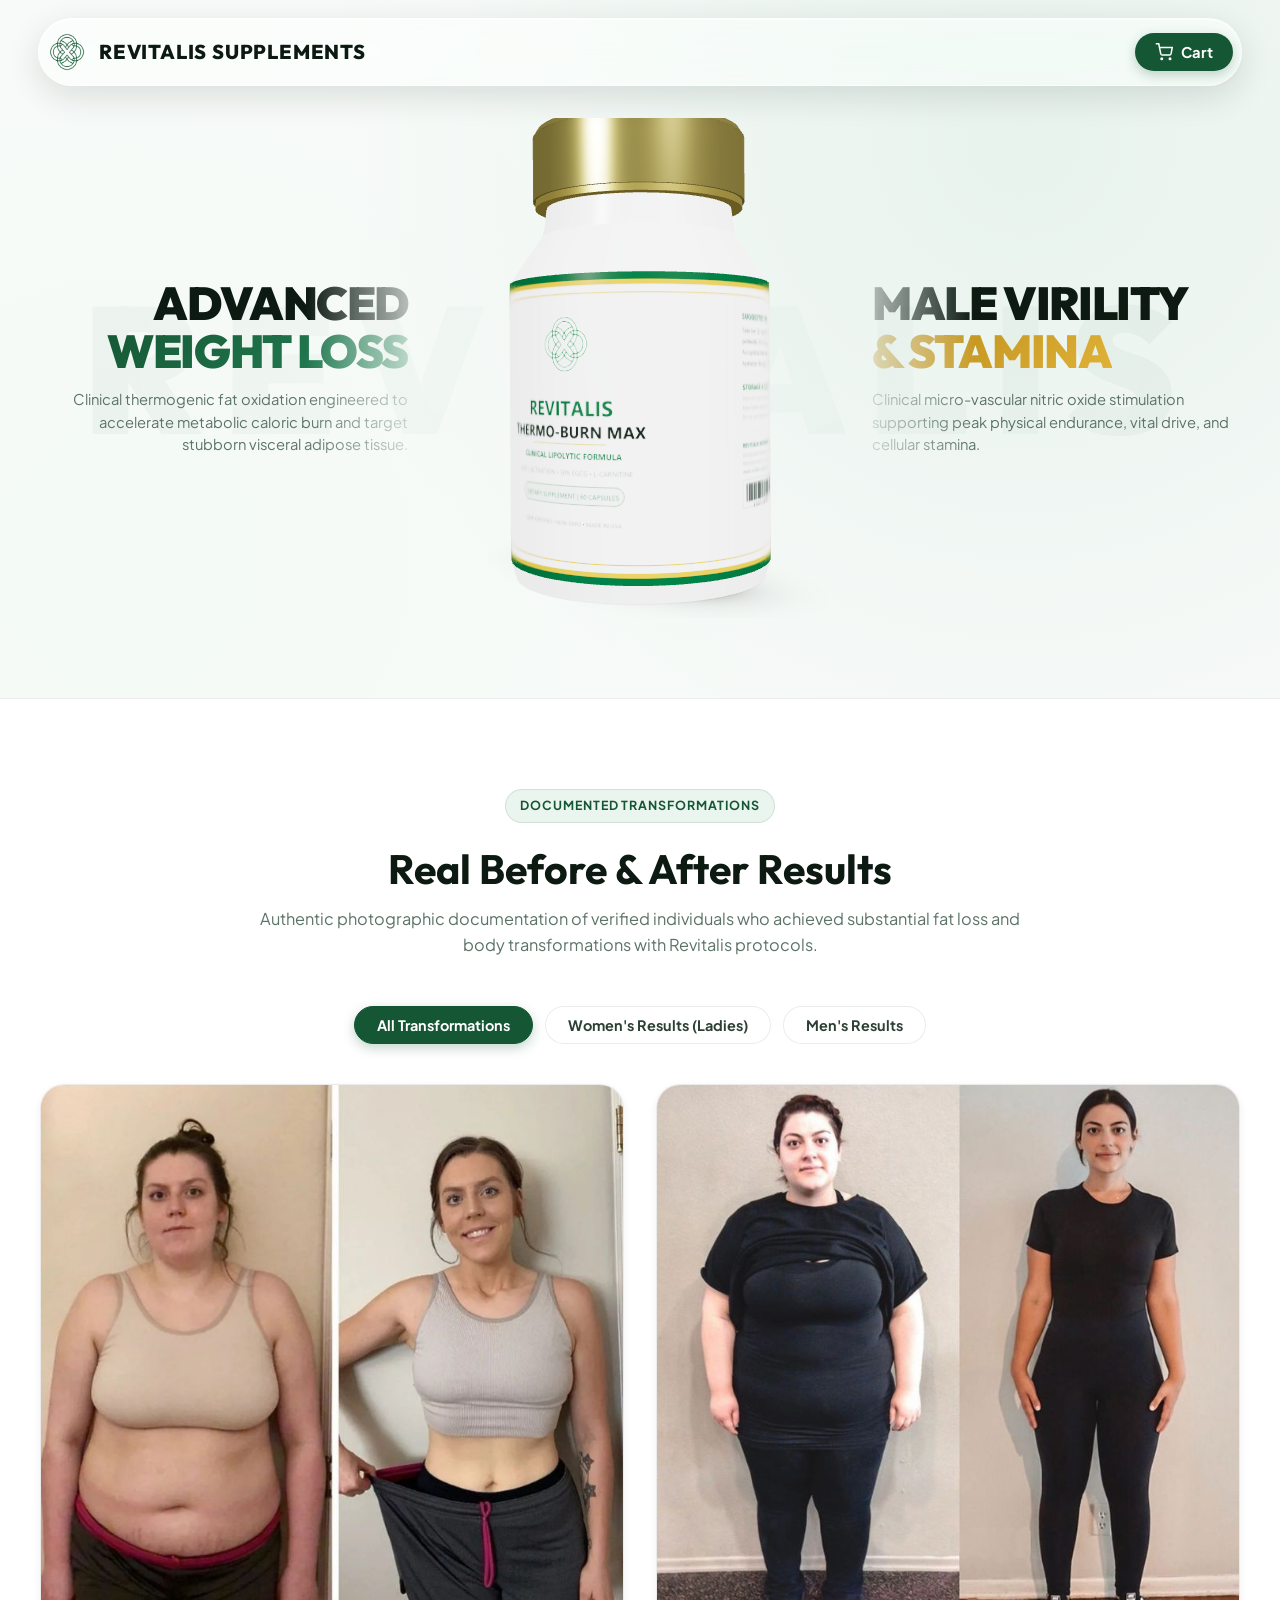
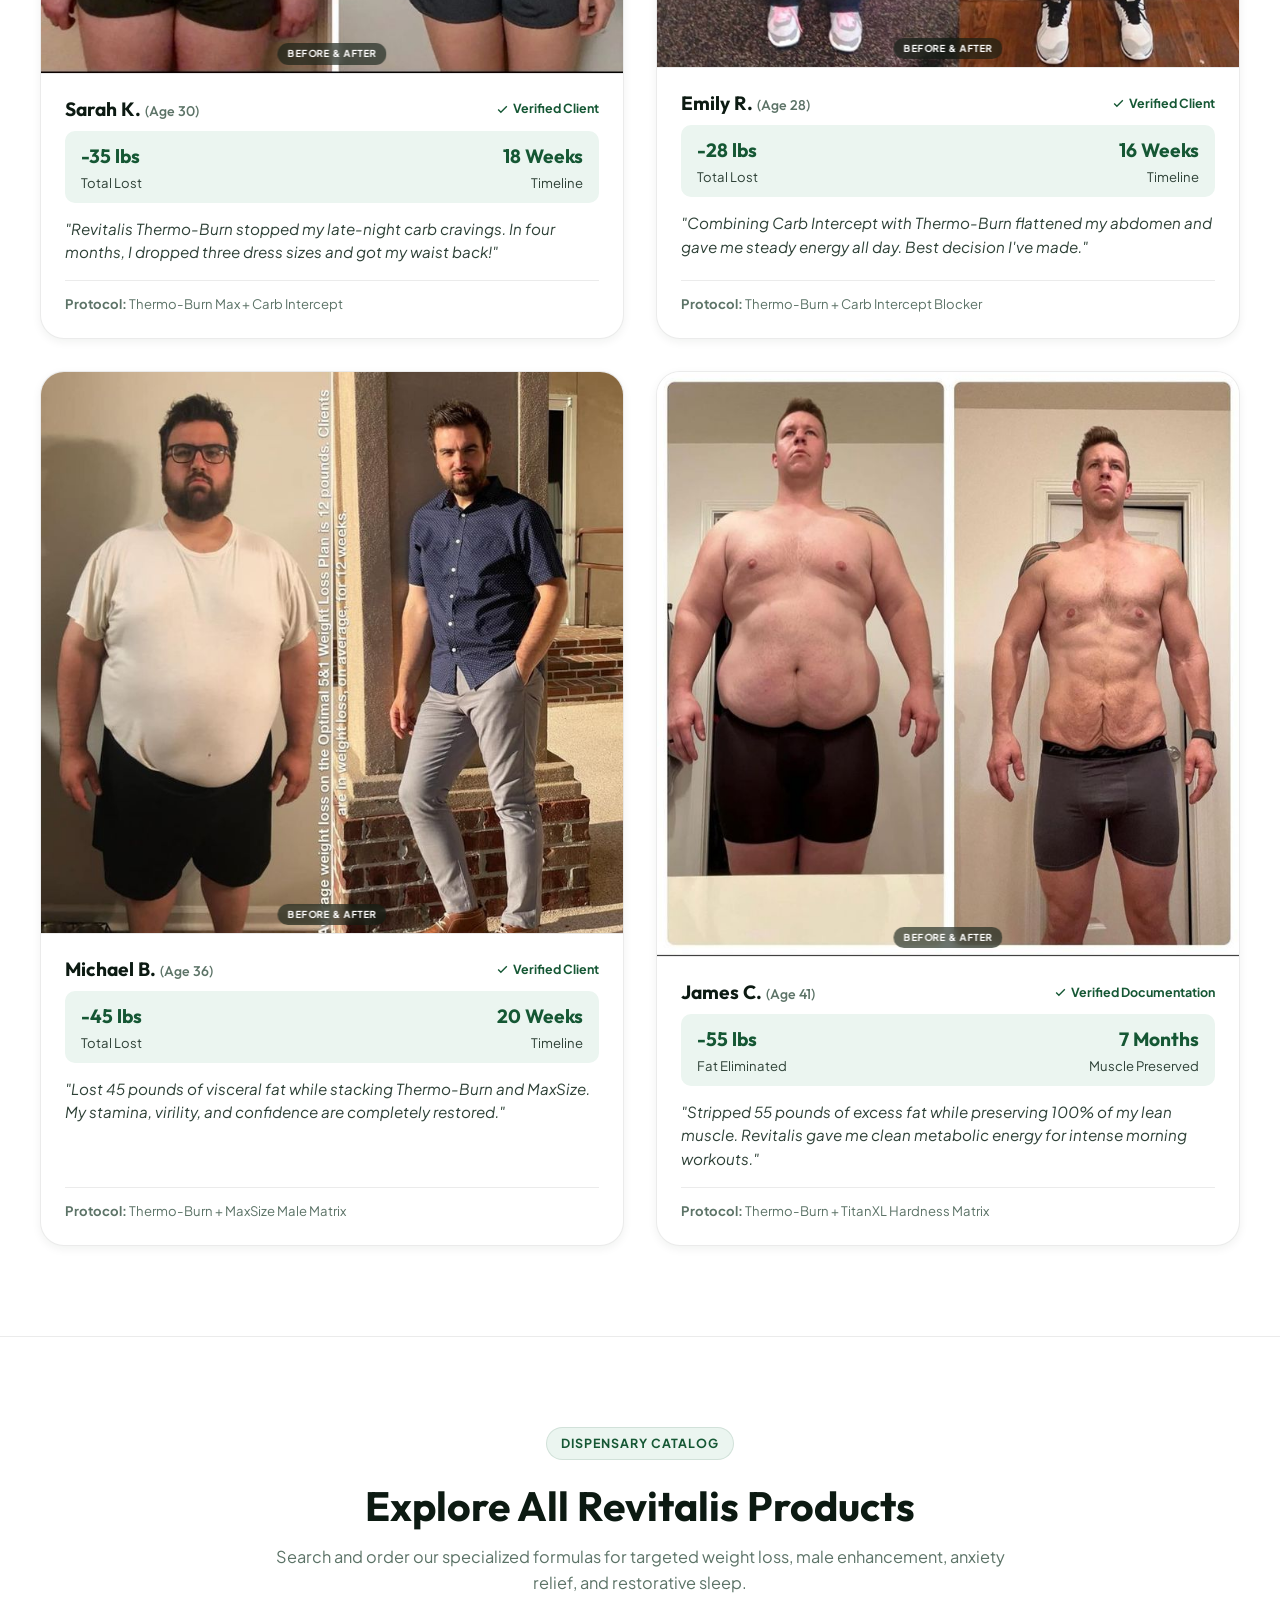
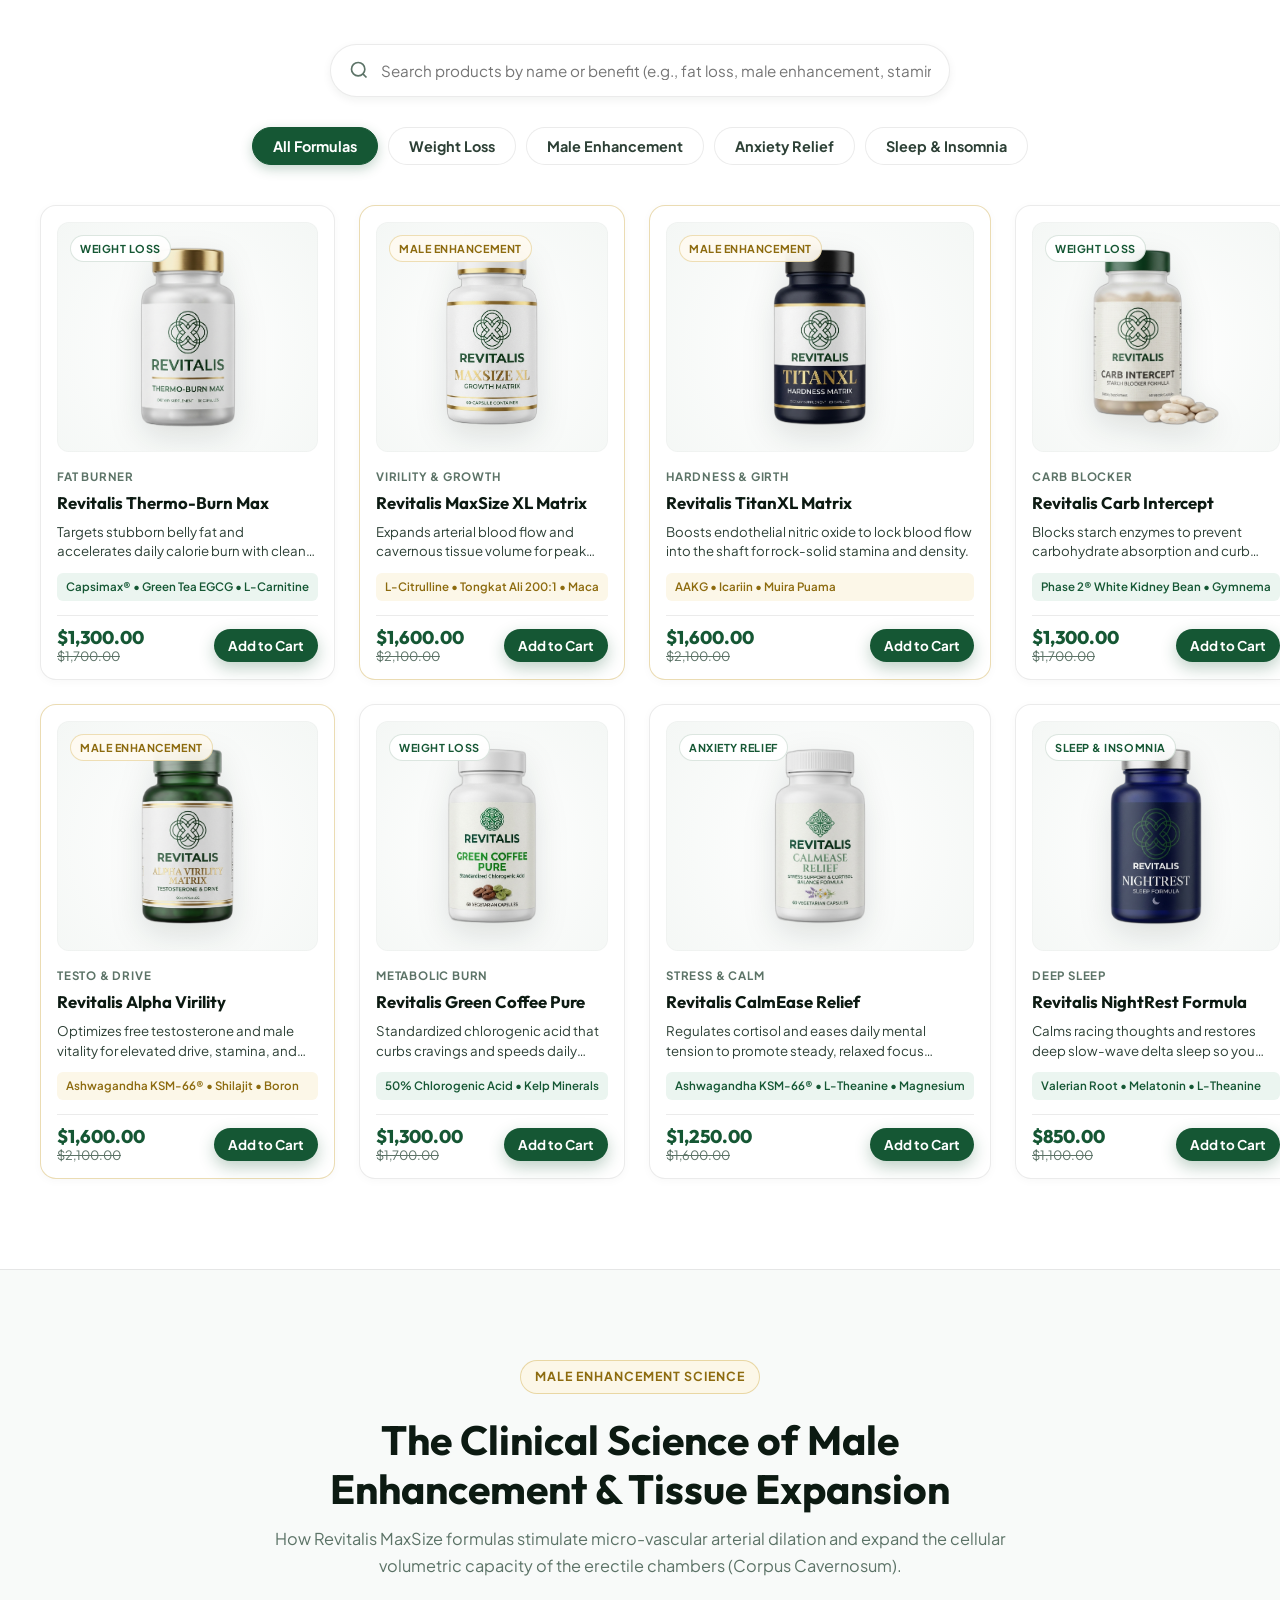
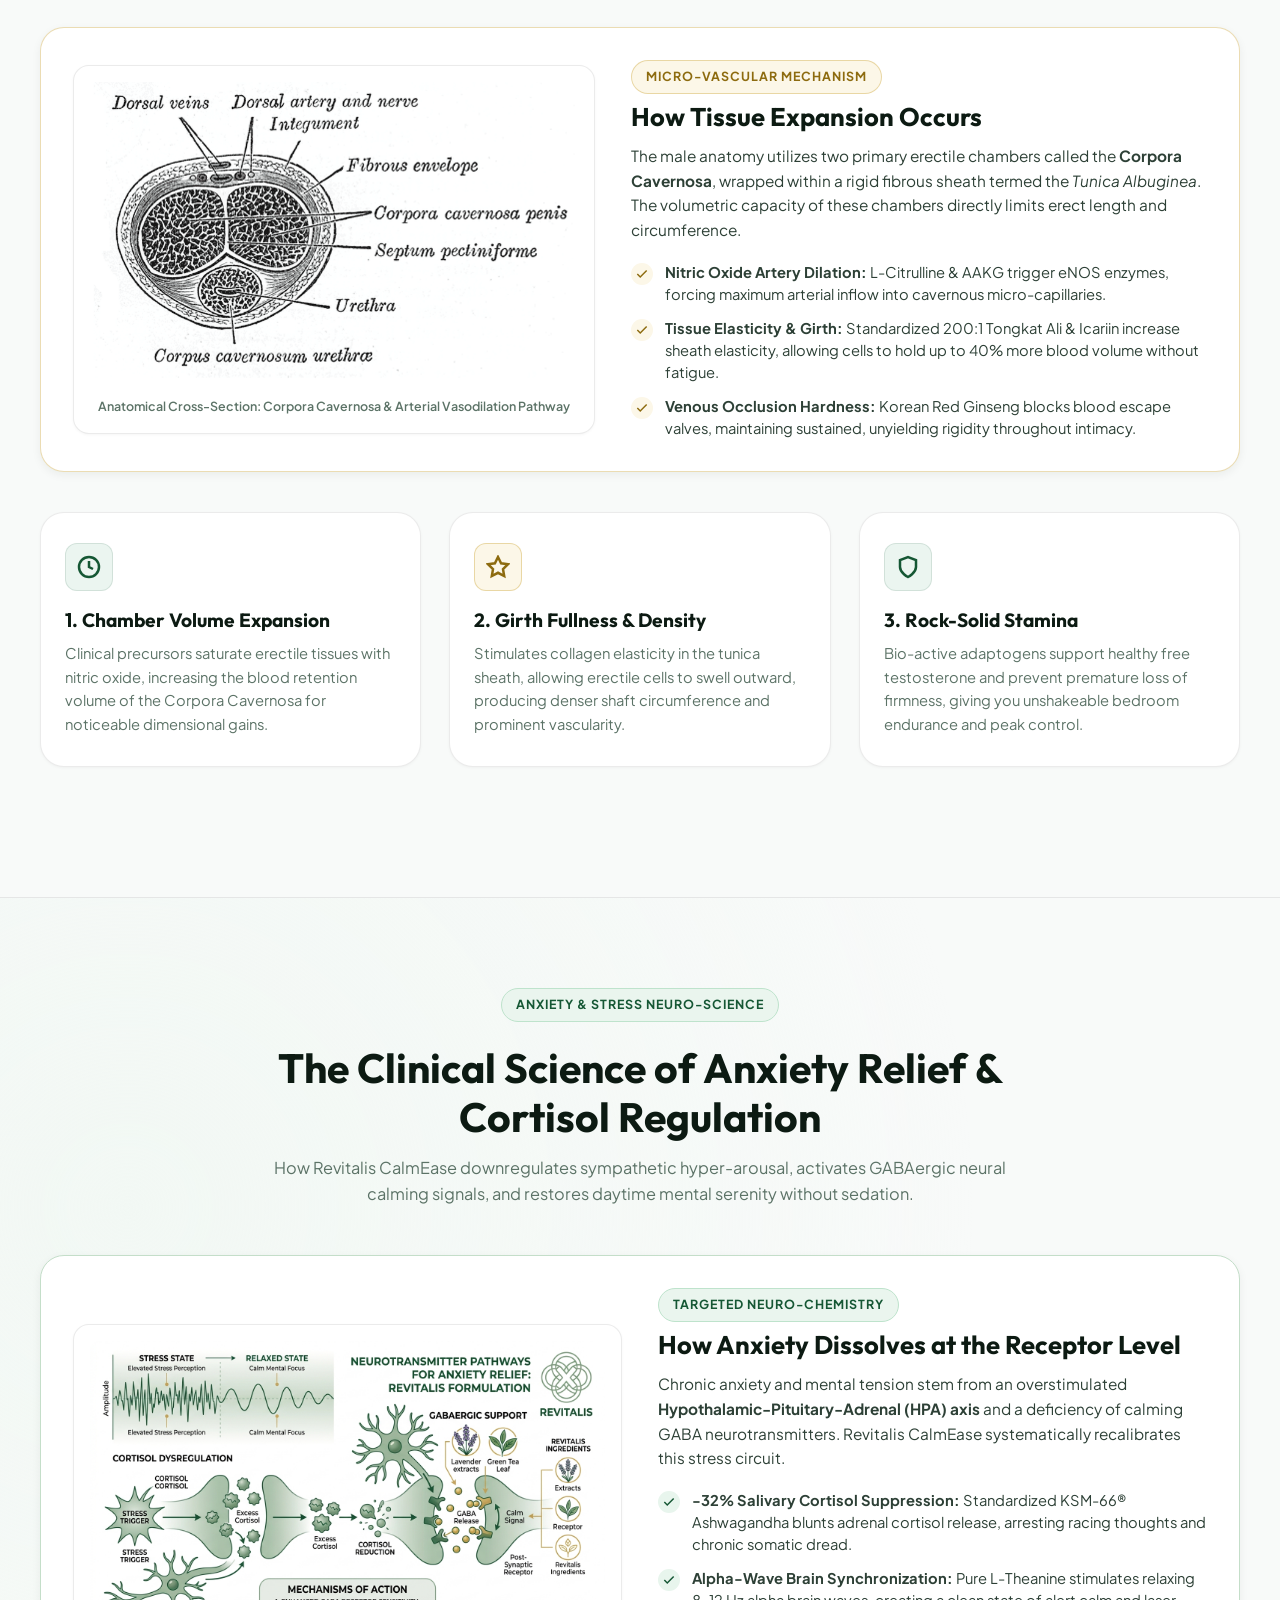
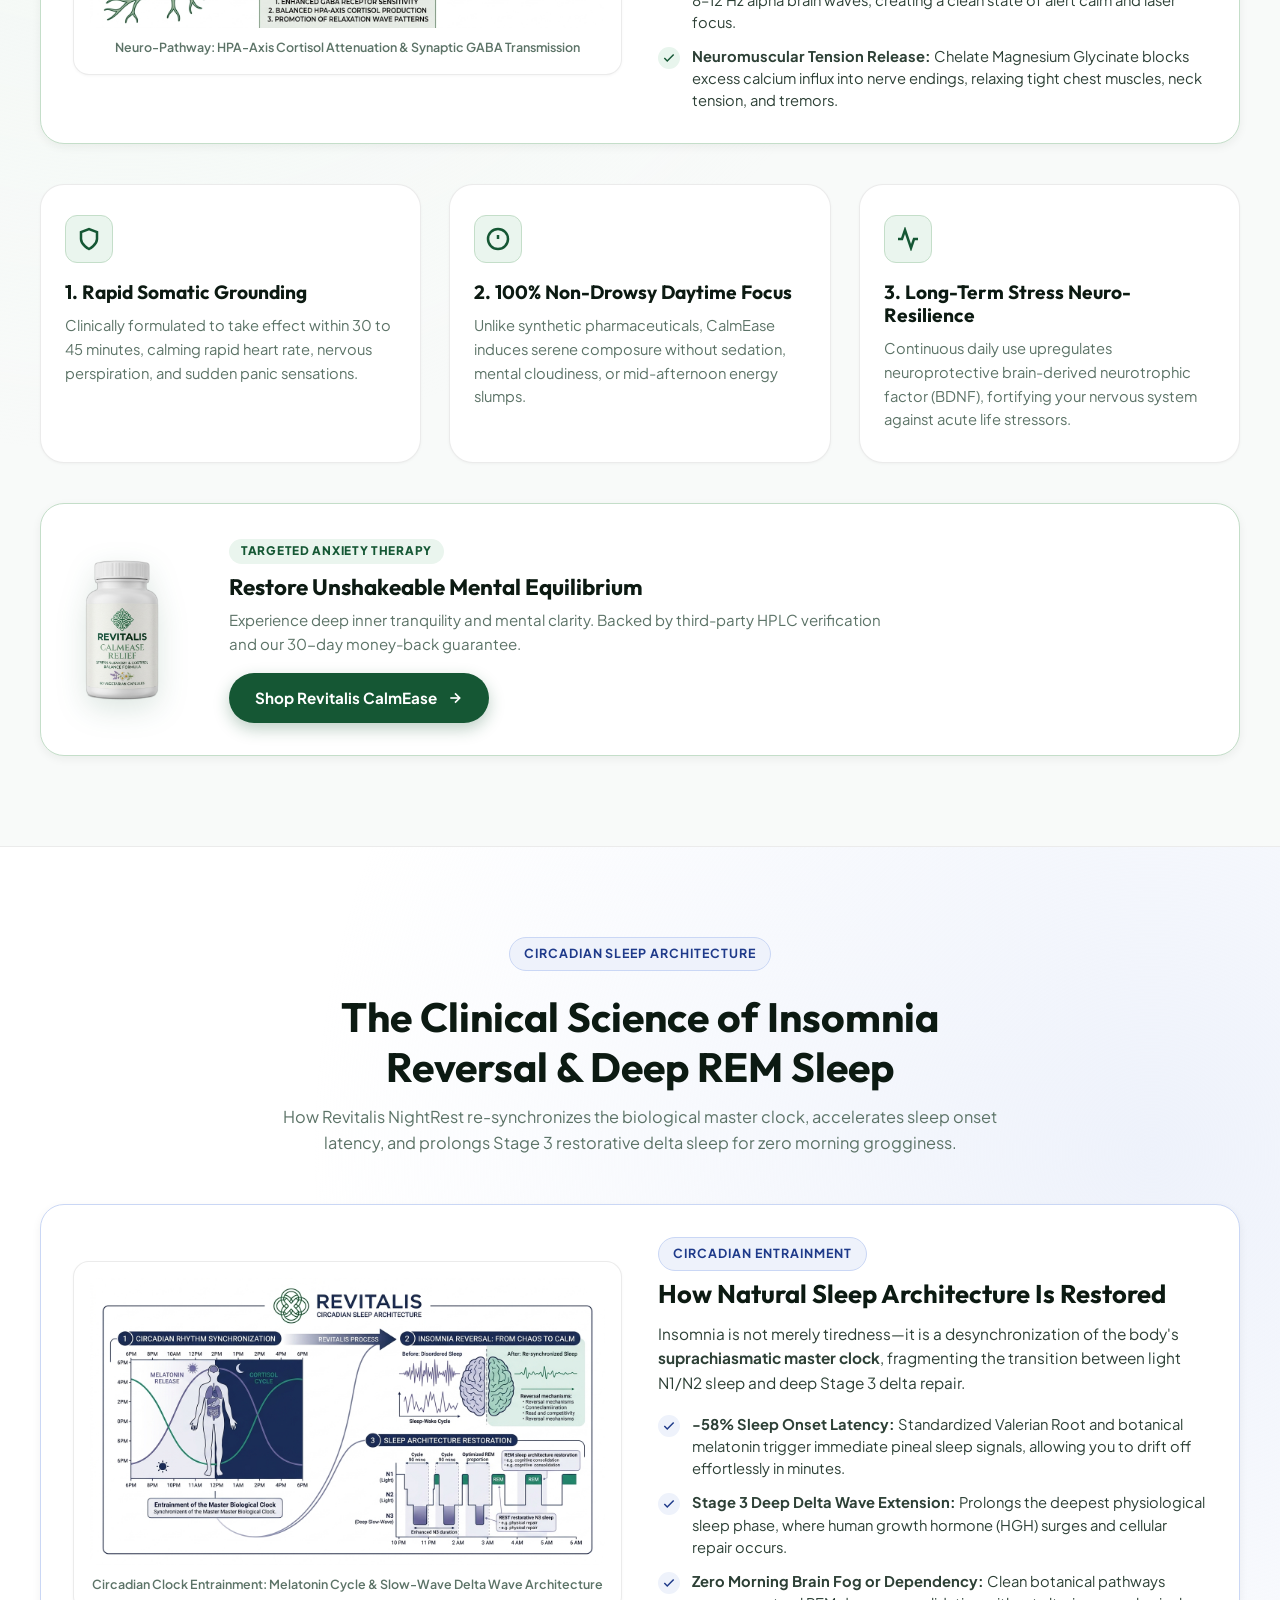
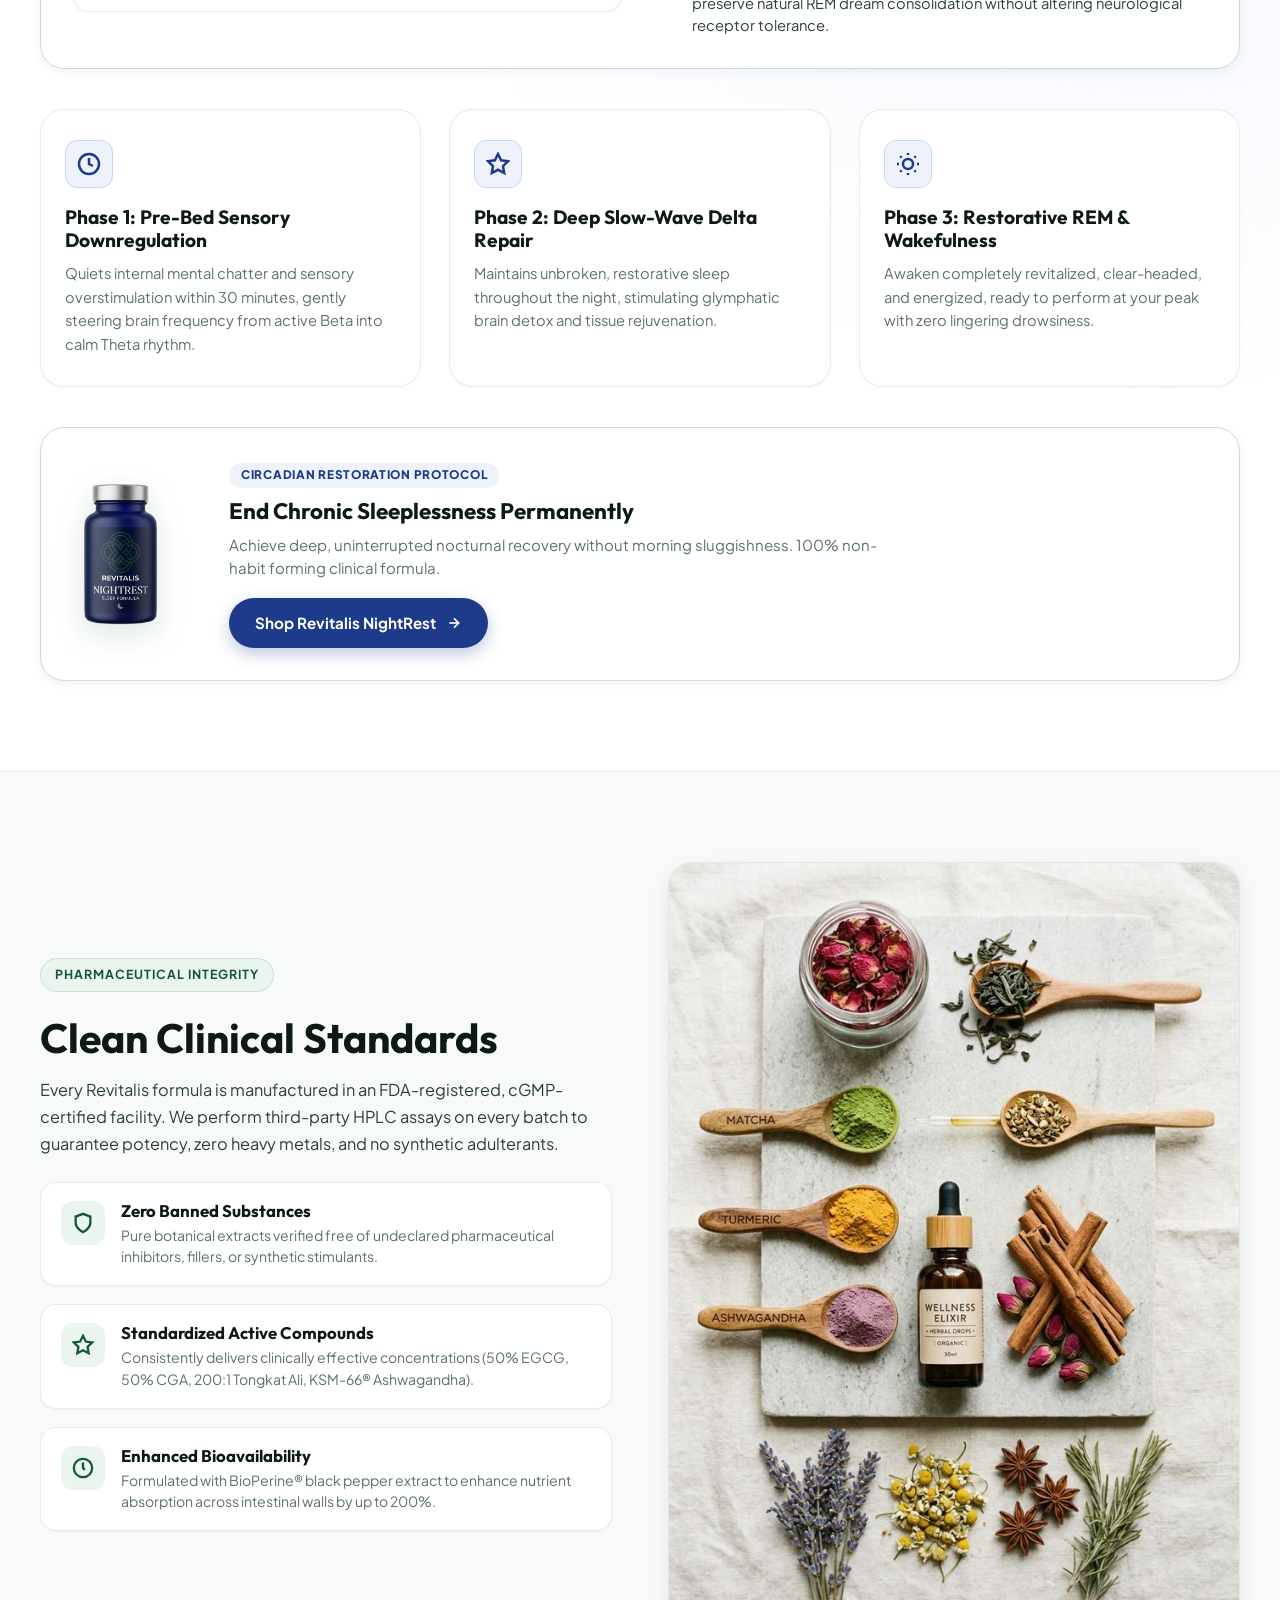
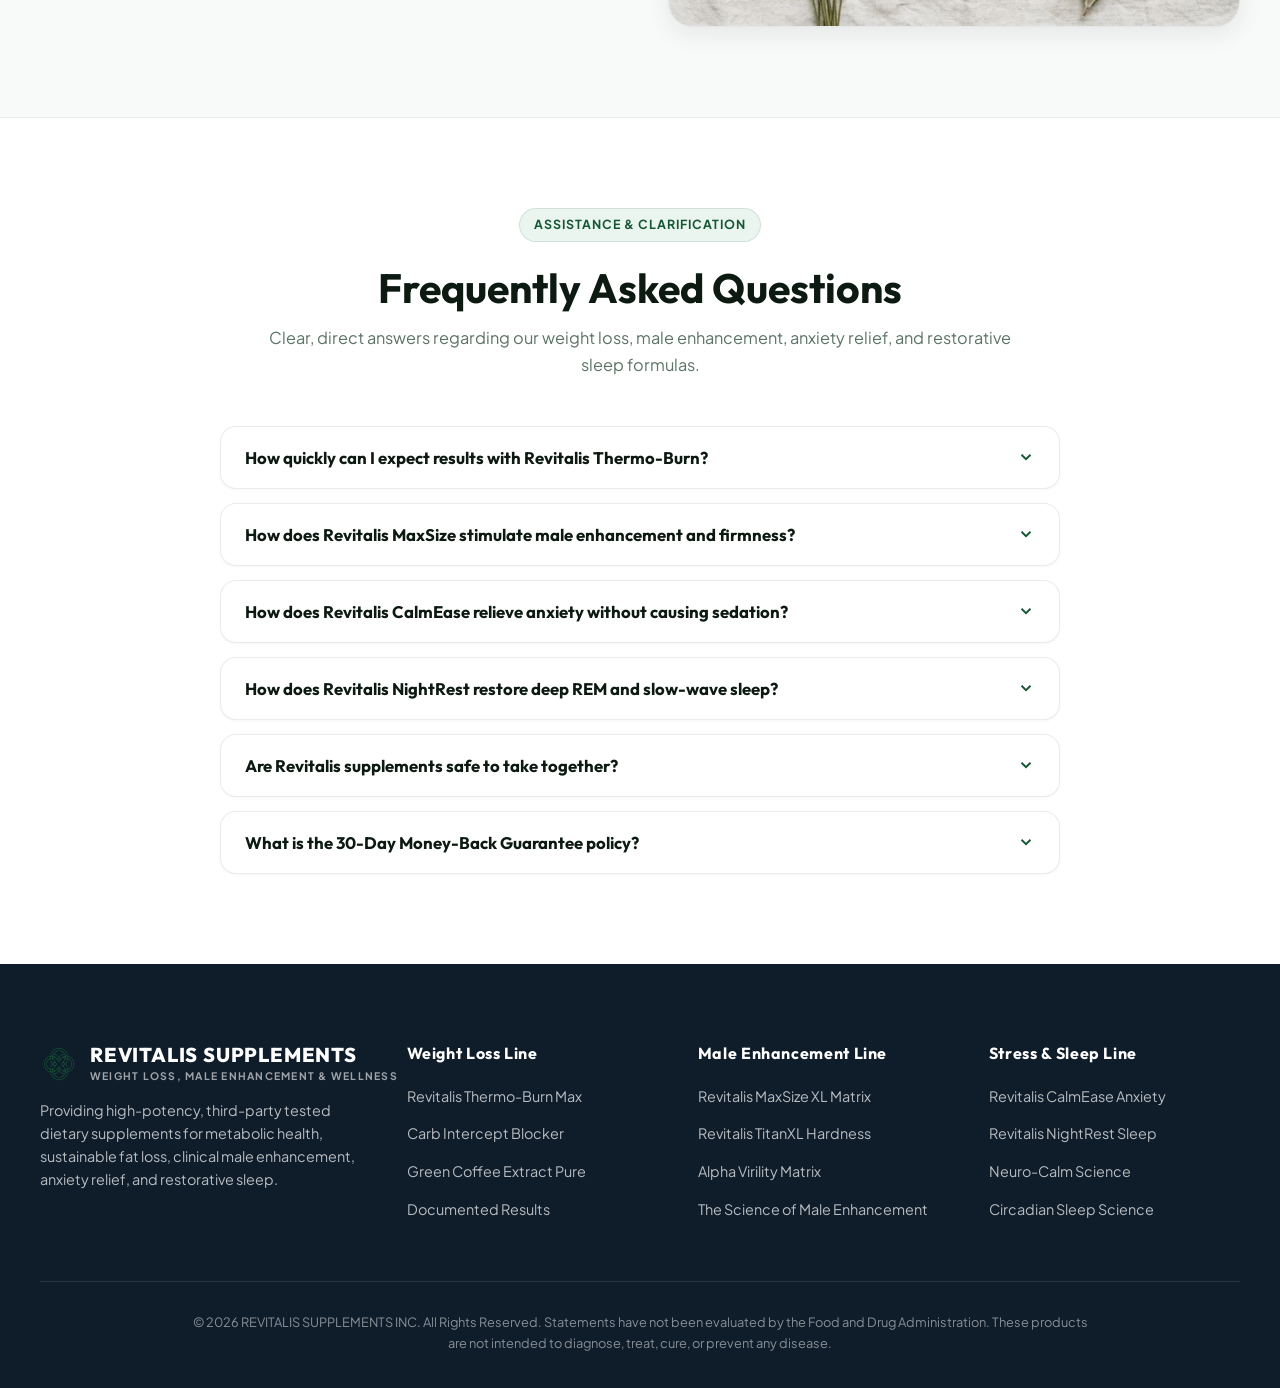
==== product.html @ 43b16574 "Initial commit - Revitalis Supplements website" ====
<!DOCTYPE html>
<html lang="en">
<head>
  <meta charset="UTF-8">
  <meta name="viewport" content="width=device-width, initial-scale=1.0, maximum-scale=5.0">
  <title id="pdPageTitle">Product Details | Revitalis Supplements</title>
  <meta name="description" id="pdPageDescription" content="See what this Revitalis formula helps with, how it works, and how to use it.">

  <link rel="preconnect" href="https://fonts.googleapis.com">
  <link rel="preconnect" href="https://fonts.gstatic.com" crossorigin>
  <link href="https://fonts.googleapis.com/css2?family=Outfit:wght@400;500;600;700;800&family=Plus+Jakarta+Sans:wght@400;500;600;700&display=swap" rel="stylesheet">

  <link rel="stylesheet" href="styles.css">
</head>
<body>

  <!-- ===================================================================
       SITE HEADER
       =================================================================== -->
  <header class="site-header" id="siteHeader">
    <div class="container header-inner">
      <a href="index.html" class="brand-logo" aria-label="Revitalis Supplements Home">
        <img src="assets/images/revitalis_logo.png" alt="Revitalis Supplements Emblem" class="brand-logo-img">
        <div class="brand-text">
          <span class="brand-name">REVITALIS SUPPLEMENTS</span>
        </div>
      </a>

      <div class="header-nav-group">
        <a href="index.html#catalog" class="header-cart-btn" aria-label="Shopping Cart">
          <span class="icon-svg" style="width: 18px; height: 18px;">
            <svg viewBox="0 0 24 24" fill="none" stroke="currentColor" stroke-width="2">
              <circle cx="9" cy="21" r="1"></circle>
              <circle cx="20" cy="21" r="1"></circle>
              <path d="M1 1h4l2.68 13.39a2 2 0 0 0 2 1.61h9.72a2 2 0 0 0 2-1.61L23 6H6"></path>
            </svg>
          </span>
          <span class="header-cart-label">Cart</span>
          <span class="header-cart-badge cart-count-badge" id="cartCount" style="display:none;"></span>
        </a>
      </div>
    </div>
  </header>

  <main>
    <section class="product-detail-section">
      <div class="container">

        <a href="index.html#catalog" class="back-to-shop-link">
          <span class="icon-svg" style="width: 16px; height: 16px;">
            <svg viewBox="0 0 24 24" fill="none" stroke="currentColor" stroke-width="2.5"><polyline points="15 18 9 12 15 6"></polyline></svg>
          </span>
          Back to All Products
        </a>

        <div class="product-detail-grid">
          <div class="product-detail-media">
            <span class="card-category-badge" id="pdCategoryBadge"></span>
            <img id="pdImage" src="" alt="" loading="eager">
          </div>

          <div class="product-detail-info">
            <span class="catalog-cat-name" id="pdCatName"></span>
            <h1 id="pdName"></h1>

            <div class="catalog-rating-compact" id="pdRatingRow">
              <svg viewBox="0 0 24 24"><path d="M12 17.27L18.18 21l-1.64-7.03L22 9.24l-7.19-.61L12 2 9.19 8.63 2 9.24l5.46 4.73L5.82 21z"/></svg>
              <svg viewBox="0 0 24 24"><path d="M12 17.27L18.18 21l-1.64-7.03L22 9.24l-7.19-.61L12 2 9.19 8.63 2 9.24l5.46 4.73L5.82 21z"/></svg>
              <svg viewBox="0 0 24 24"><path d="M12 17.27L18.18 21l-1.64-7.03L22 9.24l-7.19-.61L12 2 9.19 8.63 2 9.24l5.46 4.73L5.82 21z"/></svg>
              <svg viewBox="0 0 24 24"><path d="M12 17.27L18.18 21l-1.64-7.03L22 9.24l-7.19-.61L12 2 9.19 8.63 2 9.24l5.46 4.73L5.82 21z"/></svg>
              <svg viewBox="0 0 24 24"><path d="M12 17.27L18.18 21l-1.64-7.03L22 9.24l-7.19-.61L12 2 9.19 8.63 2 9.24l5.46 4.73L5.82 21z"/></svg>
              <span id="pdRatingText"></span>
            </div>

            <p class="product-detail-lead" id="pdDescription"></p>

            <div class="product-detail-price-row">
              <span class="catalog-price-num" id="pdPrice"></span>
              <span class="catalog-oldprice-num" id="pdOldPrice"></span>
            </div>

            <button type="button" class="btn btn-primary btn-lg" id="pdAddToCart">
              Add to Cart
              <span class="icon-svg" style="width: 16px; height: 16px;">
                <svg viewBox="0 0 24 24" fill="none" stroke="currentColor" stroke-width="2.5"><line x1="5" y1="12" x2="19" y2="12"></line><polyline points="12 5 19 12 12 19"></polyline></svg>
              </span>
            </button>
          </div>
        </div>

        <div class="pd-simple-sections">
          <div class="pd-simple-block">
            <h2>
              <span class="icon-svg" style="width: 20px; height: 20px;">
                <svg viewBox="0 0 24 24" fill="none" stroke="currentColor" stroke-width="2.5"><circle cx="12" cy="12" r="10"></circle><line x1="12" y1="8" x2="12" y2="12"></line><line x1="12" y1="16" x2="12.01" y2="16"></line></svg>
              </span>
              The Problem It Solves
            </h2>
            <p id="pdProblem"></p>
          </div>

          <div class="pd-simple-block">
            <h2>
              <span class="icon-svg" style="width: 20px; height: 20px;">
                <svg viewBox="0 0 24 24" fill="none" stroke="currentColor" stroke-width="2.5"><polyline points="20 6 9 17 4 12"></polyline></svg>
              </span>
              Why It Helps
            </h2>
            <ul class="pd-benefits-list" id="pdBenefits"></ul>
          </div>

          <div class="pd-simple-block">
            <h2>
              <span class="icon-svg" style="width: 20px; height: 20px;">
                <svg viewBox="0 0 24 24" fill="none" stroke="currentColor" stroke-width="2.5"><circle cx="12" cy="12" r="10"></circle><polyline points="12 6 12 12 16 14"></polyline></svg>
              </span>
              How to Use
            </h2>
            <p id="pdHowToUse"></p>
          </div>

          <div class="pd-simple-block">
            <h2>
              <span class="icon-svg" style="width: 20px; height: 20px;">
                <svg viewBox="0 0 24 24" fill="none" stroke="currentColor" stroke-width="2.5"><path d="M12 22s8-4 8-10V5l-8-3-8 3v7c0 6 8 10 8 10z"></path></svg>
              </span>
              Ingredients
            </h2>
            <ul class="pd-ingredients-list" id="pdIngredients"></ul>
          </div>
        </div>

        <div class="pd-cta-band">
          <a href="index.html#catalog" class="btn btn-outline">
            View All Products
            <span class="icon-svg" style="width: 16px; height: 16px;">
              <svg viewBox="0 0 24 24" fill="none" stroke="currentColor" stroke-width="2.5"><line x1="5" y1="12" x2="19" y2="12"></line><polyline points="12 5 19 12 12 19"></polyline></svg>
            </span>
          </a>
        </div>

      </div>
    </section>
  </main>

  <!-- ===================================================================
       FOOTER
       =================================================================== -->
  <footer class="site-footer">
    <div class="container">
      <div class="footer-top-grid">

        <div class="footer-brand-col">
          <a href="index.html" class="brand-logo">
            <img src="assets/images/revitalis_logo.png" alt="Revitalis Supplements Emblem" class="brand-logo-img" style="width: 38px; height: 38px;" loading="lazy">
            <div class="brand-text">
              <span class="brand-name" style="color: #FFFFFF;">REVITALIS SUPPLEMENTS</span>
              <span class="brand-tagline" style="color: rgba(255,255,255,0.6);">Weight Loss, Male Enhancement &amp; Wellness</span>
            </div>
          </a>
          <p style="color: rgba(255,255,255,0.7); font-size: 0.9rem; margin-top: 15px; line-height: 1.6;">
            Providing high-potency, third-party tested dietary supplements for metabolic health, sustainable fat loss, clinical male enhancement, anxiety relief, and restorative sleep.
          </p>
        </div>

        <div class="footer-links-col">
          <h4>Weight Loss Line</h4>
          <ul>
            <li><a href="product.html?id=thermo-burn">Revitalis Thermo-Burn Max</a></li>
            <li><a href="product.html?id=carb-intercept">Carb Intercept Blocker</a></li>
            <li><a href="product.html?id=green-coffee">Green Coffee Extract Pure</a></li>
          </ul>
        </div>

        <div class="footer-links-col">
          <h4>Male Enhancement Line</h4>
          <ul>
            <li><a href="product.html?id=revitalis-maxsize">Revitalis MaxSize XL Matrix</a></li>
            <li><a href="product.html?id=titan-xl">Revitalis TitanXL Hardness</a></li>
            <li><a href="product.html?id=alpha-virility">Alpha Virility Matrix</a></li>
          </ul>
        </div>

        <div class="footer-links-col">
          <h4>Stress &amp; Sleep Line</h4>
          <ul>
            <li><a href="product.html?id=calmease">Revitalis CalmEase Anxiety</a></li>
            <li><a href="product.html?id=nightrest">Revitalis NightRest Sleep</a></li>
          </ul>
        </div>

      </div>

      <div class="footer-bottom-row">
        <p>&copy; 2026 REVITALIS SUPPLEMENTS INC. All Rights Reserved. Statements have not been evaluated by the Food and Drug Administration. These products are not intended to diagnose, treat, cure, or prevent any disease.</p>
      </div>
    </div>
  </footer>

  <div class="toast-stack" id="toastStack" aria-live="polite"></div>

  <script src="assets/js/products-data.js"></script>
  <script src="assets/js/product.js"></script>
</body>
</html>
---- styles.css ----
/* ===================================================================
   REVITALIS SUPPLEMENTS - OFFICIAL DESIGN SYSTEM & STYLESHEET
   100% Clean Code - Pure Vector SVGs - Zero Emojis
   Fully Mobile Responsive - Light Minimalist Aesthetic
   =================================================================== */

:root {
  /* Brand Colors */
  --primary: #155734;
  --primary-hover: #0F4226;
  --primary-light: #25855A;
  --primary-tint: #EBF5F0;
  --primary-soft: #F4FAF6;
  
  --brand-navy: #0F1D2B;
  --brand-gold: #C59B27;
  --brand-gold-soft: #FCF7E8;
  --brand-gold-hover: #D4A934;
  
  --bg-page: #F8FAF9;
  --bg-surface: #FFFFFF;
  --bg-surface-translucent: rgba(255, 255, 255, 0.95);
  --bg-muted: #F0F4F2;
  --bg-dark: #0D1812;
  
  --text-headline: #0C1A12;
  --text-body: #2D4036;
  --text-muted: #5C7367;
  --text-light: #879C92;
  --text-inverse: #FFFFFF;

  /* Borders & Dividers */
  --border-subtle: rgba(21, 87, 52, 0.12);
  --border-light: rgba(0, 0, 0, 0.08);
  --border-gold: rgba(197, 155, 39, 0.35);

  /* Elevation Shadows */
  --shadow-xs: 0 1px 3px rgba(12, 26, 18, 0.04);
  --shadow-sm: 0 3px 10px rgba(12, 26, 18, 0.06);
  --shadow-md: 0 8px 24px rgba(12, 26, 18, 0.08);
  --shadow-lg: 0 18px 40px rgba(12, 26, 18, 0.12);

  /* Typography */
  --font-heading: 'Outfit', -apple-system, BlinkMacSystemFont, 'Segoe UI', Roboto, sans-serif;
  --font-body: 'Plus Jakarta Sans', -apple-system, BlinkMacSystemFont, 'Segoe UI', Roboto, sans-serif;

  /* Layout Constants */
  --max-w: 1240px;
  --header-h: 68px;
  --header-gap: 18px;
  --radius-xs: 6px;
  --radius-sm: 10px;
  --radius-md: 16px;
  --radius-lg: 24px;
  --radius-pill: 9999px;

  /* Fluid Motion */
  --ease-spring: cubic-bezier(0.16, 1, 0.3, 1);
  --trans-fast: 160ms var(--ease-spring);
  --trans-base: 260ms var(--ease-spring);
  --trans-smooth: 400ms var(--ease-spring);
}

/* ===================================================================
   BASE & RESET
   =================================================================== */
*, *::before, *::after {
  box-sizing: border-box;
  margin: 0;
  padding: 0;
}

html {
  scroll-behavior: smooth;
  font-size: 16px;
  -webkit-font-smoothing: antialiased;
  -moz-osx-font-smoothing: grayscale;
}

body {
  font-family: var(--font-body);
  background-color: var(--bg-page);
  color: var(--text-body);
  line-height: 1.6;
  overflow-x: hidden;
  position: relative;
}

img {
  max-width: 100%;
  height: auto;
  display: block;
}

button, input, select, textarea {
  font-family: inherit;
  font-size: inherit;
  border: none;
  outline: none;
}

a:focus-visible,
button:focus-visible,
input:focus-visible,
select:focus-visible,
textarea:focus-visible,
[tabindex]:focus-visible {
  outline: 2.5px solid var(--primary);
  outline-offset: 2px;
  border-radius: var(--radius-xs);
}

section[id] {
  scroll-margin-top: calc(var(--header-h) + 16px);
}

@media (prefers-reduced-motion: reduce) {
  *, *::before, *::after {
    animation-duration: 0.01ms !important;
    animation-iteration-count: 1 !important;
    transition-duration: 0.01ms !important;
    scroll-behavior: auto !important;
  }
}

button {
  cursor: pointer;
  background: none;
}

a {
  color: inherit;
  text-decoration: none;
  transition: color var(--trans-fast);
}

/* Typography Scale */
h1, h2, h3, h4, h5, h6 {
  font-family: var(--font-heading);
  color: var(--text-headline);
  font-weight: 700;
  line-height: 1.2;
}

.container {
  width: 100%;
  max-width: var(--max-w);
  margin-left: auto;
  margin-right: auto;
  padding-left: 20px;
  padding-right: 20px;
}

/* Vector SVG Icon System */
.icon-svg {
  display: inline-flex;
  align-items: center;
  justify-content: center;
  flex-shrink: 0;
  vertical-align: middle;
}

.icon-svg svg {
  width: 100%;
  height: 100%;
}

.star-rating-box {
  display: inline-flex;
  align-items: center;
  gap: 3px;
  color: #D4A017;
}

.star-rating-box svg {
  width: 16px;
  height: 16px;
  fill: #D4A017;
}

/* Pill Eyebrows */
.eyebrow-tag {
  display: inline-flex;
  align-items: center;
  gap: 8px;
  background: var(--primary-tint);
  border: 1px solid var(--border-subtle);
  color: var(--primary);
  font-weight: 700;
  font-size: 0.78rem;
  padding: 6px 14px;
  border-radius: var(--radius-pill);
  text-transform: uppercase;
  letter-spacing: 0.08em;
  margin-bottom: 14px;
}

.eyebrow-tag.gold {
  background: var(--brand-gold-soft);
  color: #8D6B0F;
  border-color: var(--border-gold);
}

/* Buttons */
.btn {
  display: inline-flex;
  align-items: center;
  justify-content: center;
  gap: 10px;
  font-weight: 700;
  font-size: 0.95rem;
  padding: 13px 26px;
  border-radius: var(--radius-pill);
  transition: all var(--trans-base);
  text-decoration: none;
  cursor: pointer;
}

.btn-primary {
  background: var(--primary);
  color: #FFFFFF;
  box-shadow: 0 6px 16px rgba(21, 87, 52, 0.28);
}

.btn-primary:hover {
  background: var(--primary-hover);
  transform: translateY(-2px);
  box-shadow: 0 10px 22px rgba(21, 87, 52, 0.35);
}

.btn-outline {
  background: transparent;
  color: var(--primary);
  border: 1.5px solid var(--primary);
}

.btn-outline:hover {
  background: var(--primary-tint);
  transform: translateY(-2px);
}

.btn-sm {
  padding: 8px 16px;
  font-size: 0.85rem;
}

.btn-lg {
  padding: 16px 34px;
  font-size: 1.05rem;
  width: 100%;
}

@media (min-width: 481px) {
  .btn-lg {
    width: auto;
  }
}

/* Section Centered Headers */
.section-head-center {
  text-align: center;
  max-width: 760px;
  margin: 0 auto 48px;
}

.section-head-center h2 {
  font-size: clamp(2rem, 3.2vw, 2.7rem);
  margin-top: 8px;
  margin-bottom: 12px;
}

.section-head-center p {
  font-size: 1.02rem;
  color: var(--text-muted);
}

/* ===================================================================
   SITE HEADER (100% Mobile Responsive - Home & Cart Only)
   =================================================================== */
.site-header {
  position: fixed;
  top: var(--header-gap);
  left: var(--header-gap);
  right: var(--header-gap);
  max-width: calc(var(--max-w) - (var(--header-gap) * 2));
  margin: 0 auto;
  height: var(--header-h);
  z-index: 1000;
  border-radius: var(--radius-pill);
  background: rgba(255, 255, 255, 0.5);
  backdrop-filter: blur(22px) saturate(180%);
  -webkit-backdrop-filter: blur(22px) saturate(180%);
  border: 1px solid rgba(255, 255, 255, 0.6);
  box-shadow: 0 10px 34px rgba(12, 26, 18, 0.12), inset 0 1px 0 rgba(255, 255, 255, 0.7);
  transition: all var(--trans-base);
}

.site-header.scrolled {
  background: rgba(255, 255, 255, 0.72);
  box-shadow: 0 12px 36px rgba(12, 26, 18, 0.16), inset 0 1px 0 rgba(255, 255, 255, 0.8);
}

.header-inner {
  display: flex;
  align-items: center;
  justify-content: space-between;
  height: 100%;
  gap: 16px;
  padding-left: 8px;
  padding-right: 8px;
}

.brand-logo {
  display: flex;
  align-items: center;
  gap: 12px;
  min-width: 0;
}

.brand-logo-img {
  width: 40px;
  height: 42px;
  object-fit: contain;
  flex-shrink: 0;
  transition: transform var(--trans-base);
}

.brand-logo:hover .brand-logo-img {
  transform: rotate(-6deg) scale(1.06);
}

.brand-text {
  display: flex;
  flex-direction: column;
  min-width: 0;
}

.brand-name {
  font-family: var(--font-heading);
  font-weight: 800;
  font-size: 1.25rem;
  letter-spacing: 0.04em;
  color: var(--text-headline);
  line-height: 1.1;
  white-space: nowrap;
}

.brand-tagline {
  font-size: 0.65rem;
  text-transform: uppercase;
  letter-spacing: 0.12em;
  color: var(--primary);
  font-weight: 700;
  margin-top: 2px;
  white-space: nowrap;
}

.header-nav-group {
  display: flex;
  align-items: center;
  gap: 16px;
  flex-shrink: 0;
}

.header-nav-group .nav-link {
  font-size: 0.96rem;
  font-weight: 700;
  color: var(--text-headline);
  padding: 8px 14px;
  border-radius: var(--radius-pill);
  transition: all var(--trans-fast);
}

.header-nav-group .nav-link:hover,
.header-nav-group .nav-link.active {
  color: var(--primary);
  background: var(--primary-tint);
}

.header-cart-btn {
  display: inline-flex;
  align-items: center;
  gap: 8px;
  background: var(--primary);
  color: #FFFFFF;
  padding: 10px 20px;
  border-radius: var(--radius-pill);
  font-weight: 700;
  font-size: 0.92rem;
  box-shadow: 0 4px 12px rgba(21, 87, 52, 0.25);
  transition: all var(--trans-base);
  position: relative;
  cursor: pointer;
  white-space: nowrap;
}

.header-cart-btn:hover {
  background: var(--primary-hover);
  transform: translateY(-1px);
  box-shadow: 0 6px 16px rgba(21, 87, 52, 0.35);
}

.header-cart-badge {
  background: #FFFFFF;
  color: var(--primary);
  font-size: 0.72rem;
  font-weight: 800;
  min-width: 20px;
  height: 20px;
  padding: 0 6px;
  border-radius: 10px;
  display: inline-flex;
  align-items: center;
  justify-content: center;
  transition: all var(--trans-fast);
}

.header-cart-badge:empty,
.header-cart-badge[data-count="0"] {
  display: none !important;
}

/* ===================================================================
   HERO SECTION
   =================================================================== */
.hero-section {
  padding-top: calc(var(--header-h) + 40px);
  padding-bottom: 70px;
  background: radial-gradient(circle at 80% 20%, #E8F3ED 0%, transparent 60%),
              radial-gradient(circle at 10% 80%, #F4FAF6 0%, transparent 50%),
              var(--bg-page);
  position: relative;
  overflow: hidden;
}

.hero-grid {
  display: grid;
  grid-template-columns: 1.15fr 0.85fr;
  align-items: center;
  gap: 48px;
}

.hero-poster-content {
  display: flex;
  flex-direction: column;
  align-items: center;
  text-align: center;
}

.hero-poster-stack {
  position: relative;
  display: flex;
  align-items: center;
  justify-content: center;
  width: 100%;
  max-width: 1240px;
  margin: 0 auto;
  gap: 24px;
  min-height: 520px;
}

/* Background Brand Watermark with Center Mask Fade */
.hero-backdrop-watermark {
  position: absolute;
  inset: 0;
  display: flex;
  align-items: center;
  justify-content: center;
  pointer-events: none;
  z-index: 1;
  overflow: hidden;
  -webkit-mask-image: radial-gradient(ellipse at center, rgba(0,0,0,0.15) 0%, rgba(0,0,0,0.7) 48%, rgba(0,0,0,1) 85%);
  mask-image: radial-gradient(ellipse at center, rgba(0,0,0,0.15) 0%, rgba(0,0,0,0.7) 48%, rgba(0,0,0,1) 85%);
}

.hero-backdrop-watermark span {
  font-family: var(--font-heading);
  font-size: clamp(4.5rem, 14vw, 12rem);
  font-weight: 900;
  letter-spacing: 0.12em;
  color: rgba(21, 87, 52, 0.048);
  text-transform: uppercase;
  user-select: none;
}

/* Hero Flanking Wings */
.hero-wing {
  position: relative;
  z-index: 2;
  flex: 1;
  min-width: 0;
  max-width: 380px;
  display: flex;
  flex-direction: column;
  gap: 12px;
  transition: opacity 0.3s ease;
}

/* Left Wing: Advanced Lipolytic Weight Loss (Fades toward bottle) */
.hero-wing-left {
  align-items: flex-end;
  text-align: right;
  padding-right: 12px;
  -webkit-mask-image: linear-gradient(to right, rgba(0,0,0,1) 0%, rgba(0,0,0,1) 70%, rgba(0,0,0,0.18) 100%);
  mask-image: linear-gradient(to right, rgba(0,0,0,1) 0%, rgba(0,0,0,1) 70%, rgba(0,0,0,0.18) 100%);
}

/* Right Wing: Clinical Male Virility & Stamina (Fades away from bottle) */
.hero-wing-right {
  align-items: flex-start;
  text-align: left;
  padding-left: 12px;
  -webkit-mask-image: linear-gradient(to right, rgba(0,0,0,0.18) 0%, rgba(0,0,0,1) 30%, rgba(0,0,0,1) 100%);
  mask-image: linear-gradient(to right, rgba(0,0,0,0.18) 0%, rgba(0,0,0,1) 30%, rgba(0,0,0,1) 100%);
}

.hero-wing-headline {
  font-family: var(--font-heading);
  font-size: clamp(2.1rem, 3.6vw, 3.4rem);
  font-weight: 900;
  letter-spacing: -0.03em;
  line-height: 1.04;
  text-transform: uppercase;
  color: var(--text-headline);
  margin-bottom: 0;
}

.hero-wing-headline .highlight-emerald {
  color: var(--primary);
  background: linear-gradient(135deg, #155734 0%, #25855A 100%);
  -webkit-background-clip: text;
  -webkit-text-fill-color: transparent;
}

.hero-wing-headline .highlight-gold {
  color: var(--brand-gold);
  background: linear-gradient(135deg, #B58816 0%, #E2B338 100%);
  -webkit-background-clip: text;
  -webkit-text-fill-color: transparent;
}

.hero-wing-desc {
  font-size: clamp(0.92rem, 1.15vw, 1.04rem);
  color: var(--text-muted);
  line-height: 1.55;
  max-width: 100%;
  overflow-wrap: break-word;
}

/* Center 3D Interactive Stage */
.hero-poster-image-wrap {
  position: relative;
  z-index: 3;
  width: 100%;
  max-width: 380px;
  height: clamp(420px, 46vw, 500px);
  margin: 0 auto;
  display: flex;
  align-items: center;
  justify-content: center;
  touch-action: pan-y;
  user-select: none;
  flex-shrink: 0;
}

.hero-3d-canvas {
  width: 100% !important;
  height: 100% !important;
  display: block;
  outline: none;
  cursor: grab;
}

.hero-3d-canvas:active {
  cursor: grabbing;
}

.spin-360-hint {
  position: absolute;
  bottom: 8px;
  left: 50%;
  transform: translateX(-50%);
  display: inline-flex;
  align-items: center;
  gap: 6px;
  background: rgba(255, 255, 255, 0.94);
  backdrop-filter: blur(10px);
  border: 1px solid var(--border-light);
  color: var(--primary);
  font-size: 0.76rem;
  font-weight: 700;
  padding: 6px 14px;
  border-radius: var(--radius-pill);
  box-shadow: 0 4px 14px rgba(0, 0, 0, 0.08);
  pointer-events: none;
  transition: opacity 0.4s ease, transform 0.4s ease;
  z-index: 10;
  white-space: nowrap;
}

.spin-360-hint .icon-svg {
  animation: spinSlow 6s linear infinite;
}

@keyframes spinSlow {
  0% { transform: rotate(0deg); }
  100% { transform: rotate(360deg); }
}

.hero-poster-bottle-img {
  width: clamp(190px, 26vw, 300px);
  height: auto;
  display: block;
  margin: 0 auto;
  filter: drop-shadow(0 28px 34px rgba(12, 26, 18, 0.24));
}


.hero-title {
  font-size: clamp(2.4rem, 4.4vw, 3.6rem);
  font-weight: 800;
  letter-spacing: -0.02em;
  line-height: 1.15;
  margin-bottom: 20px;
}

.hero-title .highlight {
  color: var(--primary);
}

.hero-subtitle {
  font-size: 1.12rem;
  color: var(--text-body);
  line-height: 1.65;
  margin-bottom: 30px;
  max-width: 580px;
}

.hero-cta-row {
  display: flex;
  align-items: center;
  justify-content: center;
  gap: 16px;
  flex-wrap: wrap;
  margin-bottom: 40px;
}

.hero-trust-row {
  display: flex;
  align-items: center;
  gap: 28px;
  border-top: 1px solid var(--border-light);
  padding-top: 24px;
  flex-wrap: wrap;
}

.hero-trust-item {
  display: flex;
  align-items: center;
  gap: 10px;
}

.hero-trust-icon {
  width: 36px;
  height: 36px;
  border-radius: 50%;
  background: var(--primary-tint);
  color: var(--primary);
  display: flex;
  align-items: center;
  justify-content: center;
}

.hero-trust-text {
  display: flex;
  flex-direction: column;
}

.hero-trust-text strong {
  font-size: 0.88rem;
  color: var(--text-headline);
}

.hero-trust-text span {
  font-size: 0.78rem;
  color: var(--text-muted);
}

/* Hero Stage / Visual Bottle */
.hero-stage {
  position: relative;
  display: flex;
  justify-content: center;
  align-items: center;
}

.hero-image-frame {
  position: relative;
  z-index: 2;
  border-radius: var(--radius-lg);
  overflow: hidden;
  box-shadow: 0 20px 40px rgba(21, 87, 52, 0.15);
  background: #FFFFFF;
  border: 1px solid var(--border-light);
  max-width: 440px;
  width: 100%;
}

.hero-image-frame img {
  width: 100%;
  height: auto;
  object-fit: cover;
  transition: transform var(--trans-smooth);
}

.hero-image-frame:hover img {
  transform: scale(1.03);
}

.hero-floating-stat {
  position: absolute;
  z-index: 3;
  background: #FFFFFF;
  padding: 12px 18px;
  border-radius: var(--radius-md);
  box-shadow: var(--shadow-md);
  display: flex;
  align-items: center;
  gap: 12px;
  border: 1px solid var(--border-light);
}

.stat-top {
  top: -15px;
  left: -20px;
}

.stat-bottom {
  bottom: -20px;
  right: -20px;
}

.brand-emblem-icon {
  width: 34px;
  height: 34px;
  border-radius: 8px;
  background: var(--primary);
  display: flex;
  align-items: center;
  justify-content: center;
  color: #FFFFFF;
}

.brand-emblem-icon.navy {
  background: var(--brand-navy);
}

/* ===================================================================
   SECTION: REAL TRANSFORMATIONS (2 Female, 2 Male - 4 Cards Total)
   =================================================================== */
.section-transformations {
  padding: 90px 0;
  background: var(--bg-surface);
  border-top: 1px solid var(--border-light);
}

.transformation-filter-bar {
  display: flex;
  align-items: center;
  justify-content: center;
  gap: 12px;
  flex-wrap: wrap;
  margin-bottom: 40px;
}

.trans-filter-btn {
  padding: 9px 22px;
  border-radius: var(--radius-pill);
  font-weight: 700;
  font-size: 0.9rem;
  color: var(--text-body);
  background: #FFFFFF;
  border: 1px solid var(--border-light);
  transition: all var(--trans-fast);
  cursor: pointer;
}

.trans-filter-btn:hover {
  border-color: var(--primary);
  color: var(--primary);
}

.trans-filter-btn.active {
  background: var(--primary);
  color: #FFFFFF;
  border-color: var(--primary);
  box-shadow: 0 4px 12px rgba(21, 87, 52, 0.25);
}

.transformations-grid {
  display: grid;
  grid-template-columns: repeat(2, 1fr);
  gap: 32px;
}

.transformation-card {
  background: #FFFFFF;
  border-radius: var(--radius-lg);
  border: 1px solid var(--border-light);
  overflow: hidden;
  box-shadow: var(--shadow-sm);
  display: flex;
  flex-direction: column;
  transition: transform var(--trans-base), box-shadow var(--trans-base);
}

.transformation-card:hover {
  transform: translateY(-6px);
  box-shadow: var(--shadow-lg);
  border-color: var(--border-subtle);
}

.transformation-card.hidden {
  display: none !important;
}

/* Photo-based transformation card */
.transform-photo-wrap {
  position: relative;
  width: 100%;
  overflow: hidden;
  border-bottom: 1px solid var(--border-light);
}

.transform-photo {
  width: 100%;
  height: auto;
  object-fit: contain;
  display: block;
  transition: transform 0.5s var(--ease-spring);
}

.transformation-card:hover .transform-photo {
  transform: scale(1.02);
}

.transform-photo-label {
  position: absolute;
  bottom: 8px;
  left: 50%;
  transform: translateX(-50%);
  background: rgba(12, 26, 18, 0.60);
  backdrop-filter: blur(4px);
  color: #fff;
  font-size: 0.6rem;
  font-weight: 700;
  letter-spacing: 0.06em;
  text-transform: uppercase;
  padding: 3px 10px;
  border-radius: var(--radius-pill);
  white-space: nowrap;
}

/* Legacy fallback icon layout (not used in current HTML) */
.transform-stat-visual {
  position: relative;
  height: 200px;
  display: flex;
  flex-direction: column;
  align-items: center;
  justify-content: center;
  gap: 14px;
  background: linear-gradient(135deg, var(--primary-tint) 0%, #FFFFFF 100%);
  border-bottom: 1px solid var(--border-light);
}

.transform-stat-visual-icon {
  width: 64px;
  height: 64px;
  border-radius: 50%;
  background: var(--primary);
  color: #FFFFFF;
  display: flex;
  align-items: center;
  justify-content: center;
  box-shadow: 0 10px 24px rgba(21, 87, 52, 0.28);
}

.transform-stat-visual-label {
  font-size: 0.78rem;
  font-weight: 700;
  letter-spacing: 0.08em;
  text-transform: uppercase;
  color: var(--primary);
}

.transform-meta-body {
  padding: 24px;
  display: flex;
  flex-direction: column;
  flex: 1;
}

.client-name-row {
  display: flex;
  align-items: center;
  justify-content: space-between;
  margin-bottom: 10px;
}

.client-name-row h3 {
  font-size: 1.2rem;
}

.client-age {
  font-size: 0.88rem;
  font-weight: 500;
  color: var(--text-muted);
}

.verified-tag {
  display: inline-flex;
  align-items: center;
  gap: 4px;
  font-size: 0.78rem;
  color: var(--primary);
  font-weight: 700;
}

.transform-stat-bar {
  display: flex;
  align-items: center;
  justify-content: space-between;
  background: var(--primary-tint);
  border-radius: var(--radius-sm);
  padding: 10px 16px;
  margin-bottom: 14px;
}

.stat-metric {
  font-size: 0.82rem;
  color: var(--text-body);
}

.stat-metric strong {
  display: block;
  font-size: 1.2rem;
  color: var(--primary);
  font-family: var(--font-heading);
}

.transform-quote {
  font-size: 0.95rem;
  color: var(--text-body);
  line-height: 1.55;
  margin-bottom: 16px;
  font-style: italic;
}

.transform-products-used {
  margin-top: auto;
  font-size: 0.82rem;
  color: var(--text-muted);
  border-top: 1px solid var(--border-light);
  padding-top: 12px;
}

/* ===================================================================
   SECTION: MALE ENHANCEMENT SCIENCE (Minimal Light Theme)
   =================================================================== */
.section-mens-performance {
  padding: 90px 0;
  background: var(--bg-page);
  border-top: 1px solid var(--border-light);
  position: relative;
}

/* Anatomical Diagram Card */
.mens-diagram-card {
  background: #FFFFFF;
  border-radius: var(--radius-lg);
  border: 1.5px solid var(--border-gold);
  box-shadow: var(--shadow-sm);
  display: grid;
  grid-template-columns: 0.95fr 1.05fr;
  align-items: center;
  gap: 36px;
  padding: 32px;
  margin-bottom: 40px;
}

.diagram-visual-col {
  display: flex;
  flex-direction: column;
  align-items: center;
}

.diagram-frame {
  background: #FFFFFF;
  border: 1px solid var(--border-light);
  border-radius: var(--radius-md);
  padding: 16px;
  text-align: center;
  box-shadow: var(--shadow-xs);
  width: 100%;
}

.anatomy-diagram-img {
  max-width: 100%;
  height: auto;
  margin: 0 auto;
  border-radius: var(--radius-xs);
}

.diagram-caption {
  font-size: 0.78rem;
  color: var(--text-muted);
  font-weight: 600;
  margin-top: 10px;
}

.diagram-info-col h3 {
  font-size: 1.6rem;
  margin-bottom: 12px;
}

.diagram-info-col p {
  font-size: 0.96rem;
  color: var(--text-body);
  line-height: 1.6;
  margin-bottom: 18px;
}

.mechanism-checklist {
  list-style: none;
  display: flex;
  flex-direction: column;
  gap: 12px;
}

.mechanism-checklist li {
  display: flex;
  align-items: flex-start;
  gap: 12px;
  font-size: 0.92rem;
  color: var(--text-body);
  line-height: 1.5;
}

.check-icon {
  width: 22px;
  height: 22px;
  border-radius: 50%;
  background: var(--brand-gold-soft);
  color: #8D6B0F;
  display: flex;
  align-items: center;
  justify-content: center;
  flex-shrink: 0;
  margin-top: 2px;
}

.check-icon svg {
  width: 14px;
  height: 14px;
}

/* 3 Pillars Grid */
.mens-science-grid {
  display: grid;
  grid-template-columns: repeat(3, 1fr);
  gap: 28px;
  margin-bottom: 40px;
}

.mens-feature-card {
  background: #FFFFFF;
  border: 1px solid var(--border-light);
  border-radius: var(--radius-lg);
  padding: 30px 24px;
  box-shadow: var(--shadow-xs);
  transition: all var(--trans-base);
}

.mens-feature-card:hover {
  transform: translateY(-5px);
  box-shadow: var(--shadow-md);
  border-color: var(--border-gold);
}

.mens-card-icon {
  width: 48px;
  height: 48px;
  border-radius: 12px;
  background: var(--primary-tint);
  color: var(--primary);
  display: flex;
  align-items: center;
  justify-content: center;
  margin-bottom: 18px;
  border: 1px solid var(--border-subtle);
}

.mens-card-icon.gold {
  background: var(--brand-gold-soft);
  color: #8D6B0F;
  border-color: var(--border-gold);
}

.mens-feature-card h3 {
  font-size: 1.2rem;
  margin-bottom: 10px;
}

.mens-feature-card p {
  font-size: 0.92rem;
  color: var(--text-muted);
  line-height: 1.6;
}

/* Timeline Box */
.mens-timeline-box {
  background: #FFFFFF;
  border: 1.5px solid var(--border-gold);
  border-radius: var(--radius-lg);
  padding: 36px 30px;
  box-shadow: var(--shadow-sm);
}

.timeline-title {
  text-align: center;
  color: var(--text-headline);
  font-size: 1.45rem;
  margin-bottom: 28px;
}

.timeline-steps-grid {
  display: grid;
  grid-template-columns: repeat(3, 1fr);
  gap: 24px;
}

.timeline-step-item {
  background: var(--bg-page);
  border-radius: var(--radius-md);
  padding: 22px;
  border-left: 3.5px solid var(--brand-gold);
  border: 1px solid var(--border-light);
  border-left-width: 4px;
  border-left-color: var(--brand-gold);
}

.step-badge {
  display: inline-block;
  background: var(--brand-gold-soft);
  color: #8D6B0F;
  font-size: 0.74rem;
  font-weight: 800;
  letter-spacing: 0.06em;
  padding: 3px 10px;
  border-radius: var(--radius-pill);
  margin-bottom: 10px;
}

.timeline-step-item h4 {
  font-size: 1.05rem;
  margin-bottom: 8px;
}

.timeline-step-item p {
  font-size: 0.86rem;
  color: var(--text-muted);
  line-height: 1.5;
}

.gold-cta {
  background: linear-gradient(135deg, #C59B27 0%, #A37F1D 100%) !important;
  color: #FFFFFF !important;
  box-shadow: 0 6px 20px rgba(197, 155, 39, 0.35) !important;
}

.gold-cta:hover {
  background: linear-gradient(135deg, #D4A934 0%, #B89025 100%) !important;
  transform: translateY(-2px);
}

/* ===================================================================
   SECTION: ANXIETY & STRESS RELIEF CLINICAL SCIENCE
   =================================================================== */
.section-anxiety-science {
  padding: 90px 0;
  background: radial-gradient(circle at 10% 20%, #F2F8F4 0%, transparent 50%), var(--bg-page);
  border-top: 1px solid var(--border-light);
  position: relative;
}

.eyebrow-tag.sage {
  background: #EAF5EE;
  color: #155734;
  border-color: #BEE3CC;
}

.science-diagram-card {
  background: #FFFFFF;
  border-radius: var(--radius-lg);
  border: 1.5px solid #C4DEC9;
  box-shadow: var(--shadow-sm);
  display: grid;
  grid-template-columns: 1fr 1fr;
  align-items: center;
  gap: 36px;
  padding: 32px;
  margin-bottom: 40px;
}

.science-diagram-img {
  width: 100%;
  height: auto;
  border-radius: var(--radius-sm);
  display: block;
}

.check-icon.sage {
  background: #E8F5ED;
  color: #155734;
}

.science-feature-grid {
  display: grid;
  grid-template-columns: repeat(3, 1fr);
  gap: 28px;
  margin-bottom: 40px;
}

.science-feature-card {
  background: #FFFFFF;
  border: 1px solid var(--border-light);
  border-radius: var(--radius-lg);
  padding: 30px 24px;
  box-shadow: var(--shadow-xs);
  transition: all var(--trans-base);
}

.science-feature-card:hover {
  transform: translateY(-5px);
  box-shadow: var(--shadow-md);
  border-color: #155734;
}

.science-card-icon.sage {
  width: 48px;
  height: 48px;
  border-radius: 12px;
  background: #EAF5EE;
  color: #155734;
  display: flex;
  align-items: center;
  justify-content: center;
  margin-bottom: 18px;
  border: 1px solid #C4DEC9;
}

.science-feature-card h3 {
  font-size: 1.2rem;
  margin-bottom: 10px;
}

.science-feature-card p {
  font-size: 0.92rem;
  color: var(--text-muted);
  line-height: 1.6;
}

.science-spotlight-box {
  background: #FFFFFF;
  border: 1.5px solid #C4DEC9;
  border-radius: var(--radius-lg);
  padding: 32px 36px;
  box-shadow: var(--shadow-sm);
}

.spotlight-content-wrap {
  display: flex;
  align-items: center;
  gap: 32px;
}

.spotlight-bottle-wrap {
  flex-shrink: 0;
  width: 120px;
  text-align: center;
}

.spotlight-bottle-img {
  max-width: 100%;
  height: auto;
  max-height: 160px;
  object-fit: contain;
  filter: drop-shadow(0 10px 15px rgba(21, 87, 52, 0.15));
}

.spotlight-text-wrap {
  flex: 1;
}

.spotlight-badge {
  display: inline-block;
  background: #EAF5EE;
  color: #155734;
  font-size: 0.74rem;
  font-weight: 800;
  letter-spacing: 0.06em;
  padding: 3px 12px;
  border-radius: var(--radius-pill);
  margin-bottom: 10px;
  text-transform: uppercase;
}

.spotlight-text-wrap h3 {
  font-size: 1.4rem;
  margin-bottom: 8px;
}

.spotlight-text-wrap p {
  font-size: 0.94rem;
  color: var(--text-muted);
  line-height: 1.55;
  margin-bottom: 18px;
  max-width: 680px;
}

.sage-cta {
  background: #155734 !important;
  color: #FFFFFF !important;
  box-shadow: 0 6px 16px rgba(21, 87, 52, 0.28) !important;
}

.sage-cta:hover {
  background: #0E3D24 !important;
  transform: translateY(-2px);
}

/* ===================================================================
   SECTION: INSOMNIA & RESTORATIVE SLEEP CLINICAL SCIENCE
   =================================================================== */
.section-sleep-science {
  padding: 90px 0;
  background: radial-gradient(circle at 90% 20%, #EEF2FB 0%, transparent 50%), var(--bg-surface);
  border-top: 1px solid var(--border-light);
  position: relative;
}

.eyebrow-tag.navy {
  background: #EEF2FB;
  color: #1E3A8A;
  border-color: #CAD7F5;
}

.science-diagram-card.navy-theme {
  border-color: #CAD7F5;
}

.check-icon.navy {
  background: #EEF2FB;
  color: #1E3A8A;
}

.science-feature-card.navy-theme:hover {
  border-color: #1E3A8A;
}

.science-card-icon.navy {
  width: 48px;
  height: 48px;
  border-radius: 12px;
  background: #EEF2FB;
  color: #1E3A8A;
  display: flex;
  align-items: center;
  justify-content: center;
  margin-bottom: 18px;
  border: 1px solid #CAD7F5;
}

.science-spotlight-box.navy-theme {
  border-color: #CAD7F5;
}

.spotlight-badge.navy {
  background: #EEF2FB;
  color: #1E3A8A;
}

.navy-cta {
  background: #1E3A8A !important;
  color: #FFFFFF !important;
  box-shadow: 0 6px 16px rgba(30, 58, 138, 0.28) !important;
}

.navy-cta:hover {
  background: #14275E !important;
  transform: translateY(-2px);
}

/* Mobile Responsive Adjustments for Science Sections */
@media (max-width: 991px) {
  .science-diagram-card {
    grid-template-columns: 1fr;
    gap: 28px;
    padding: 24px;
  }

  .science-feature-grid {
    grid-template-columns: 1fr;
    gap: 20px;
  }

  .spotlight-content-wrap {
    flex-direction: column;
    text-align: center;
  }

  .spotlight-text-wrap p {
    margin-left: auto;
    margin-right: auto;
  }
}

/* ===================================================================
   SECTION: PRODUCTS DISPENSARY & LIVE SEARCH
   =================================================================== */
.section-catalog {
  padding: 90px 0;
  background: var(--bg-surface);
  border-top: 1px solid var(--border-light);
}

.product-search-container {
  max-width: 620px;
  margin: 0 auto 30px;
}

.search-input-frame {
  display: flex;
  align-items: center;
  background: #FFFFFF;
  border: 1.5px solid var(--border-light);
  border-radius: var(--radius-pill);
  padding: 6px 18px;
  box-shadow: var(--shadow-sm);
  transition: all var(--trans-fast);
}

.search-input-frame:focus-within {
  border-color: var(--primary);
  box-shadow: 0 0 0 4px var(--primary-tint);
}

.search-icon-svg {
  color: var(--text-muted);
  margin-right: 12px;
}

.product-search-input {
  width: 100%;
  border: none;
  background: transparent;
  padding: 10px 0;
  font-size: 0.95rem;
  color: var(--text-headline);
}

.btn-clear-search {
  color: var(--text-muted);
  padding: 4px;
  border-radius: 50%;
  display: flex;
  align-items: center;
  justify-content: center;
  cursor: pointer;
}

.btn-clear-search:hover {
  color: var(--text-headline);
}

.catalog-filter-bar {
  display: flex;
  align-items: center;
  justify-content: center;
  gap: 10px;
  flex-wrap: wrap;
  margin-bottom: 40px;
}

.filter-btn {
  padding: 9px 20px;
  border-radius: var(--radius-pill);
  font-weight: 700;
  font-size: 0.9rem;
  color: var(--text-body);
  background: #FFFFFF;
  border: 1px solid var(--border-light);
  transition: all var(--trans-fast);
  cursor: pointer;
}

.filter-btn:hover {
  border-color: var(--primary);
  color: var(--primary);
}

.filter-btn.active {
  background: var(--primary);
  color: #FFFFFF;
  border-color: var(--primary);
  box-shadow: 0 4px 12px rgba(21, 87, 52, 0.25);
}

/* Minimal, Modern Product Grid */
.catalog-grid {
  display: grid;
  grid-template-columns: repeat(4, 1fr);
  gap: 24px;
}

@media (max-width: 1200px) {
  .catalog-grid {
    grid-template-columns: repeat(3, 1fr);
  }
}

@media (max-width: 860px) {
  .catalog-grid {
    grid-template-columns: repeat(2, 1fr);
    gap: 16px;
  }
}

@media (max-width: 540px) {
  .catalog-grid {
    grid-template-columns: 1fr;
  }
}

/* Minimal Product Card */
.catalog-card {
  background: #FFFFFF;
  border-radius: 16px;
  border: 1px solid var(--border-light);
  padding: 16px;
  display: flex;
  flex-direction: column;
  box-shadow: 0 2px 10px rgba(0, 0, 0, 0.03);
  transition: transform 0.25s ease, box-shadow 0.25s ease, border-color 0.25s ease;
  position: relative;
}

.catalog-card:hover {
  transform: translateY(-5px);
  box-shadow: 0 12px 30px rgba(21, 87, 52, 0.08);
  border-color: var(--primary);
}

.catalog-card.featured-gold {
  border-color: rgba(197, 155, 39, 0.35);
}

.catalog-card.featured-gold:hover {
  border-color: var(--brand-gold);
  box-shadow: 0 12px 30px rgba(197, 155, 39, 0.15);
}

/* Visual Stage Layer for Isolated Bottles */
.catalog-img-container {
  position: relative;
  height: 230px;
  display: flex;
  align-items: center;
  justify-content: center;
  margin-bottom: 16px;
  background: radial-gradient(circle at 50% 55%, #FFFFFF 0%, #F4F7F5 100%);
  border-radius: 12px;
  padding: 14px;
  overflow: hidden;
  border: 1px solid rgba(0, 0, 0, 0.02);
}

.catalog-img-container img {
  max-height: 100%;
  max-width: 100%;
  object-fit: contain;
  filter: drop-shadow(0 12px 16px rgba(12, 26, 18, 0.12));
  transition: transform 0.35s cubic-bezier(0.2, 0.8, 0.2, 1);
}

.catalog-card:hover .catalog-img-container img {
  transform: translateY(-4px) scale(1.05);
  filter: drop-shadow(0 16px 22px rgba(12, 26, 18, 0.16));
}

.card-category-badge {
  position: absolute;
  top: 12px;
  left: 12px;
  background: rgba(255, 255, 255, 0.92);
  backdrop-filter: blur(8px);
  color: var(--primary);
  font-size: 0.68rem;
  font-weight: 700;
  text-transform: uppercase;
  letter-spacing: 0.05em;
  padding: 4px 9px;
  border-radius: var(--radius-pill);
  border: 1px solid rgba(21, 87, 52, 0.15);
  z-index: 2;
}

.card-category-badge.gold {
  color: #8D6B0F;
  border-color: rgba(197, 155, 39, 0.3);
  background: rgba(254, 250, 240, 0.92);
}

.catalog-details {
  flex: 1;
  display: flex;
  flex-direction: column;
}

.catalog-header-meta {
  display: flex;
  align-items: center;
  justify-content: space-between;
  margin-bottom: 6px;
}

.catalog-cat-name {
  font-size: 0.72rem;
  color: var(--text-muted);
  text-transform: uppercase;
  letter-spacing: 0.07em;
  font-weight: 700;
}

.catalog-rating-compact {
  display: inline-flex;
  align-items: center;
  gap: 3px;
  font-size: 0.76rem;
  font-weight: 700;
  color: #D97706;
}

.catalog-rating-compact svg {
  width: 12px;
  height: 12px;
  fill: currentColor;
}

.catalog-rating-compact span {
  color: var(--text-muted);
  font-weight: 600;
}

.catalog-title {
  font-size: 1.05rem;
  font-weight: 700;
  color: var(--text-headline);
  line-height: 1.3;
  margin-bottom: 8px;
}

.catalog-desc {
  font-size: 0.83rem;
  color: var(--text-body);
  line-height: 1.45;
  margin-bottom: 12px;
  display: -webkit-box;
  -webkit-line-clamp: 2;
  -webkit-box-orient: vertical;
  overflow: hidden;
}

.catalog-actives-tag {
  font-size: 0.72rem;
  font-weight: 600;
  color: var(--primary);
  background: var(--primary-tint);
  padding: 5px 9px;
  border-radius: 6px;
  margin-bottom: 14px;
  white-space: nowrap;
  overflow: hidden;
  text-overflow: ellipsis;
  display: inline-block;
}

.featured-gold .catalog-actives-tag {
  color: #8D6B0F;
  background: var(--brand-gold-soft);
}

.catalog-footer-row {
  margin-top: auto;
  display: flex;
  align-items: center;
  justify-content: space-between;
  gap: 8px;
  border-top: 1px solid var(--border-light);
  padding-top: 12px;
}

.catalog-price-wrap {
  display: flex;
  flex-direction: column;
  align-items: flex-start;
  gap: 2px;
  min-width: 0;
}

.catalog-price-num {
  font-size: 1.15rem;
  font-weight: 800;
  color: var(--primary);
  font-family: var(--font-heading);
  line-height: 1.1;
}

.catalog-oldprice-num {
  font-size: 0.8rem;
  color: var(--text-muted);
  text-decoration: line-through;
  line-height: 1;
}

.btn-card-buy {
  padding: 8px 14px;
  font-size: 0.84rem;
  font-weight: 700;
  border-radius: var(--radius-pill);
  display: inline-flex;
  align-items: center;
  justify-content: center;
  gap: 6px;
  white-space: nowrap;
  flex-shrink: 0;
  position: relative;
  z-index: 2;
  cursor: pointer;
  transition: all var(--transition-fast);
}

.btn-card-buy:hover {
  transform: translateY(-2px);
  box-shadow: 0 4px 12px rgba(21, 87, 52, 0.2);
}

.btn-card-buy:active {
  transform: translateY(0);
}

/* ===================================================================
   SECTION: CLEAN CLINICAL STANDARDS (Fixed Layout)
   =================================================================== */
.section-ingredients {
  padding: 90px 0;
  background: var(--bg-page);
  border-top: 1px solid var(--border-light);
}

.ingredients-grid {
  display: grid;
  grid-template-columns: 1fr 1fr;
  align-items: center;
  gap: 56px;
}

.ingredients-content h2 {
  font-size: clamp(2rem, 3.2vw, 2.6rem);
  margin-top: 8px;
  margin-bottom: 14px;
}

.ingredients-content p {
  font-size: 1.02rem;
  color: var(--text-body);
  line-height: 1.65;
  margin-bottom: 24px;
}

.ingredients-list {
  display: flex;
  flex-direction: column;
  gap: 18px;
}

.ingredient-item-row {
  display: flex;
  align-items: flex-start;
  gap: 16px;
  background: #FFFFFF;
  padding: 18px 20px;
  border-radius: var(--radius-md);
  border: 1px solid var(--border-light);
  box-shadow: var(--shadow-xs);
}

.ingredient-icon-frame {
  width: 44px;
  height: 44px;
  border-radius: 12px;
  background: var(--primary-tint);
  color: var(--primary);
  display: flex;
  align-items: center;
  justify-content: center;
  flex-shrink: 0;
}

.ingredient-item-row h4 {
  font-size: 1.05rem;
  margin-bottom: 4px;
}

.ingredient-item-row p {
  font-size: 0.88rem;
  color: var(--text-muted);
  line-height: 1.5;
  margin-bottom: 0;
}

.ingredients-visual-wrap {
  border-radius: var(--radius-lg);
  overflow: hidden;
  box-shadow: var(--shadow-md);
  border: 1px solid var(--border-light);
}

.ingredients-visual-wrap img {
  width: 100%;
  height: auto;
  object-fit: cover;
}

/* ===================================================================
   SECTION: FAQ ACCORDION (Fixed Layout)
   =================================================================== */
.section-faq {
  padding: 90px 0;
  background: var(--bg-surface);
  border-top: 1px solid var(--border-light);
}

.faq-accordion-list {
  max-width: 840px;
  margin: 0 auto;
  display: flex;
  flex-direction: column;
  gap: 14px;
}

.faq-card {
  background: #FFFFFF;
  border-radius: var(--radius-md);
  border: 1px solid var(--border-light);
  box-shadow: var(--shadow-xs);
  overflow: hidden;
  transition: all var(--trans-fast);
}

.faq-card:hover {
  border-color: var(--primary);
  box-shadow: var(--shadow-sm);
}

.faq-header-btn {
  width: 100%;
  padding: 20px 24px;
  display: flex;
  align-items: center;
  justify-content: space-between;
  text-align: left;
  background: none;
  border: none;
  cursor: pointer;
  font-size: 1.05rem;
  font-weight: 700;
  color: var(--text-headline);
  font-family: var(--font-heading);
}

.faq-chevron {
  color: var(--primary);
  transition: transform var(--trans-base);
  flex-shrink: 0;
  margin-left: 16px;
}

.faq-header-btn[aria-expanded="true"] .faq-chevron {
  transform: rotate(180deg);
}

.faq-header-btn[aria-expanded="true"] {
  color: var(--primary);
  border-bottom: 1px solid var(--border-subtle);
}

.faq-content-drawer {
  max-height: 0;
  overflow: hidden;
  transition: max-height 300ms ease-out;
}

.faq-content-drawer p {
  padding: 18px 24px;
  font-size: 0.95rem;
  color: var(--text-body);
  line-height: 1.65;
  background: #FAFDFB;
  margin: 0;
}

/* ===================================================================
   FOOTER
   =================================================================== */
.site-footer {
  background: var(--brand-navy);
  color: #FFFFFF;
  padding: 80px 0 35px;
}

.footer-top-grid {
  display: grid;
  grid-template-columns: 1.3fr 1fr 1fr 1fr;
  gap: 40px;
  margin-bottom: 60px;
}


.footer-links-col h4 {
  color: #FFFFFF;
  font-size: 1rem;
  margin-bottom: 20px;
  letter-spacing: 0.04em;
}

.footer-links-col ul {
  list-style: none;
  display: flex;
  flex-direction: column;
  gap: 12px;
}

.footer-links-col a {
  color: rgba(255, 255, 255, 0.7);
  font-size: 0.9rem;
  transition: color var(--trans-fast);
}

.footer-links-col a:hover {
  color: #FFFFFF;
}

.footer-bottom-row {
  border-top: 1px solid rgba(255, 255, 255, 0.1);
  padding-top: 30px;
  text-align: center;
}

.footer-bottom-row p {
  color: rgba(255, 255, 255, 0.5);
  font-size: 0.8rem;
  line-height: 1.6;
  max-width: 900px;
  margin: 0 auto;
}

/* ===================================================================
   SLIDE-IN SHOPPING CART DRAWER
   =================================================================== */
.cart-backdrop {
  position: fixed;
  inset: 0;
  background: rgba(12, 26, 18, 0.65);
  backdrop-filter: blur(4px);
  -webkit-backdrop-filter: blur(4px);
  z-index: 2500;
  opacity: 0;
  visibility: hidden;
  transition: opacity var(--trans-base), visibility var(--trans-base);
  display: flex;
  justify-content: flex-end;
}

.cart-backdrop.open {
  opacity: 1;
  visibility: visible;
}

.cart-drawer {
  width: 100%;
  max-width: 440px;
  height: 100vh;
  background: #FFFFFF;
  box-shadow: -10px 0 30px rgba(0, 0, 0, 0.15);
  display: flex;
  flex-direction: column;
  transform: translateX(100%);
  transition: transform var(--trans-smooth);
}

.cart-backdrop.open .cart-drawer {
  transform: translateX(0);
}

.cart-drawer-header {
  display: flex;
  align-items: center;
  justify-content: space-between;
  padding: 20px 24px;
  border-bottom: 1px solid var(--border-light);
}

.btn-close-cart {
  width: 36px;
  height: 36px;
  border-radius: 50%;
  display: flex;
  align-items: center;
  justify-content: center;
  background: var(--bg-muted);
  color: var(--text-headline);
  transition: all var(--trans-fast);
}

.btn-close-cart:hover {
  background: var(--primary);
  color: #FFFFFF;
}

.cart-shipping-bar-wrap {
  padding: 14px 24px;
  background: var(--primary-soft);
  border-bottom: 1px solid var(--border-subtle);
}

.shipping-info-row {
  display: flex;
  align-items: center;
  gap: 8px;
  font-size: 0.82rem;
  color: var(--text-headline);
  margin-bottom: 8px;
}

.shipping-progress-track {
  width: 100%;
  height: 6px;
  background: rgba(21, 87, 52, 0.15);
  border-radius: var(--radius-pill);
  overflow: hidden;
}

.shipping-progress-fill {
  height: 100%;
  background: var(--primary);
  border-radius: var(--radius-pill);
  transition: width var(--trans-base);
}

.cart-items-scroll {
  flex: 1;
  overflow-y: auto;
  padding: 16px 24px;
  display: flex;
  flex-direction: column;
  gap: 16px;
}

.cart-item-row {
  display: flex;
  gap: 14px;
  padding: 12px;
  background: var(--bg-page);
  border-radius: var(--radius-md);
  border: 1px solid var(--border-light);
}

.cart-item-thumb {
  width: 64px;
  height: 64px;
  object-fit: contain;
  background: #FFFFFF;
  border-radius: var(--radius-sm);
  padding: 4px;
}

.cart-item-info {
  flex: 1;
  display: flex;
  flex-direction: column;
}

.cart-item-title {
  font-size: 0.9rem;
  font-weight: 700;
  color: var(--text-headline);
  margin-bottom: 4px;
}

.cart-item-price {
  font-size: 0.92rem;
  font-weight: 800;
  color: var(--primary);
  margin-bottom: 8px;
}

.cart-item-actions {
  display: flex;
  align-items: center;
  justify-content: space-between;
}

.cart-item-qty {
  display: flex;
  align-items: center;
  border: 1px solid var(--border-light);
  border-radius: var(--radius-pill);
  background: #FFFFFF;
  padding: 2px 8px;
  gap: 8px;
  font-size: 0.85rem;
}

.btn-cart-qty-dec,
.btn-cart-qty-inc {
  background: none;
  font-weight: 800;
  cursor: pointer;
  color: var(--text-headline);
  padding: 0 4px;
}

.btn-cart-remove {
  font-size: 0.76rem;
  color: #B91C1C;
  display: flex;
  align-items: center;
  gap: 4px;
  cursor: pointer;
  background: none;
}

.cart-promo-section {
  padding: 14px 24px;
  border-top: 1px solid var(--border-light);
  background: var(--bg-page);
}

.promo-input-row {
  display: flex;
  gap: 8px;
}

.promo-input-row input {
  flex: 1;
  background: #FFFFFF;
  border: 1px solid var(--border-light);
  border-radius: var(--radius-pill);
  padding: 8px 14px;
  font-size: 0.85rem;
}

.btn-apply-promo {
  background: var(--text-headline);
  color: #FFFFFF;
  font-weight: 700;
  font-size: 0.82rem;
  padding: 8px 16px;
  border-radius: var(--radius-pill);
  cursor: pointer;
}

.promo-notice-text {
  font-size: 0.78rem;
  margin-top: 6px;
}

.cart-drawer-footer {
  padding: 20px 24px;
  border-top: 1px solid var(--border-light);
  background: #FFFFFF;
}

.cart-subtotal-row {
  display: flex;
  justify-content: space-between;
  align-items: baseline;
  margin-bottom: 8px;
}

.btn-checkout-drawer {
  width: 100%;
  padding: 14px;
  font-size: 1rem;
}

/* ===================================================================
   MODAL WINDOWS & EXPRESS CHECKOUT (Hidden Overlay Only)
   =================================================================== */
.modal-backdrop {
  position: fixed;
  inset: 0;
  background: rgba(12, 26, 18, 0.75);
  backdrop-filter: blur(6px);
  -webkit-backdrop-filter: blur(6px);
  z-index: 3000;
  display: none !important;
  align-items: center;
  justify-content: center;
  padding: 20px;
}

.modal-backdrop.open {
  display: flex !important;
}

.modal-window {
  background: #FFFFFF;
  border-radius: var(--radius-lg);
  max-width: 520px;
  width: 100%;
  max-height: 90vh;
  overflow-y: auto;
  box-shadow: var(--shadow-lg);
  position: relative;
  animation: modalPop 260ms var(--ease-spring);
}

@keyframes modalPop {
  0% { transform: scale(0.95); opacity: 0; }
  100% { transform: scale(1); opacity: 1; }
}

.modal-header {
  display: flex;
  align-items: center;
  justify-content: space-between;
  padding: 20px 24px;
  border-bottom: 1px solid var(--border-light);
}

.btn-close-modal {
  width: 32px;
  height: 32px;
  border-radius: 50%;
  display: flex;
  align-items: center;
  justify-content: center;
  background: var(--bg-muted);
  color: var(--text-headline);
  cursor: pointer;
}

.checkout-modal-body {
  padding: 24px;
}

.checkout-security-banner {
  display: flex;
  align-items: center;
  gap: 8px;
  background: var(--primary-soft);
  border: 1px solid var(--border-subtle);
  border-radius: var(--radius-sm);
  padding: 10px 14px;
  font-size: 0.82rem;
  color: var(--primary);
  font-weight: 600;
  margin-bottom: 20px;
}

.form-row-2col {
  display: grid;
  grid-template-columns: 1fr 1fr;
  gap: 12px;
}

.form-field {
  margin-bottom: 14px;
}

.form-field label {
  display: block;
  font-size: 0.8rem;
  font-weight: 700;
  color: var(--text-headline);
  margin-bottom: 6px;
}

.form-field input {
  width: 100%;
  background: var(--bg-page);
  border: 1px solid var(--border-light);
  border-radius: var(--radius-xs);
  padding: 10px 14px;
  font-size: 0.9rem;
}

.form-field input:focus {
  border-color: var(--primary);
  background: #FFFFFF;
}

.order-summary-box {
  background: var(--bg-page);
  border-radius: var(--radius-md);
  padding: 16px;
  border: 1px solid var(--border-light);
  margin: 18px 0;
  font-size: 0.88rem;
}

/* ===================================================================
   TWO-STEP CHECKOUT: STEP INDICATOR & PAYMENT METHOD SELECTION
   =================================================================== */

.checkout-steps-indicator {
  display: flex;
  align-items: center;
  gap: 10px;
  margin-bottom: 22px;
}

.checkout-step-pill {
  display: flex;
  align-items: center;
  gap: 8px;
  font-size: 0.78rem;
  font-weight: 700;
  color: var(--text-light);
  white-space: nowrap;
  transition: color var(--trans-fast);
}

.checkout-step-pill .step-num {
  width: 22px;
  height: 22px;
  border-radius: 50%;
  display: flex;
  align-items: center;
  justify-content: center;
  background: var(--bg-muted);
  color: var(--text-light);
  font-size: 0.72rem;
  font-weight: 800;
  transition: background var(--trans-fast), color var(--trans-fast);
}

.checkout-step-pill.active {
  color: var(--primary);
}

.checkout-step-pill.active .step-num {
  background: var(--primary);
  color: var(--text-inverse);
}

.checkout-step-pill.done .step-num {
  background: var(--primary-tint);
  color: var(--primary);
}

.checkout-step-line {
  flex: 1;
  height: 2px;
  border-radius: 2px;
  background: var(--border-light);
}

.checkout-step[hidden] {
  display: none;
}

.checkout-back-btn {
  display: inline-flex;
  align-items: center;
  gap: 5px;
  background: none;
  border: none;
  padding: 0;
  margin-bottom: 16px;
  font-family: var(--font-body);
  font-size: 0.82rem;
  font-weight: 700;
  color: var(--text-muted);
  cursor: pointer;
  transition: color var(--trans-fast);
}

.checkout-back-btn:hover {
  color: var(--primary);
}

.payment-section-head {
  margin-bottom: 16px;
}

.payment-section-head h4 {
  font-family: var(--font-heading);
  font-size: 1.02rem;
  font-weight: 800;
  color: var(--text-headline);
  margin-bottom: 4px;
}

.payment-section-head p {
  font-size: 0.82rem;
  line-height: 1.5;
  color: var(--text-muted);
}

.payment-method-list {
  display: flex;
  flex-direction: column;
  gap: 10px;
}

.payment-method-option {
  position: relative;
  display: flex;
  align-items: center;
  gap: 13px;
  padding: 13px 14px;
  background: var(--bg-surface);
  border: 1.5px solid var(--border-light);
  border-radius: var(--radius-sm);
  cursor: pointer;
  transition: border-color var(--trans-fast), background var(--trans-fast), box-shadow var(--trans-fast);
}

.payment-method-option:hover {
  border-color: var(--primary-light);
  background: var(--primary-soft);
}

.payment-method-option input[type="radio"] {
  position: absolute;
  opacity: 0;
  width: 1px;
  height: 1px;
  pointer-events: none;
}

.payment-method-option.selected {
  border-color: var(--primary);
  background: var(--primary-soft);
  box-shadow: 0 0 0 3px var(--primary-tint);
}

.payment-method-option:focus-within {
  border-color: var(--primary);
}

.pay-icon {
  flex-shrink: 0;
  width: 38px;
  height: 38px;
  display: flex;
  align-items: center;
  justify-content: center;
}

.pay-icon svg {
  width: 38px;
  height: 38px;
  display: block;
  border-radius: 10px;
  box-shadow: var(--shadow-xs);
}

.pay-method-text {
  display: flex;
  flex-direction: column;
  gap: 2px;
  min-width: 0;
  flex: 1;
}

.pay-method-name {
  font-family: var(--font-heading);
  font-size: 0.94rem;
  font-weight: 700;
  color: var(--text-headline);
  line-height: 1.2;
}

.pay-method-desc {
  font-size: 0.76rem;
  line-height: 1.35;
  color: var(--text-muted);
}

.pay-check {
  flex-shrink: 0;
  width: 22px;
  height: 22px;
  border-radius: 50%;
  border: 1.5px solid var(--border-light);
  background: var(--bg-surface);
  display: flex;
  align-items: center;
  justify-content: center;
  color: transparent;
  transition: background var(--trans-fast), border-color var(--trans-fast), color var(--trans-fast);
}

.pay-check svg {
  width: 12px;
  height: 12px;
}

.payment-method-option.selected .pay-check {
  background: var(--primary);
  border-color: var(--primary);
  color: var(--text-inverse);
}

.payment-total-recap {
  display: flex;
  align-items: center;
  justify-content: space-between;
  gap: 12px;
  margin-top: 18px;
  padding: 14px 16px;
  background: var(--bg-page);
  border: 1px solid var(--border-light);
  border-radius: var(--radius-md);
  font-size: 0.88rem;
  font-weight: 600;
  color: var(--text-body);
}

.payment-total-recap strong {
  font-family: var(--font-heading);
  font-size: 1.18rem;
  font-weight: 800;
  color: var(--primary);
}

#btnConfirmOrder:disabled {
  opacity: 0.5;
  cursor: not-allowed;
  pointer-events: none;
}

.payment-footnote {
  display: flex;
  align-items: center;
  justify-content: center;
  gap: 6px;
  margin-top: 12px;
  font-size: 0.75rem;
  color: var(--text-light);
  text-align: center;
}

@media (max-width: 480px) {
  .payment-method-option {
    padding: 11px 12px;
    gap: 11px;
  }
  .pay-icon,
  .pay-icon svg {
    width: 34px;
    height: 34px;
  }
  .pay-method-desc {
    font-size: 0.72rem;
  }
  .checkout-step-pill {
    font-size: 0.72rem;
  }
}

/* Toast alert styling */
.toast-stack {
  position: fixed;
  bottom: 24px;
  right: 24px;
  z-index: 9999;
  display: flex;
  flex-direction: column;
  gap: 10px;
  pointer-events: none;
}

.toast-alert {
  display: flex;
  align-items: center;
  gap: 10px;
  background: #FFFFFF;
  color: var(--text-headline);
  border: 1px solid var(--border-light);
  padding: 12px 18px;
  border-radius: var(--radius-pill);
  box-shadow: var(--shadow-md);
  font-size: 0.88rem;
  font-weight: 600;
  pointer-events: auto;
  animation: toastSlideIn 240ms var(--ease-spring);
}

@keyframes toastSlideIn {
  0% { transform: translateY(20px); opacity: 0; }
  100% { transform: translateY(0); opacity: 1; }
}

.toast-fade-out {
  opacity: 0;
  transform: translateY(-10px);
  transition: all 260ms ease-out;
}

/* ===================================================================
   RESPONSIVE MEDIA QUERIES (Mobile Screen Optimizations)
   =================================================================== */
@media (max-width: 1024px) {
  .hero-poster-stack {
    gap: 16px;
  }
  .hero-wing {
    max-width: 300px;
  }
  .hero-wing-headline {
    font-size: clamp(1.5rem, 2.8vw, 2.3rem);
  }
  .hero-poster-image-wrap {
    width: 330px;
    height: 460px;
  }

  .hero-grid,
  .ingredients-grid,
  .mens-diagram-card {
    grid-template-columns: 1fr;
    gap: 40px;
  }

  .footer-top-grid {
    grid-template-columns: 1fr 1fr;
  }
}

@media (max-width: 768px) {
  .hero-section .container {
    padding-left: 6px;
    padding-right: 6px;
  }

  .hero-poster-content {
    padding-left: 0;
    padding-right: 0;
    width: 100%;
  }

  .hero-poster-stack {
    position: relative;
    display: flex;
    flex-direction: row;
    align-items: center;
    justify-content: center;
    width: 100%;
    min-height: clamp(360px, 52vh, 440px);
    gap: 0;
    overflow: visible;
  }

  .hero-wing {
    position: relative;
    flex: 1 1 0;
    min-width: 0;
    max-width: none;
    width: auto;
    z-index: 2;
    display: flex;
    flex-direction: column;
    gap: 0;
    pointer-events: auto;
  }

  .hero-wing-left {
    align-items: flex-end;
    text-align: right;
    margin-right: clamp(-28px, -5vw, -16px);
    padding-right: 4px;
    -webkit-mask-image: linear-gradient(to right, rgba(0,0,0,1) 0%, rgba(0,0,0,1) 64%, rgba(0,0,0,0.12) 95%, rgba(0,0,0,0) 100%);
    mask-image: linear-gradient(to right, rgba(0,0,0,1) 0%, rgba(0,0,0,1) 64%, rgba(0,0,0,0.12) 95%, rgba(0,0,0,0) 100%);
  }

  .hero-poster-image-wrap {
    position: relative;
    flex: 0 0 auto;
    z-index: 5;
    width: clamp(170px, 44vw, 220px);
    max-width: 220px;
    height: clamp(340px, 50vh, 420px);
    margin: 0;
    pointer-events: auto;
    touch-action: pan-y;
  }

  .hero-wing-right {
    align-items: flex-start;
    text-align: left;
    margin-left: clamp(-28px, -5vw, -16px);
    padding-left: 4px;
    -webkit-mask-image: linear-gradient(to right, rgba(0,0,0,0) 0%, rgba(0,0,0,0.12) 5%, rgba(0,0,0,1) 36%, rgba(0,0,0,1) 100%);
    mask-image: linear-gradient(to right, rgba(0,0,0,0) 0%, rgba(0,0,0,0.12) 5%, rgba(0,0,0,1) 36%, rgba(0,0,0,1) 100%);
  }

  .hero-wing-headline {
    font-family: var(--font-heading);
    font-size: clamp(1.35rem, 5.2vw, 2.15rem);
    font-weight: 900;
    line-height: 1.02;
    letter-spacing: -0.03em;
    margin: 0;
    text-transform: uppercase;
    word-break: normal;
  }

  .hero-wing-desc {
    display: none !important;
  }

  .hero-backdrop-watermark {
    display: none !important;
  }

  .spin-360-hint {
    bottom: -2px;
    font-size: 0.68rem;
    padding: 3px 8px;
    gap: 4px;
    white-space: nowrap;
  }
}

@media (max-width: 860px) {
  .transformations-grid,
  .mens-science-grid,
  .timeline-steps-grid {
    grid-template-columns: 1fr;
  }

  .stat-top, .stat-bottom {
    position: static;
    margin: 10px auto;
  }

  .hero-stage {
    flex-direction: column;
  }
}

@media (max-width: 600px) {
  :root {
    --header-h: 60px;
    --header-gap: 10px;
  }

  .container {
    padding-left: 14px;
    padding-right: 14px;
  }

  .site-header {
    height: var(--header-h);
  }

  .brand-logo-img {
    width: 32px;
    height: 34px;
  }

  .brand-name {
    font-size: 0.95rem;
  }

  .brand-tagline {
    display: none;
  }

  .header-nav-group {
    gap: 8px;
  }

  .header-nav-group .nav-link {
    font-size: 0.85rem;
    padding: 6px 10px;
  }

  .header-cart-btn {
    padding: 8px 12px;
    font-size: 0.82rem;
    gap: 6px;
  }

  .header-cart-label {
    display: none;
  }

  .hero-section {
    padding-top: calc(var(--header-h) + 20px);
    padding-bottom: 45px;
  }

  .hero-title {
    font-size: 2.1rem;
  }

  .hero-cta-row {
    flex-direction: column;
    width: 100%;
  }

  .hero-cta-row .btn {
    width: 100%;
  }

  .form-row-2col {
    grid-template-columns: 1fr;
  }

  .footer-top-grid {
    grid-template-columns: 1fr;
  }
}

@media (max-width: 480px) {
  .hero-poster-stack {
    min-height: clamp(330px, 48vh, 390px);
    gap: 0;
  }
  .hero-poster-image-wrap {
    width: clamp(150px, 42vw, 190px);
    max-width: 190px;
    height: clamp(310px, 46vh, 370px);
    margin: 0;
  }
  .hero-wing {
    flex: 1 1 0;
    min-width: 0;
    width: auto;
    max-width: none;
  }
  .hero-wing-left {
    margin-right: -20px;
    padding-right: 2px;
  }
  .hero-wing-right {
    margin-left: -20px;
    padding-left: 2px;
  }
  .hero-wing-headline {
    font-size: clamp(1.18rem, 4.6vw, 1.6rem);
    font-weight: 900;
  }
  .hero-wing-desc {
    display: none !important;
  }
}

@media (max-width: 360px) {
  .hero-poster-stack {
    min-height: 310px;
    gap: 0;
  }
  .hero-poster-image-wrap {
    width: 135px;
    max-width: 135px;
    height: 290px;
    margin: 0;
  }
  .hero-wing {
    flex: 1 1 0;
    min-width: 0;
    width: auto;
    max-width: none;
  }
  .hero-wing-left {
    margin-right: -16px;
    padding-right: 2px;
  }
  .hero-wing-right {
    margin-left: -16px;
    padding-left: 2px;
  }
  .hero-wing-headline {
    font-size: 1.05rem;
    font-weight: 900;
  }
  .hero-wing-desc {
    display: none !important;
  }
  .brand-name {
    font-size: 0.82rem;
  }

  .header-nav-group {
    gap: 4px;
  }

  .header-cart-btn {
    padding: 6px 8px;
  }
}

/* ===================================================================
   PRODUCT DETAIL PAGE
   =================================================================== */
.product-detail-section {
  padding-top: calc(var(--header-h) + var(--header-gap) + 30px);
  padding-bottom: 80px;
}

.back-to-shop-link {
  display: inline-flex;
  align-items: center;
  gap: 8px;
  font-weight: 700;
  font-size: 0.9rem;
  color: var(--text-body);
  margin-bottom: 28px;
}

.back-to-shop-link:hover {
  color: var(--primary);
}

.product-detail-grid {
  display: grid;
  grid-template-columns: minmax(0, 1fr) minmax(0, 1fr);
  gap: 56px;
  align-items: start;
  margin-bottom: 60px;
}

.product-detail-media {
  position: relative;
  background: var(--bg-page);
  border: 1px solid var(--border-light);
  border-radius: var(--radius-lg);
  padding: 30px;
  display: flex;
  align-items: center;
  justify-content: center;
  min-height: 340px;
}

.product-detail-media img {
  width: 100%;
  max-width: 320px;
  height: auto;
  filter: drop-shadow(0 20px 30px rgba(12, 26, 18, 0.16));
}

.product-detail-media .card-category-badge {
  position: absolute;
  top: 20px;
  left: 20px;
}

.product-detail-info {
  min-width: 0;
  overflow-wrap: break-word;
}

.product-detail-info h1 {
  font-size: clamp(1.7rem, 3vw, 2.4rem);
  margin: 6px 0 14px;
  line-height: 1.2;
}

.product-detail-info .catalog-rating-compact {
  margin-bottom: 18px;
}

.product-detail-lead {
  font-size: 1.05rem;
  color: var(--text-body);
  line-height: 1.65;
  margin-bottom: 22px;
}

.product-detail-price-row {
  display: flex;
  align-items: baseline;
  gap: 12px;
  margin-bottom: 24px;
}

.product-detail-price-row .catalog-price-num {
  font-size: 1.7rem;
}

.pd-simple-sections {
  display: flex;
  flex-direction: column;
  max-width: 740px;
  margin: 0 auto 50px;
  min-width: 0;
}

.pd-simple-block {
  padding: 30px 0;
  border-bottom: 1px solid var(--border-light);
  min-width: 0;
}

.pd-simple-block:first-child {
  padding-top: 0;
}

.pd-simple-block:last-child {
  border-bottom: none;
}

.pd-simple-block h2 {
  display: flex;
  align-items: center;
  gap: 10px;
  font-size: 1.2rem;
  margin-bottom: 14px;
}

.pd-simple-block h2 .icon-svg {
  color: var(--primary);
  flex-shrink: 0;
}

.pd-simple-block p {
  font-size: 0.98rem;
  color: var(--text-body);
  line-height: 1.7;
  max-width: 100%;
  overflow-wrap: break-word;
}

.pd-benefits-list,
.pd-ingredients-list {
  list-style: none;
  display: flex;
  flex-direction: column;
  gap: 14px;
}

.pd-benefits-list li {
  display: flex;
  align-items: flex-start;
  gap: 10px;
  font-size: 0.98rem;
  color: var(--text-body);
  line-height: 1.55;
}

.pd-ingredients-list li {
  min-width: 0;
}

.pd-ingredients-list li strong {
  display: block;
  color: var(--text-headline);
  font-size: 0.98rem;
  margin-bottom: 3px;
}

.pd-ingredients-list li span {
  display: block;
  font-size: 0.92rem;
  color: var(--text-muted);
  line-height: 1.6;
  max-width: 100%;
  overflow-wrap: break-word;
}

.pd-cta-band {
  text-align: center;
  padding-top: 20px;
  border-top: 1px solid var(--border-light);
}

@media (max-width: 860px) {
  .product-detail-grid {
    grid-template-columns: minmax(0, 1fr);
    gap: 30px;
  }

  .product-detail-media {
    min-height: 280px;
    padding: 20px;
  }
}

@media (max-width: 480px) {
  .product-detail-section {
    padding-bottom: 50px;
  }

  .product-detail-media img {
    max-width: 240px;
  }

  .pd-simple-block {
    padding: 24px 0;
  }
}
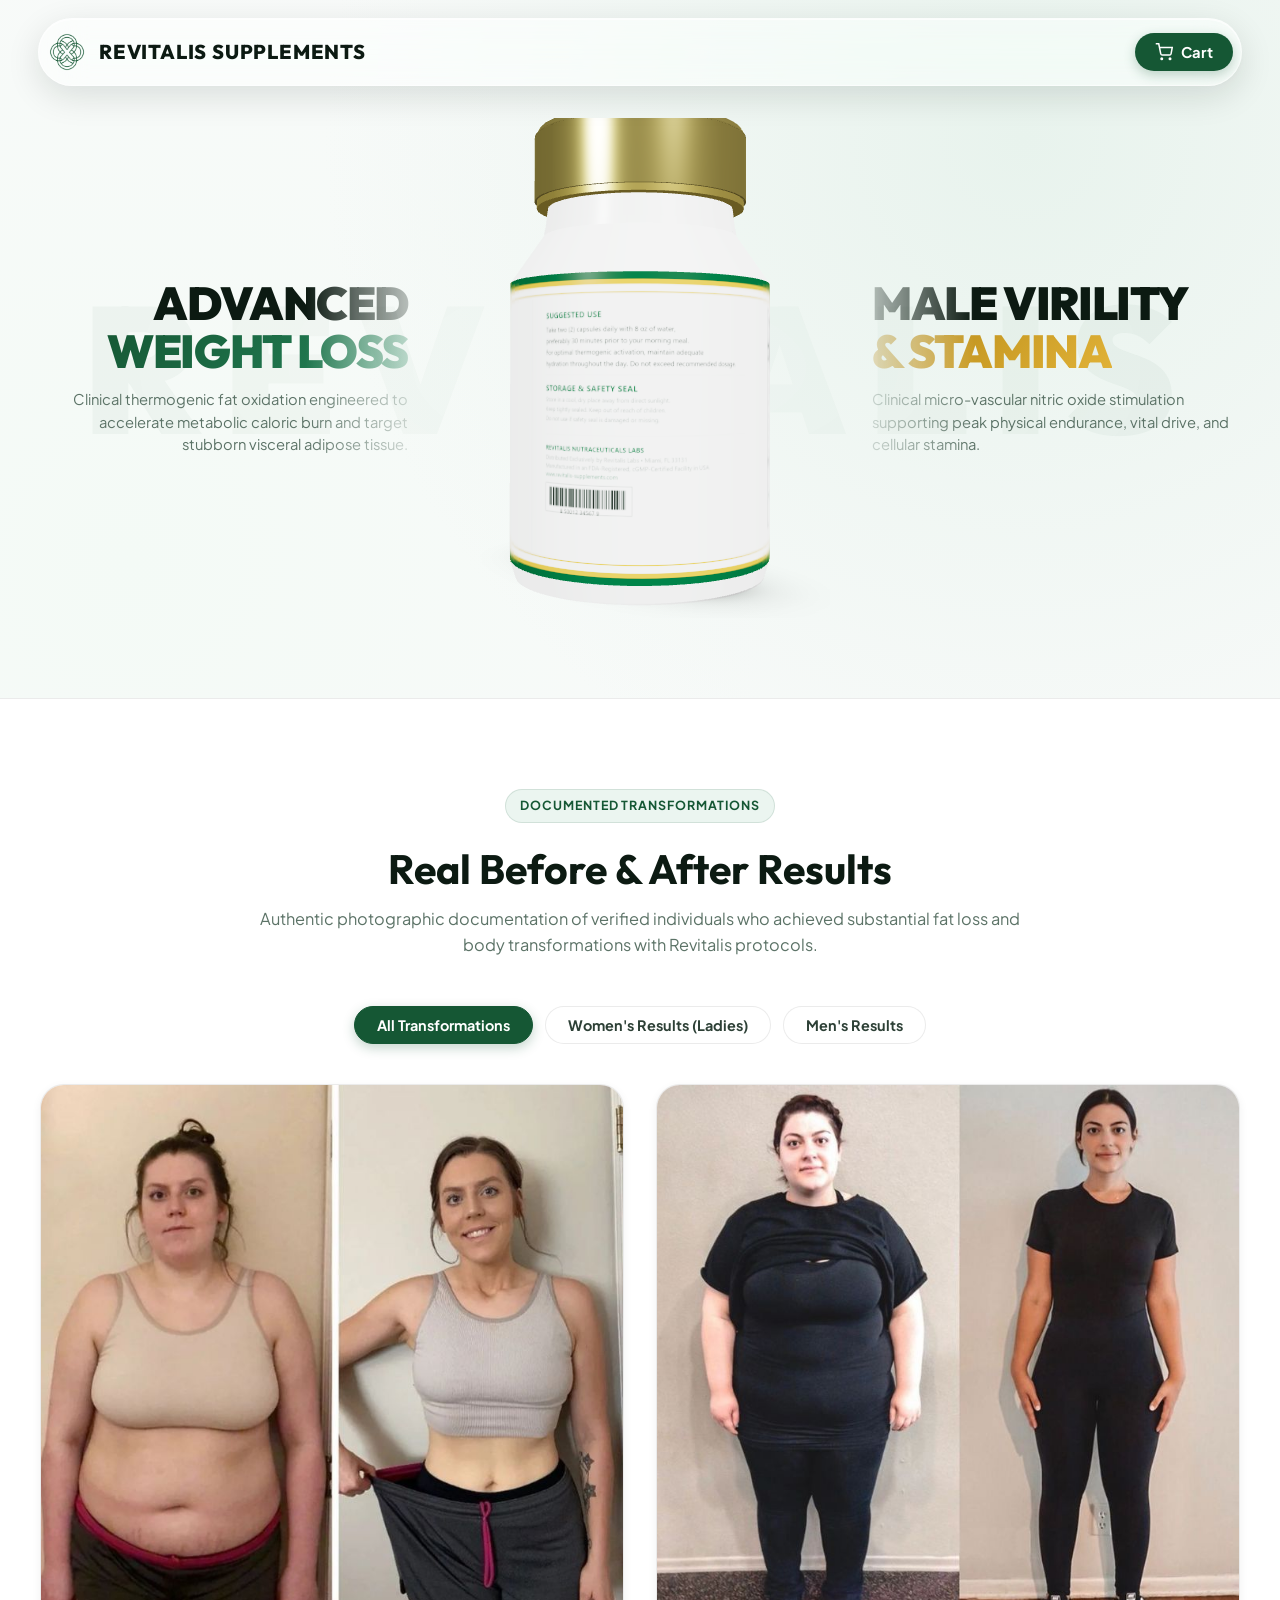
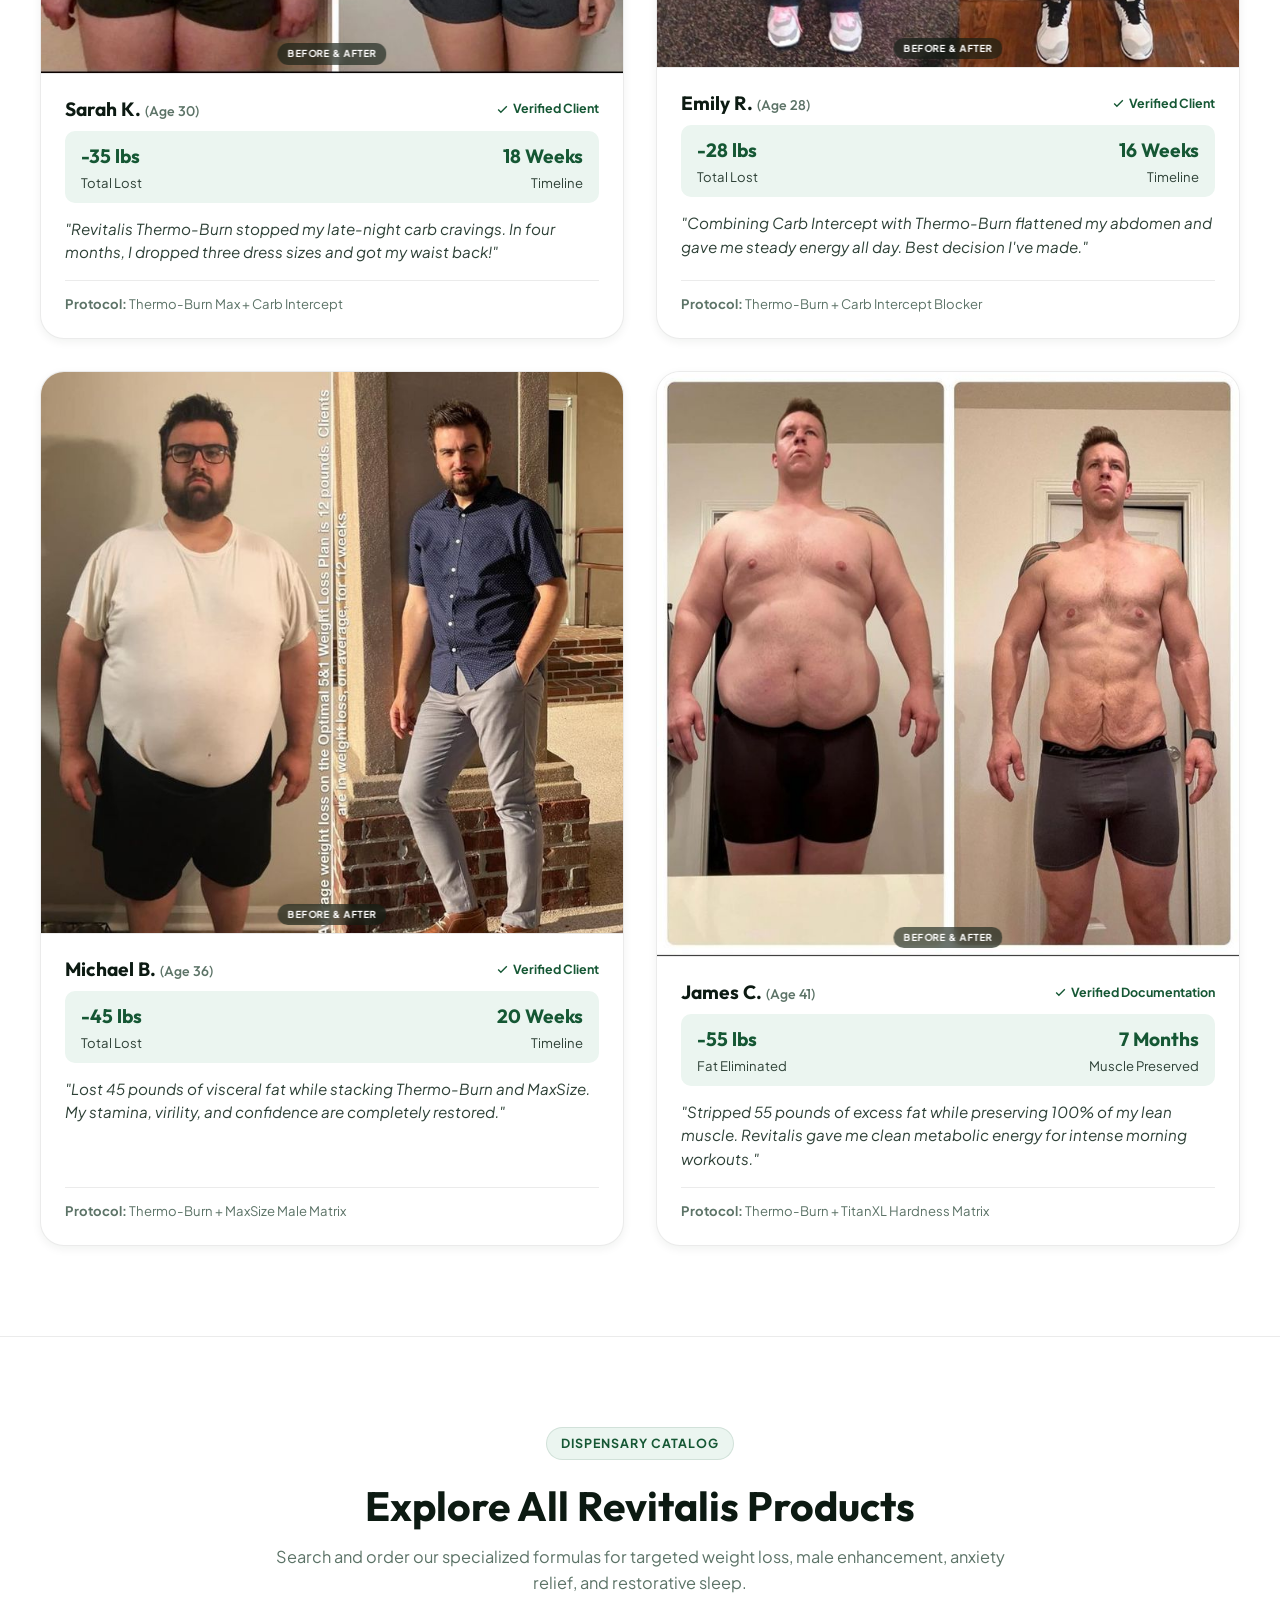
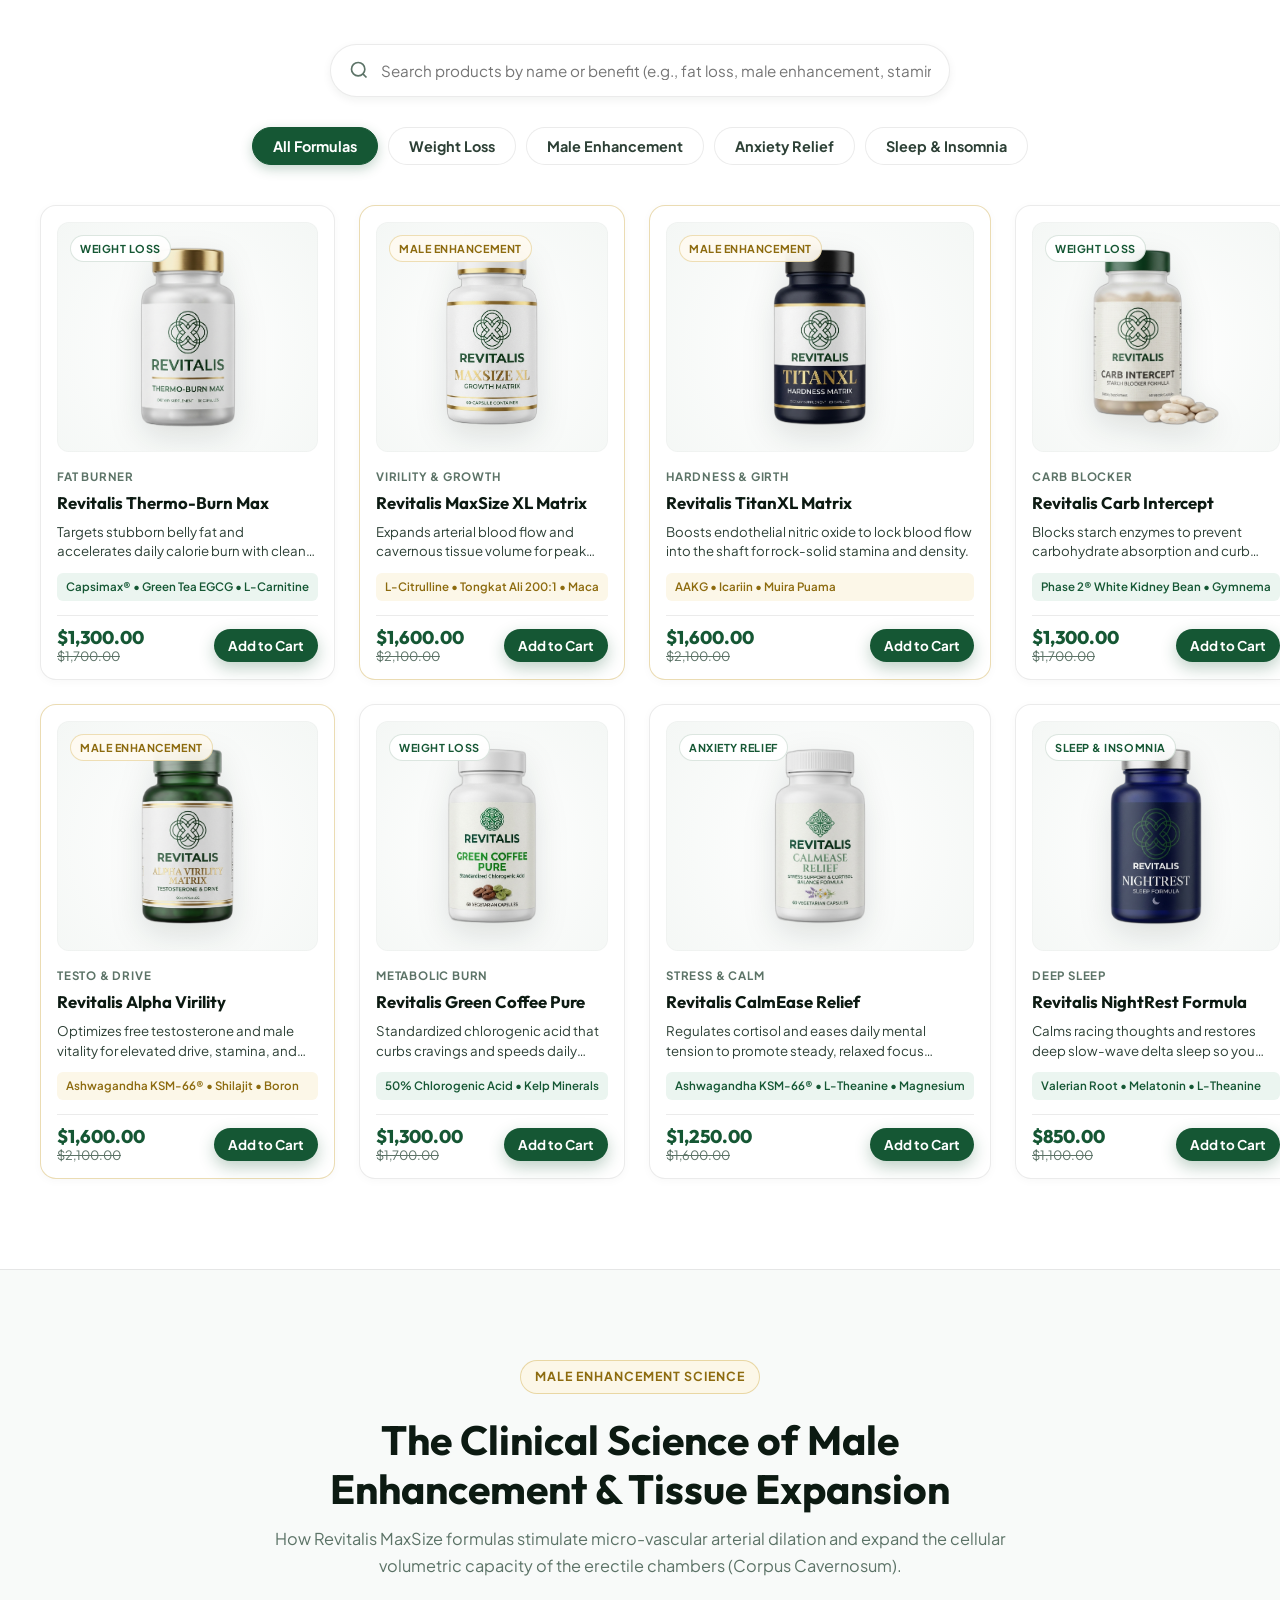
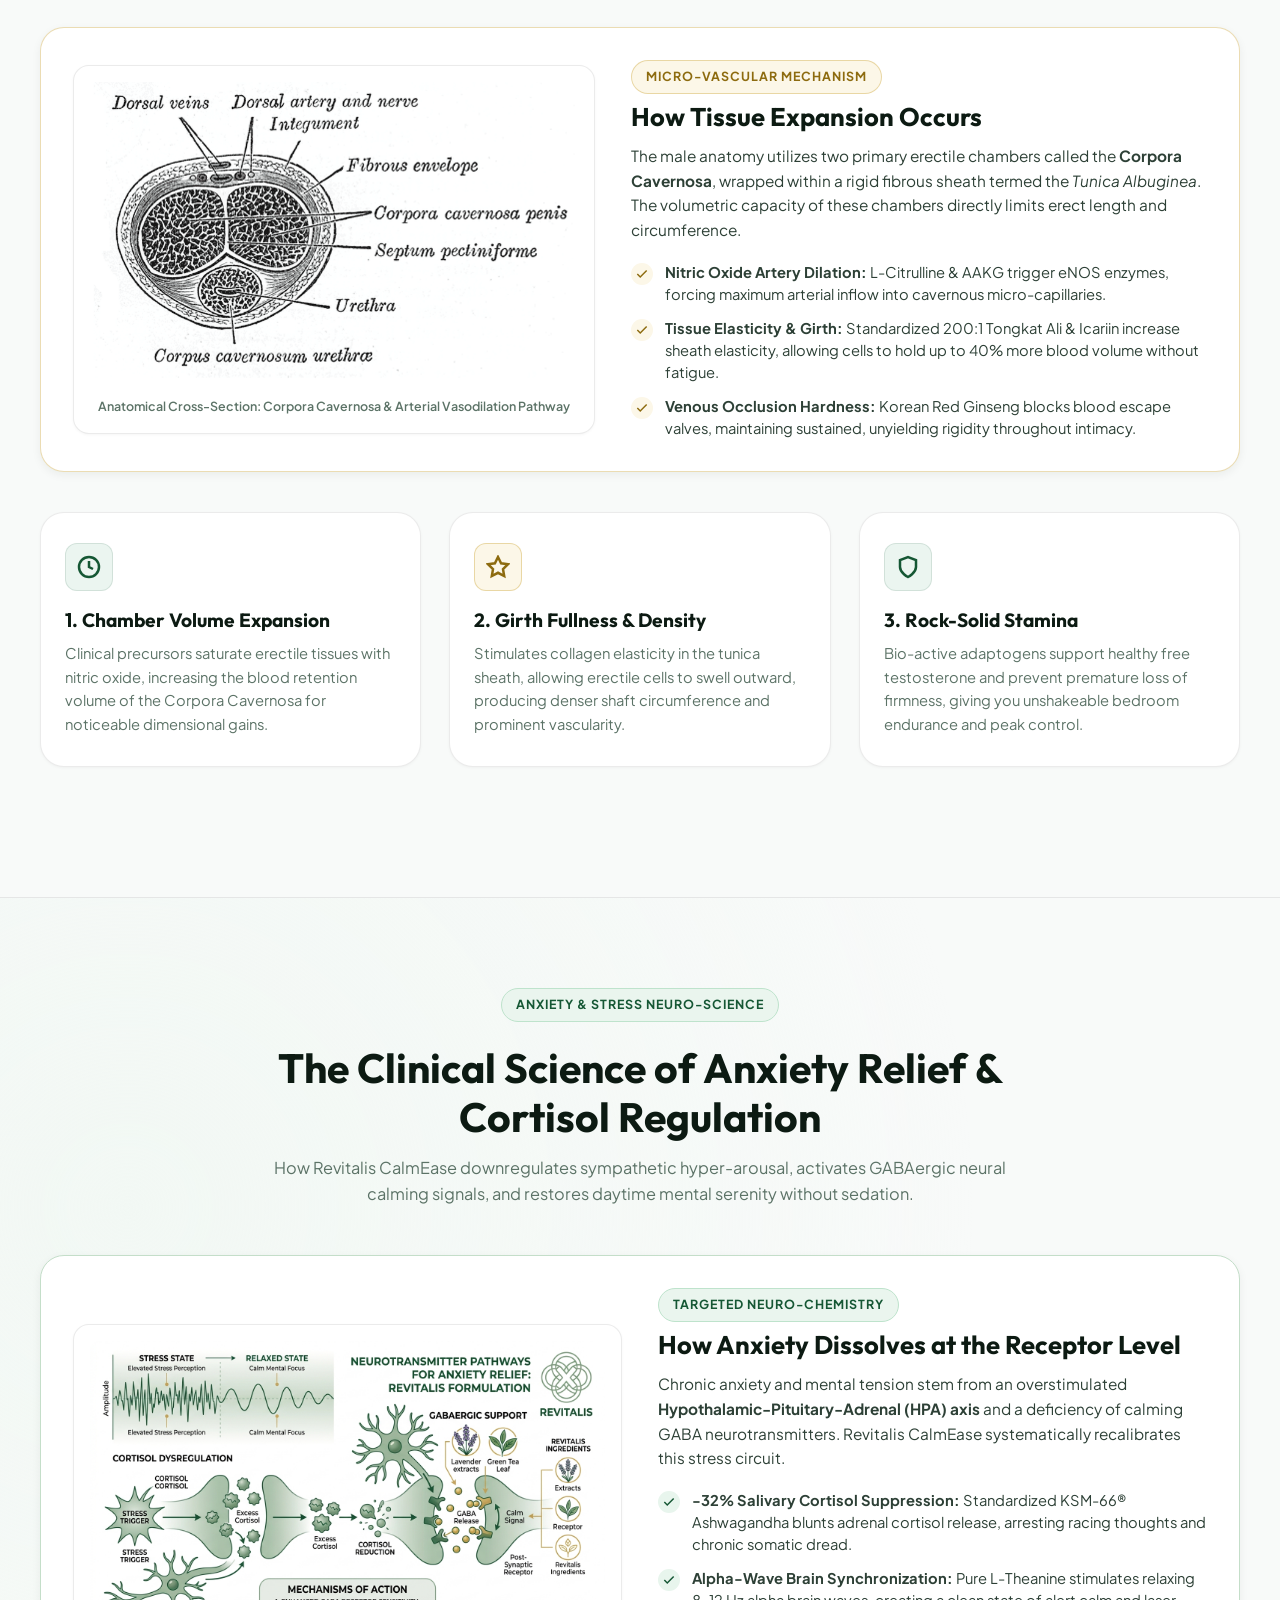
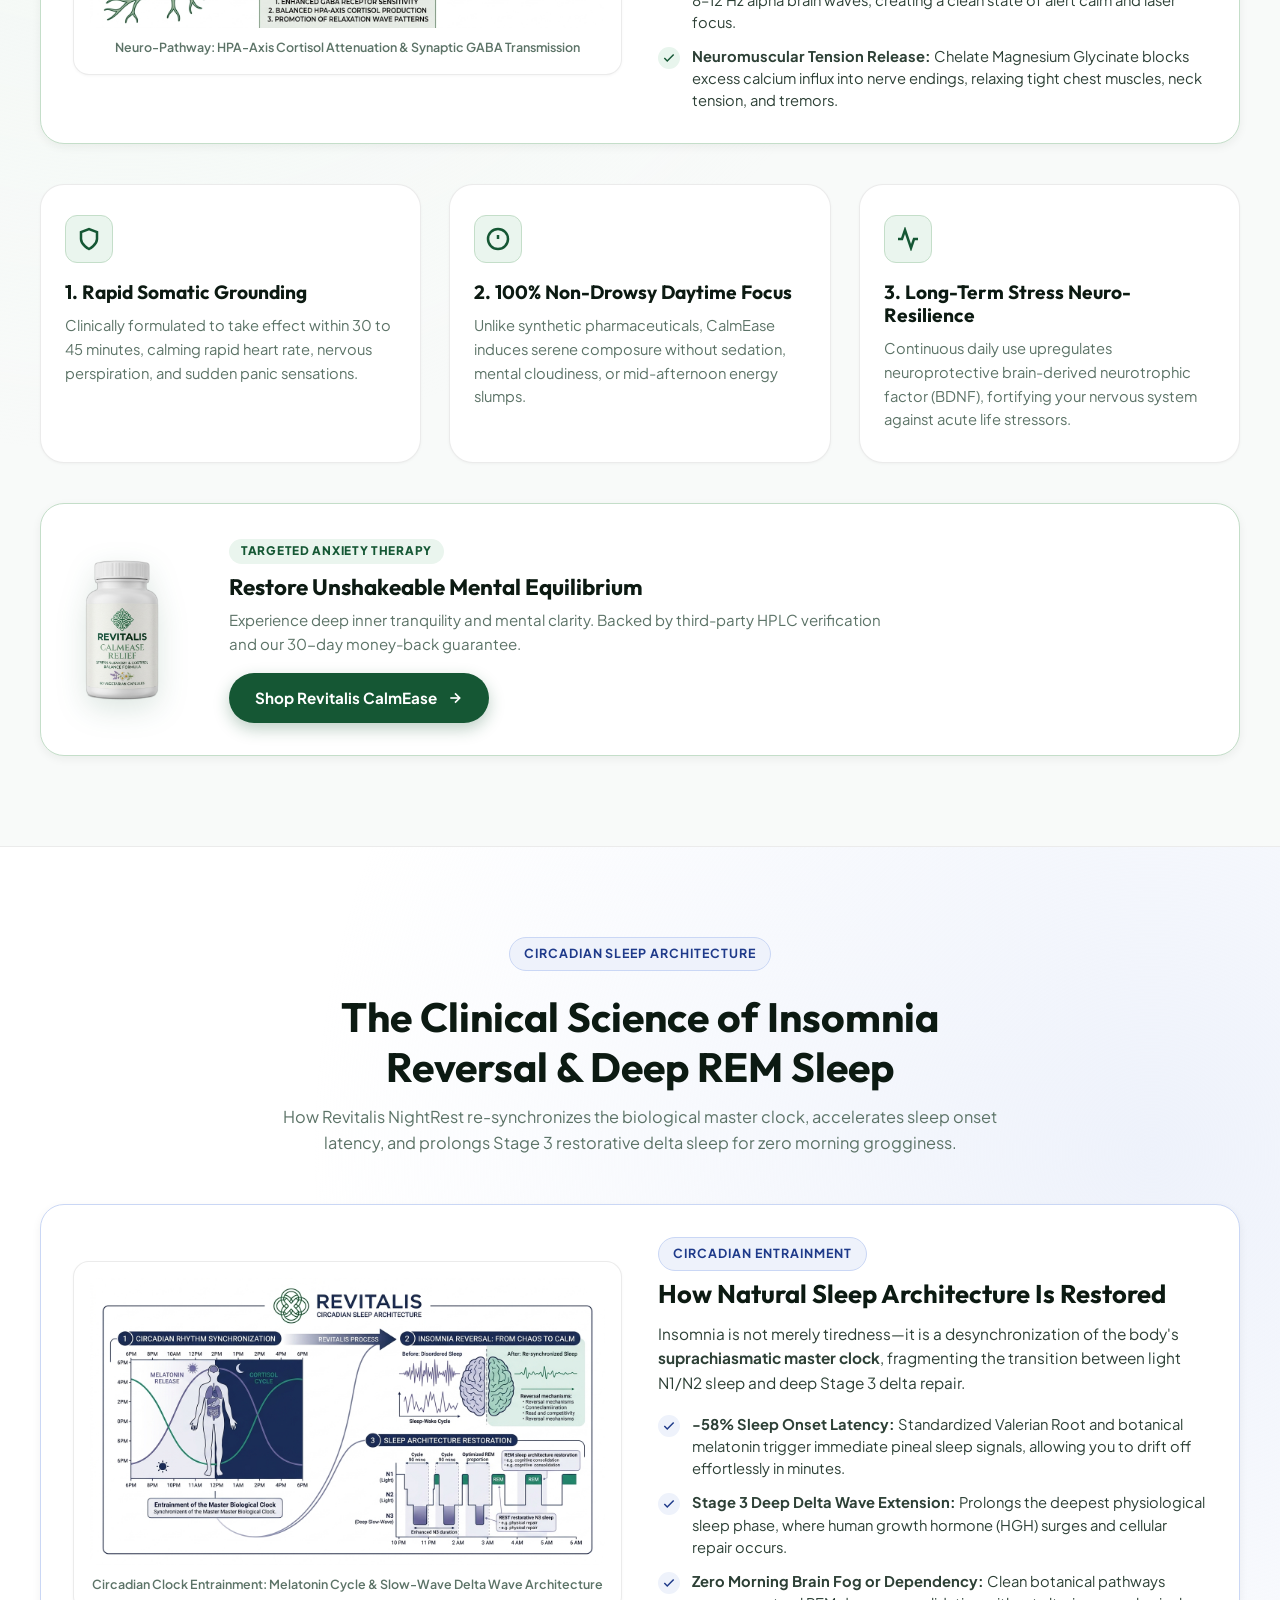
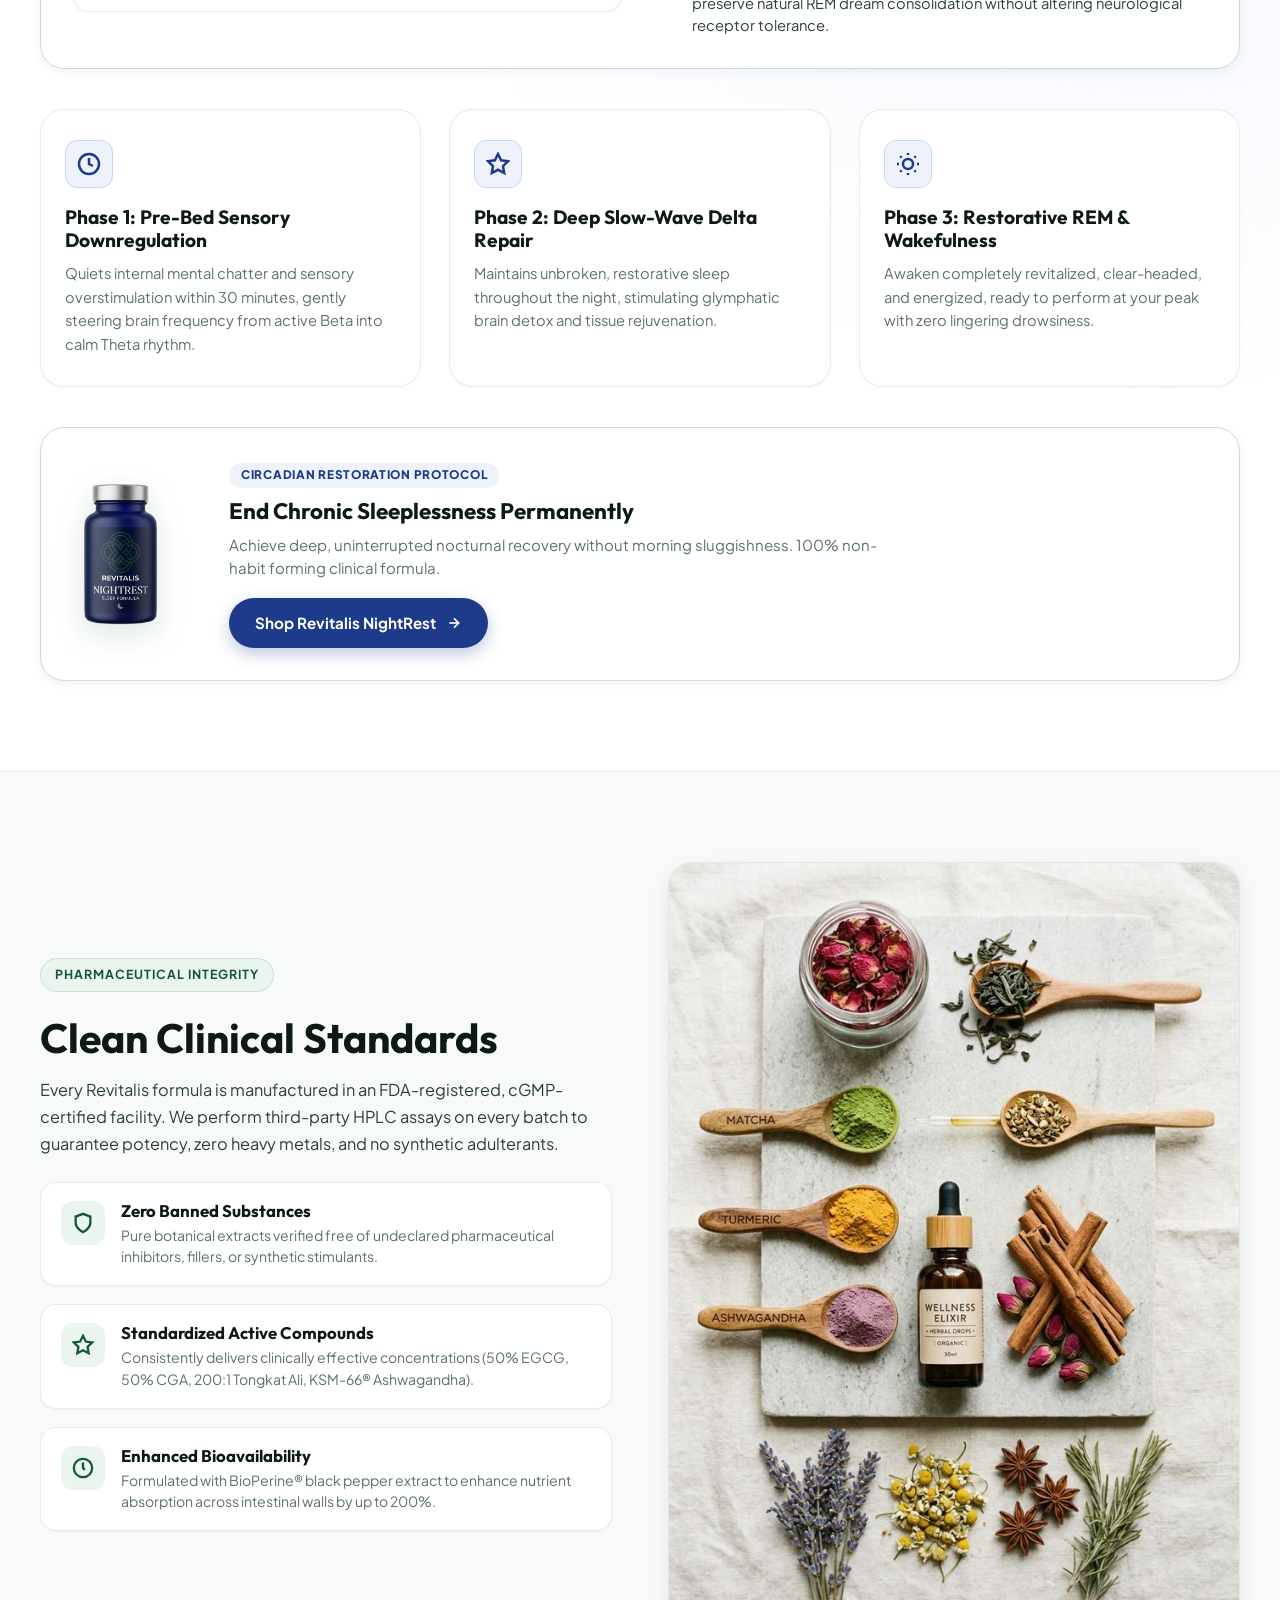
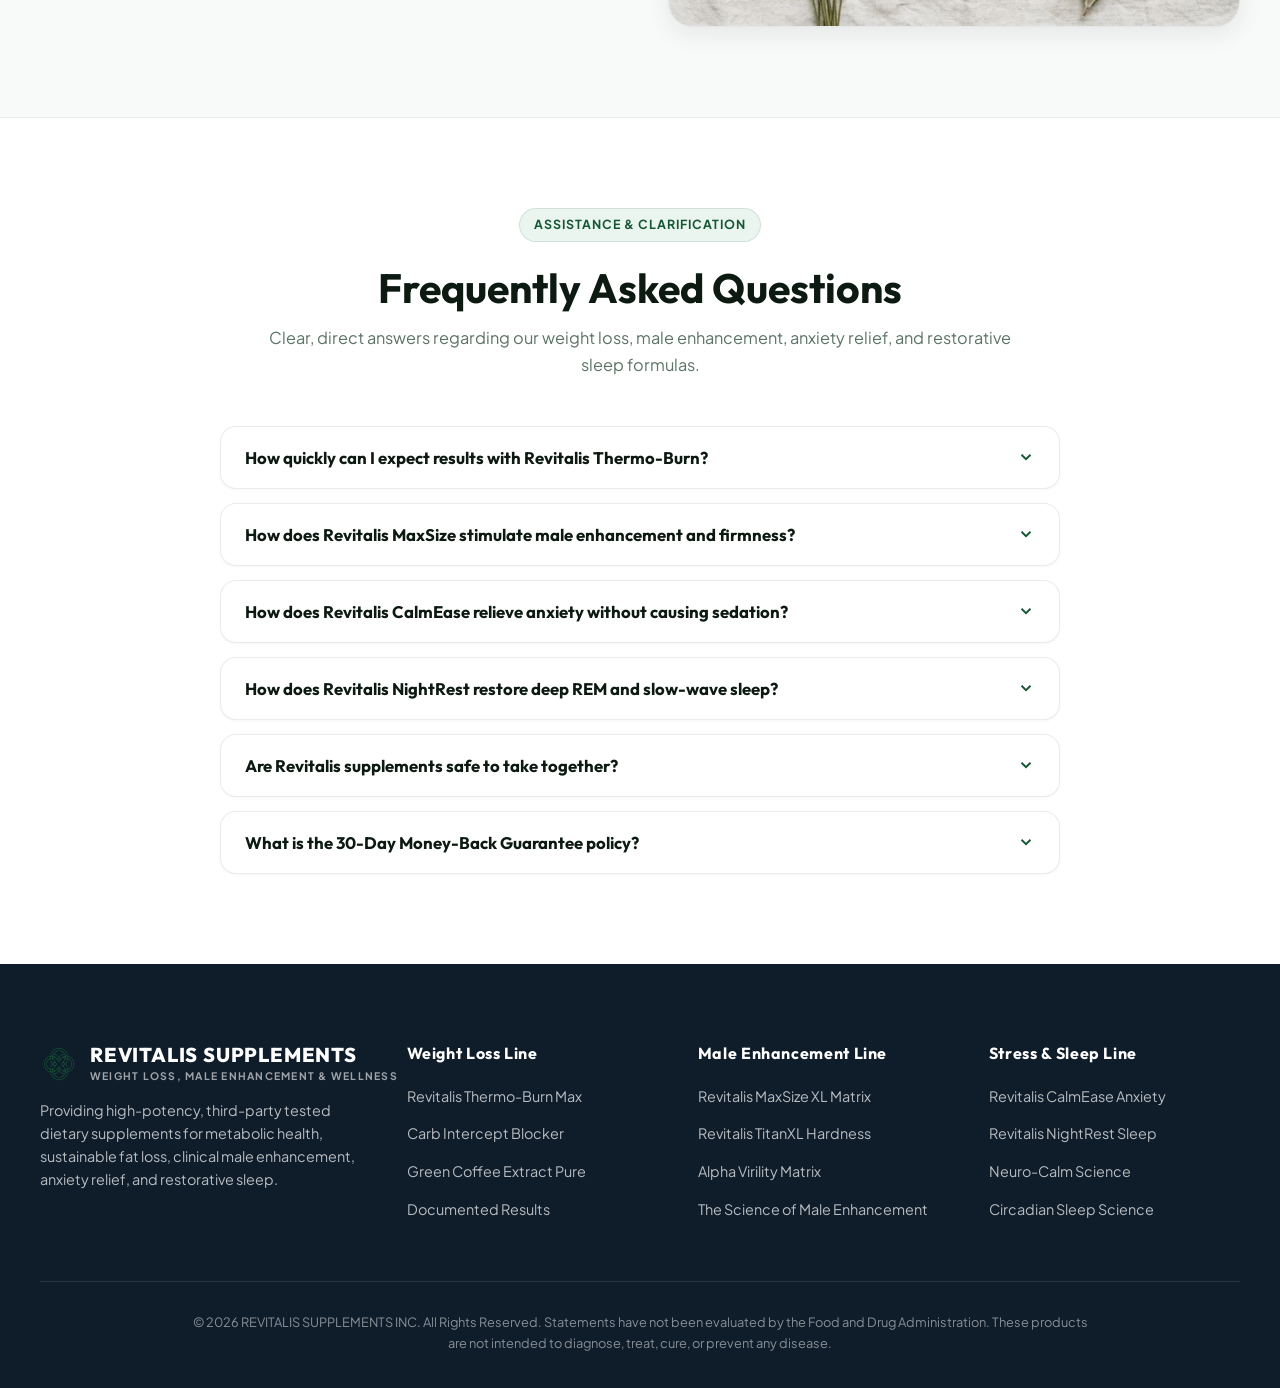
==== commit ce106007: "Fix cart/checkout buttons being cut off on mobile browsers The cart drawer used height:100vh and the" ====
--- a/product.html
+++ b/product.html
@@ -2,7 +2,7 @@
 <html lang="en">
 <head>
   <meta charset="UTF-8">
-  <meta name="viewport" content="width=device-width, initial-scale=1.0, maximum-scale=5.0">
+  <meta name="viewport" content="width=device-width, initial-scale=1.0, maximum-scale=5.0, viewport-fit=cover">
   <title id="pdPageTitle">Product Details | Revitalis Supplements</title>
   <meta name="description" id="pdPageDescription" content="See what this Revitalis formula helps with, how it works, and how to use it.">
 
--- a/styles.css
+++ b/styles.css
@@ -149,6 +149,9 @@
   margin-right: auto;
   padding-left: 20px;
   padding-right: 20px;
+  /* viewport-fit=cover lets the page run under the notch in landscape. */
+  padding-left: calc(20px + env(safe-area-inset-left, 0px));
+  padding-right: calc(20px + env(safe-area-inset-right, 0px));
 }
 
 /* Vector SVG Icon System */
@@ -282,6 +285,9 @@
   top: var(--header-gap);
   left: var(--header-gap);
   right: var(--header-gap);
+  top: calc(var(--header-gap) + env(safe-area-inset-top, 0px));
+  left: calc(var(--header-gap) + env(safe-area-inset-left, 0px));
+  right: calc(var(--header-gap) + env(safe-area-inset-right, 0px));
   max-width: calc(var(--max-w) - (var(--header-gap) * 2));
   margin: 0 auto;
   height: var(--header-h);
@@ -1982,6 +1988,12 @@
 .cart-backdrop {
   position: fixed;
   inset: 0;
+  /* Height fallback chain: mobile browsers report 100vh as the toolbar-less
+     viewport, which pushes the drawer footer under the Safari/Chrome bars.
+     --app-vh is set by app.js for engines without dvh (iOS < 15.4). */
+  height: 100vh;
+  height: calc(var(--app-vh, 1vh) * 100);
+  height: 100dvh;
   background: rgba(12, 26, 18, 0.65);
   backdrop-filter: blur(4px);
   -webkit-backdrop-filter: blur(4px);
@@ -2001,11 +2013,16 @@
 .cart-drawer {
   width: 100%;
   max-width: 440px;
-  height: 100vh;
+  /* Fill the backdrop (which already tracks the real visible viewport)
+     rather than 100vh, so the subtotal + checkout footer stays on screen. */
+  height: 100%;
+  max-height: 100%;
   background: #FFFFFF;
   box-shadow: -10px 0 30px rgba(0, 0, 0, 0.15);
   display: flex;
   flex-direction: column;
+  min-height: 0;
+  overflow: hidden;
   transform: translateX(100%);
   transition: transform var(--trans-smooth);
 }
@@ -2020,6 +2037,8 @@
   justify-content: space-between;
   padding: 20px 24px;
   border-bottom: 1px solid var(--border-light);
+  flex-shrink: 0;
+  padding-top: calc(20px + env(safe-area-inset-top, 0px));
 }
 
 .btn-close-cart {
@@ -2043,6 +2062,7 @@
   padding: 14px 24px;
   background: var(--primary-soft);
   border-bottom: 1px solid var(--border-subtle);
+  flex-shrink: 0;
 }
 
 .shipping-info-row {
@@ -2070,8 +2090,13 @@
 }
 
 .cart-items-scroll {
-  flex: 1;
+  flex: 1 1 auto;
+  /* min-height:0 lets this flex child actually shrink; without it the item
+     list keeps its full content height and shoves the footer off screen. */
+  min-height: 0;
   overflow-y: auto;
+  -webkit-overflow-scrolling: touch;
+  overscroll-behavior: contain;
   padding: 16px 24px;
   display: flex;
   flex-direction: column;
@@ -2188,9 +2213,12 @@
 }
 
 .cart-drawer-footer {
-  padding: 20px 24px;
+  padding: 16px 24px;
+  /* Clear the iOS home indicator / gesture bar. */
+  padding-bottom: calc(16px + env(safe-area-inset-bottom, 0px));
   border-top: 1px solid var(--border-light);
   background: #FFFFFF;
+  flex-shrink: 0;
 }
 
 .cart-subtotal-row {
@@ -2204,6 +2232,33 @@
   width: 100%;
   padding: 14px;
   font-size: 1rem;
+}
+
+/* Tighten the drawer footer on small / short screens so the subtotal and the
+   checkout button always fit without stealing room from the item list. */
+@media (max-width: 600px), (max-height: 640px) {
+  .cart-drawer-header {
+    padding: 14px 18px;
+    padding-top: calc(14px + env(safe-area-inset-top, 0px));
+  }
+
+  .cart-items-scroll {
+    padding: 12px 18px;
+  }
+
+  .cart-drawer-footer {
+    padding: 12px 18px;
+    padding-bottom: calc(12px + env(safe-area-inset-bottom, 0px));
+  }
+
+  .cart-drawer-footer p {
+    font-size: 0.72rem;
+    margin-bottom: 10px;
+  }
+
+  .btn-checkout-drawer {
+    padding: 13px;
+  }
 }
 
 /* ===================================================================
@@ -2212,6 +2267,11 @@
 .modal-backdrop {
   position: fixed;
   inset: 0;
+  /* Same fallback chain as the cart backdrop: 100vh overshoots the visible
+     area on iOS Safari and Android Chrome while their toolbars are shown. */
+  height: 100vh;
+  height: calc(var(--app-vh, 1vh) * 100);
+  height: 100dvh;
   background: rgba(12, 26, 18, 0.75);
   backdrop-filter: blur(6px);
   -webkit-backdrop-filter: blur(6px);
@@ -2220,6 +2280,7 @@
   align-items: center;
   justify-content: center;
   padding: 20px;
+  overflow: hidden;
 }
 
 .modal-backdrop.open {
@@ -2231,11 +2292,60 @@
   border-radius: var(--radius-lg);
   max-width: 520px;
   width: 100%;
-  max-height: 90vh;
-  overflow-y: auto;
+  /* Bounded by the backdrop, which already equals the visible viewport. */
+  max-height: 100%;
+  display: flex;
+  flex-direction: column;
+  min-height: 0;
+  overflow: hidden;
   box-shadow: var(--shadow-lg);
   position: relative;
   animation: modalPop 260ms var(--ease-spring);
+  /* Ensure overscroll stays inside the modal */
+  overscroll-behavior: contain;
+}
+
+/* On mobile: bottom-sheet that fills the visible viewport, so the
+   confirm button is always reachable inside the scrollable body. */
+@media (max-width: 600px) {
+  .modal-backdrop {
+    padding: 0;
+    align-items: flex-end;
+  }
+
+  .modal-window {
+    max-width: 100%;
+    width: 100%;
+    height: 100%;
+    max-height: 100%;
+    border-radius: 0;
+  }
+
+  .checkout-modal-body {
+    padding: 16px;
+    padding-bottom: calc(24px + env(safe-area-inset-bottom, 0px));
+  }
+
+  .modal-header {
+    padding: 16px 16px 14px;
+    padding-top: calc(16px + env(safe-area-inset-top, 0px));
+  }
+}
+
+/* Short landscape phones: keep the sheet from becoming unusably cramped. */
+@media (max-width: 900px) and (max-height: 480px) {
+  .modal-backdrop {
+    padding: 0;
+    align-items: stretch;
+  }
+
+  .modal-window {
+    max-width: 100%;
+    width: 100%;
+    height: 100%;
+    max-height: 100%;
+    border-radius: 0;
+  }
 }
 
 @keyframes modalPop {
@@ -2249,6 +2359,7 @@
   justify-content: space-between;
   padding: 20px 24px;
   border-bottom: 1px solid var(--border-light);
+  flex-shrink: 0;
 }
 
 .btn-close-modal {
@@ -2265,6 +2376,14 @@
 
 .checkout-modal-body {
   padding: 24px;
+  padding-bottom: calc(24px + env(safe-area-inset-bottom, 0px));
+  /* The body is the scroller now (the window itself is clipped), which keeps
+     the header pinned and guarantees the confirm button can be scrolled to. */
+  flex: 1 1 auto;
+  min-height: 0;
+  overflow-y: auto;
+  -webkit-overflow-scrolling: touch;
+  overscroll-behavior: contain;
 }
 
 .checkout-security-banner {
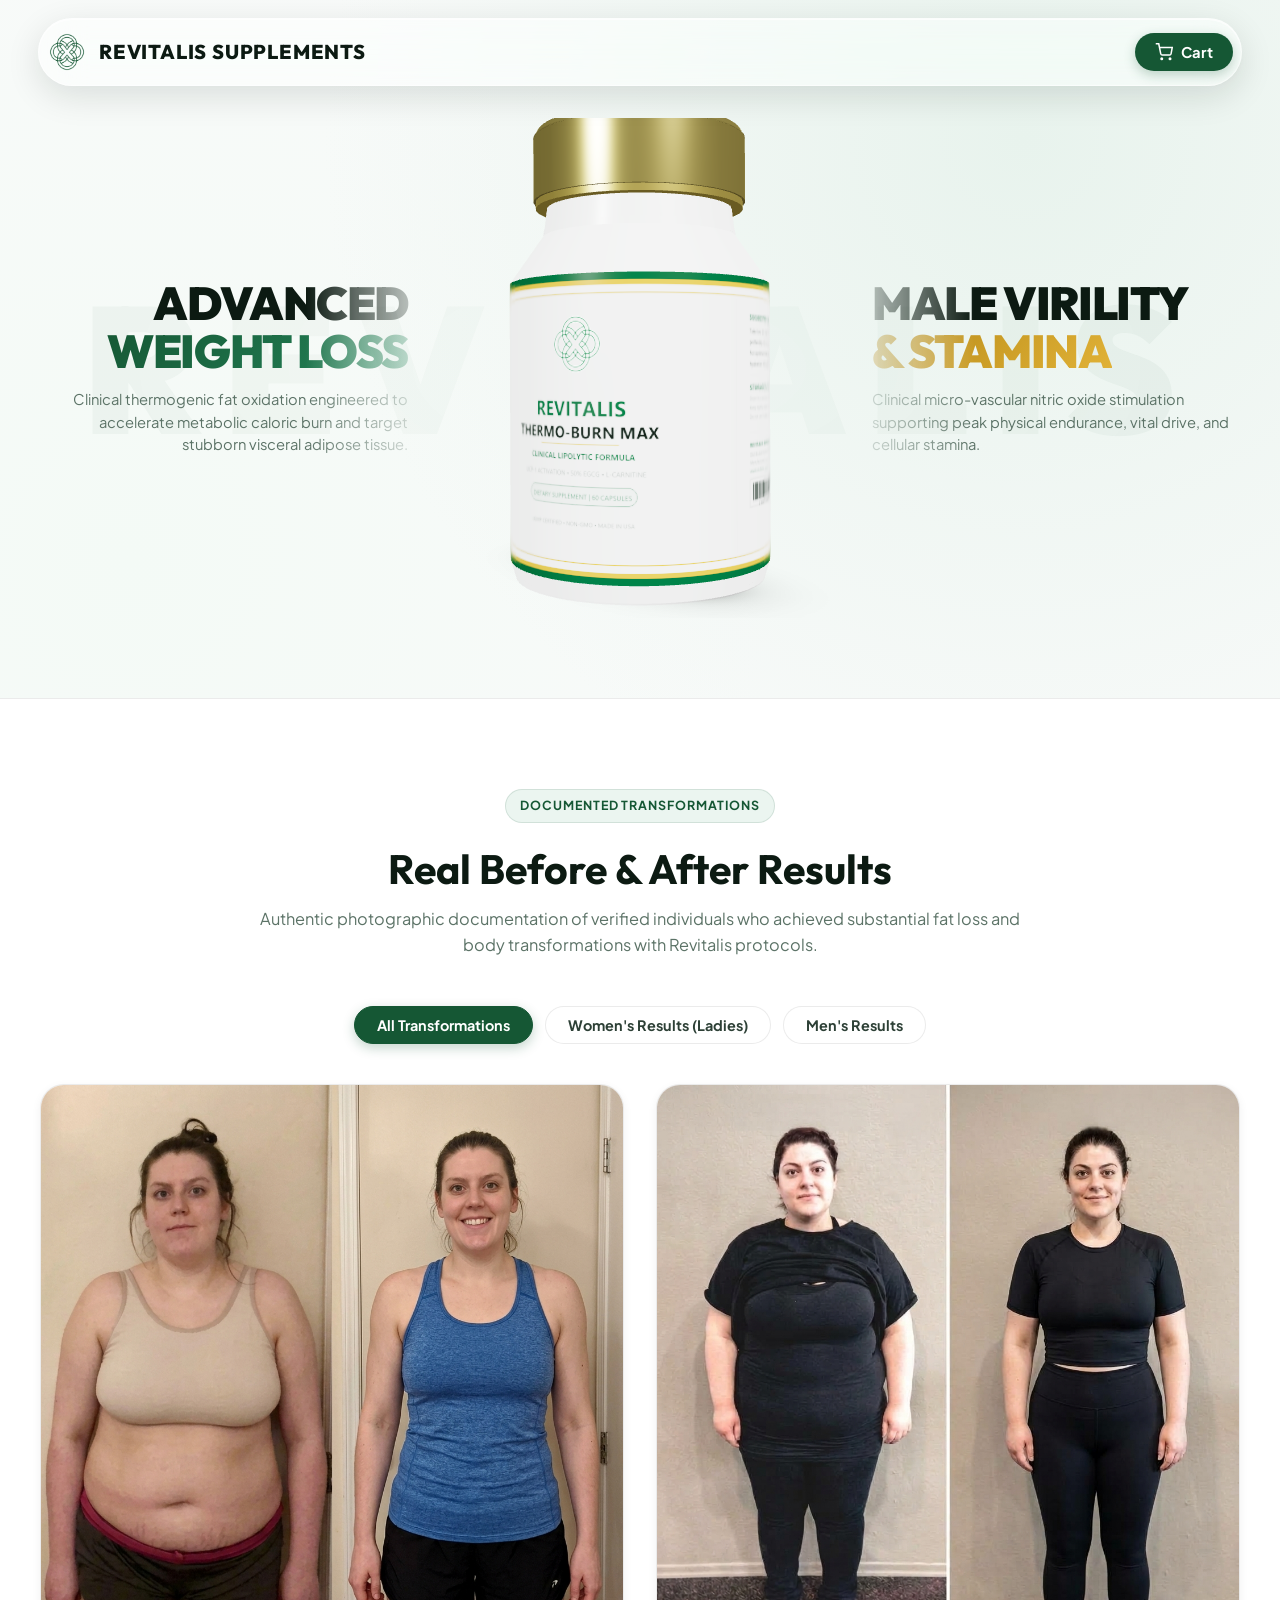
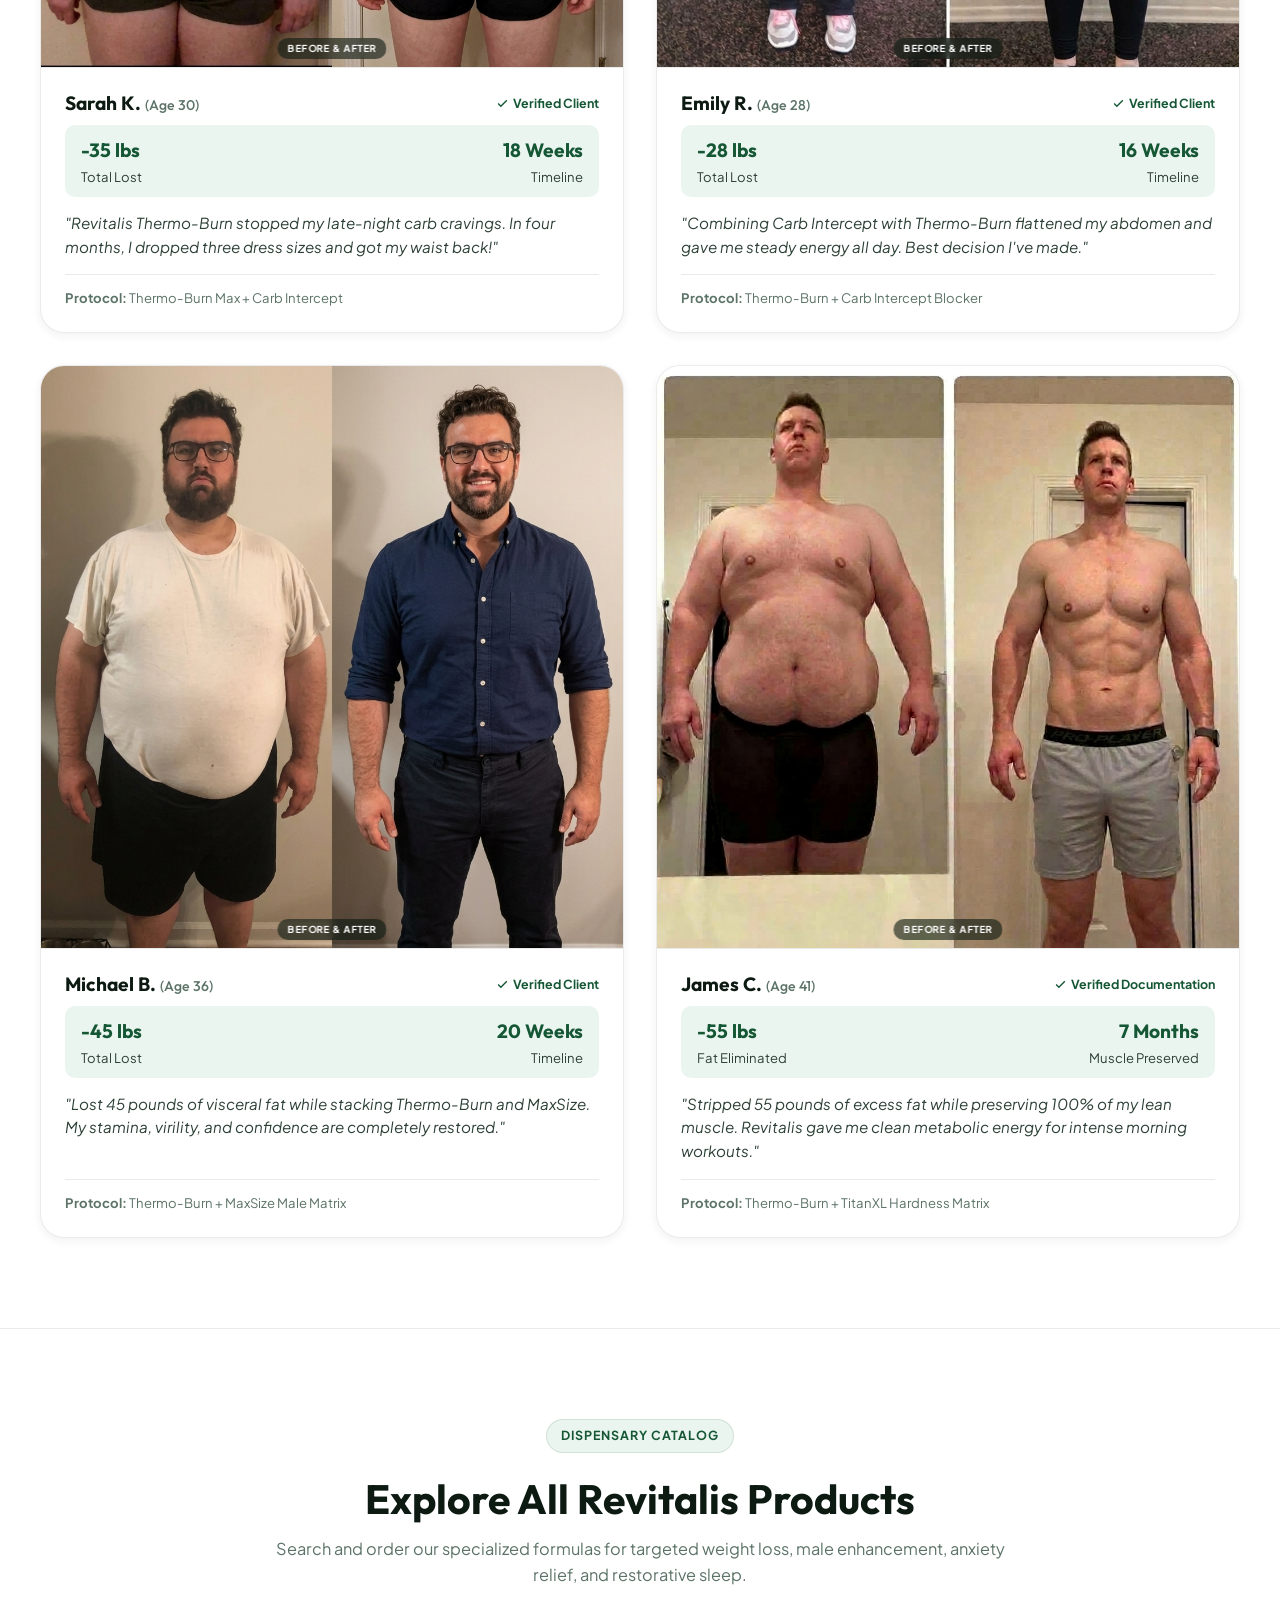
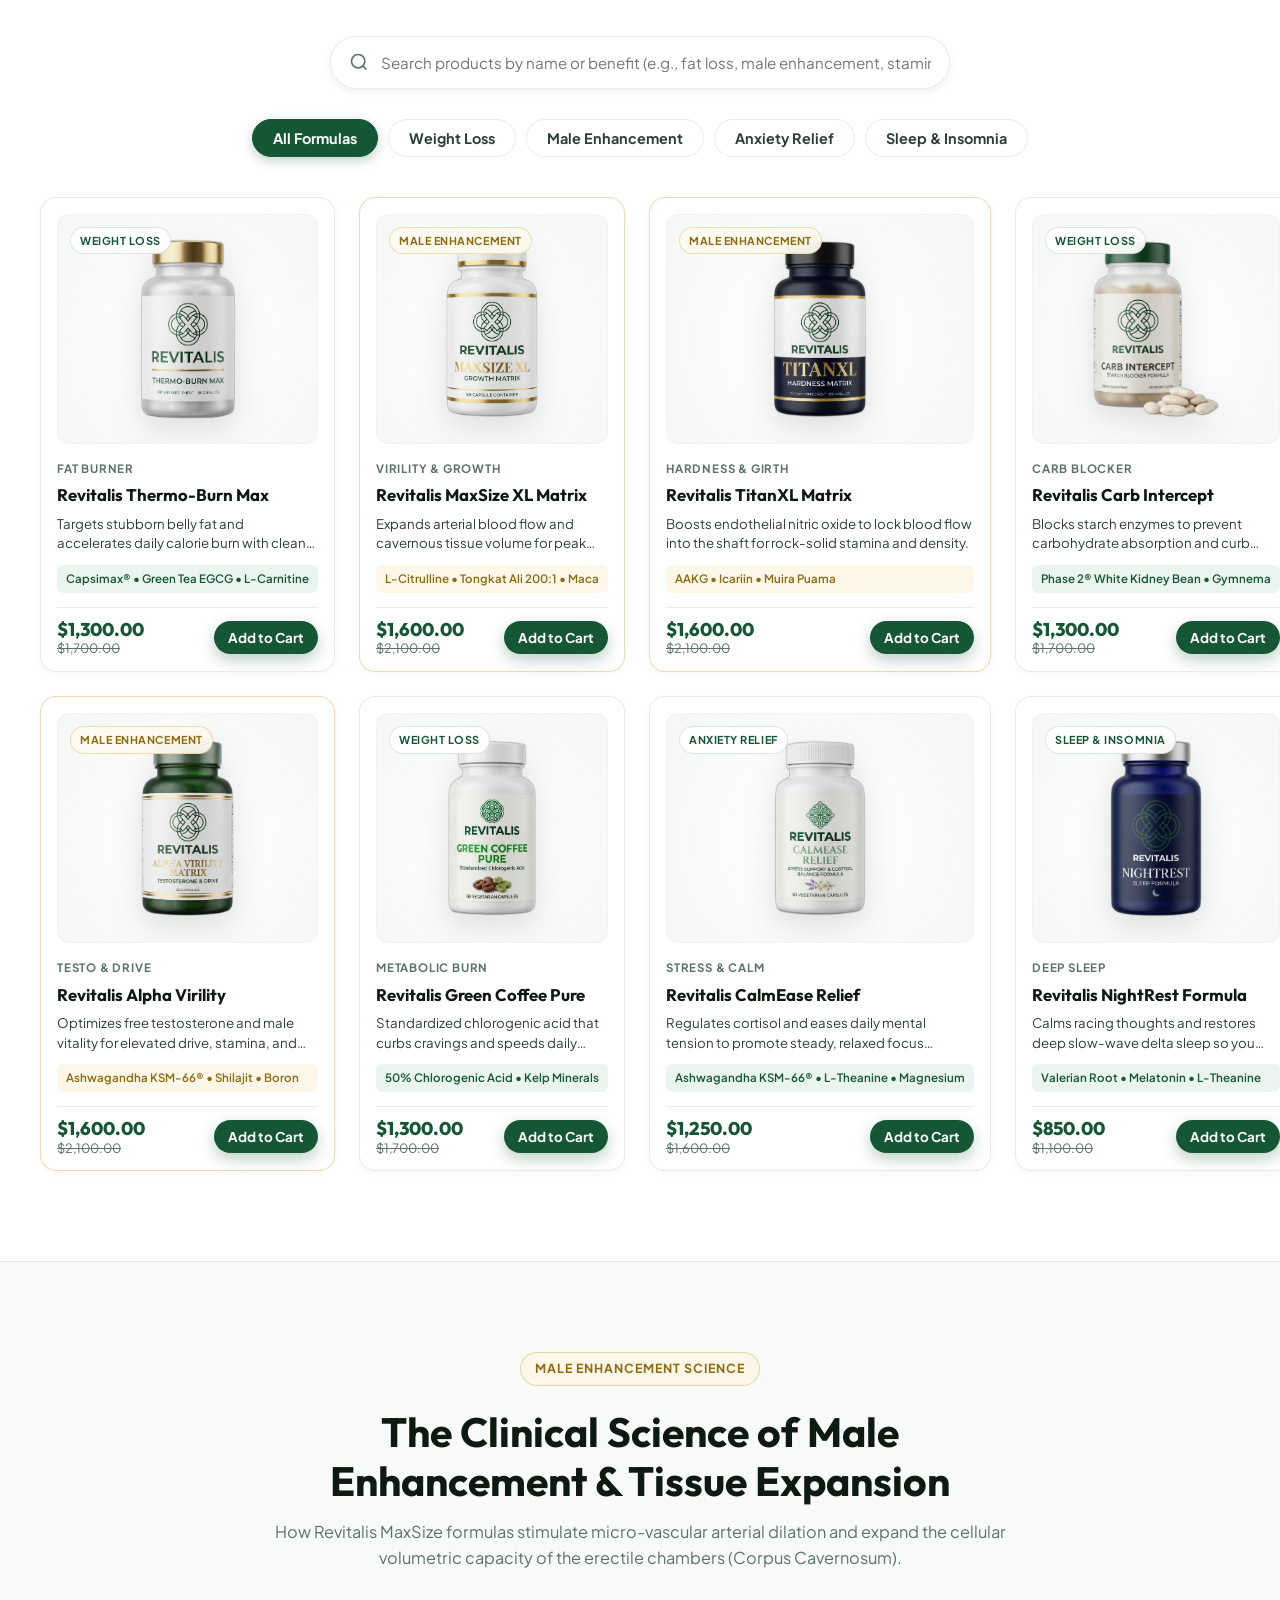
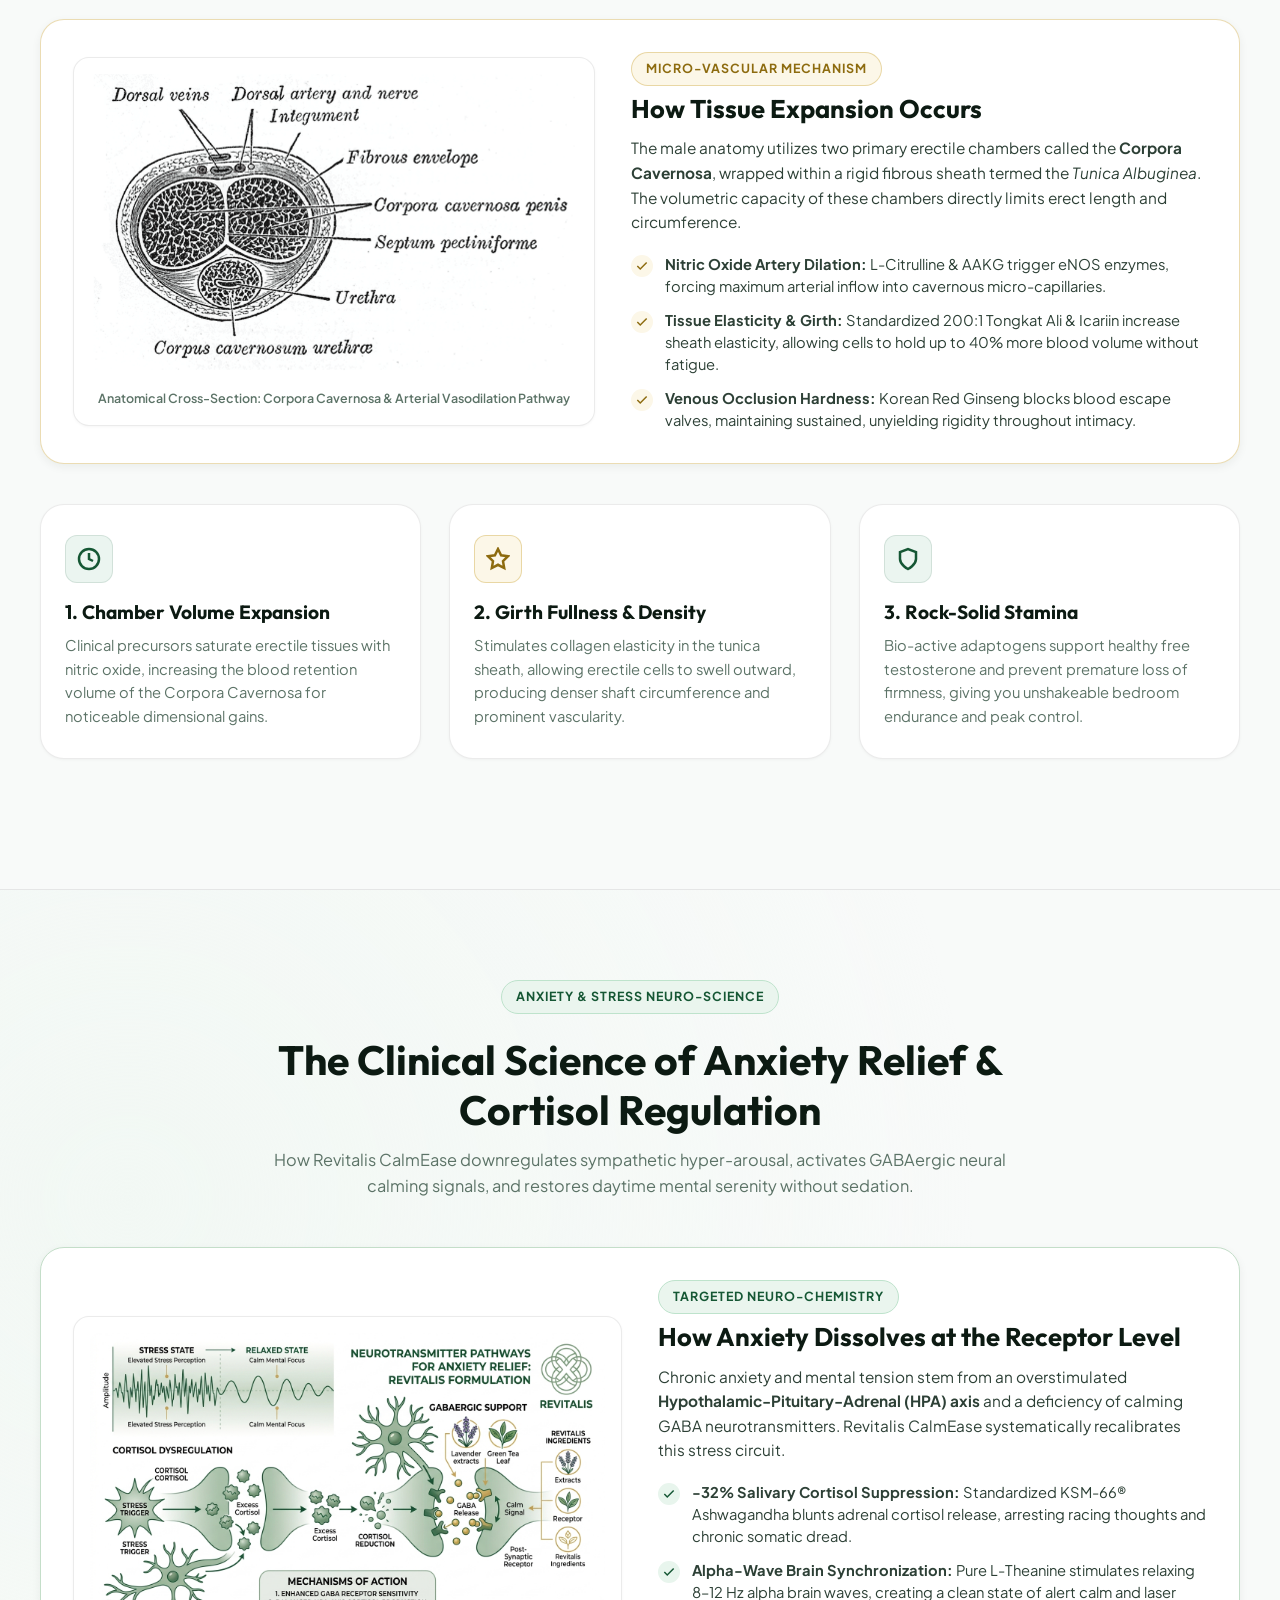
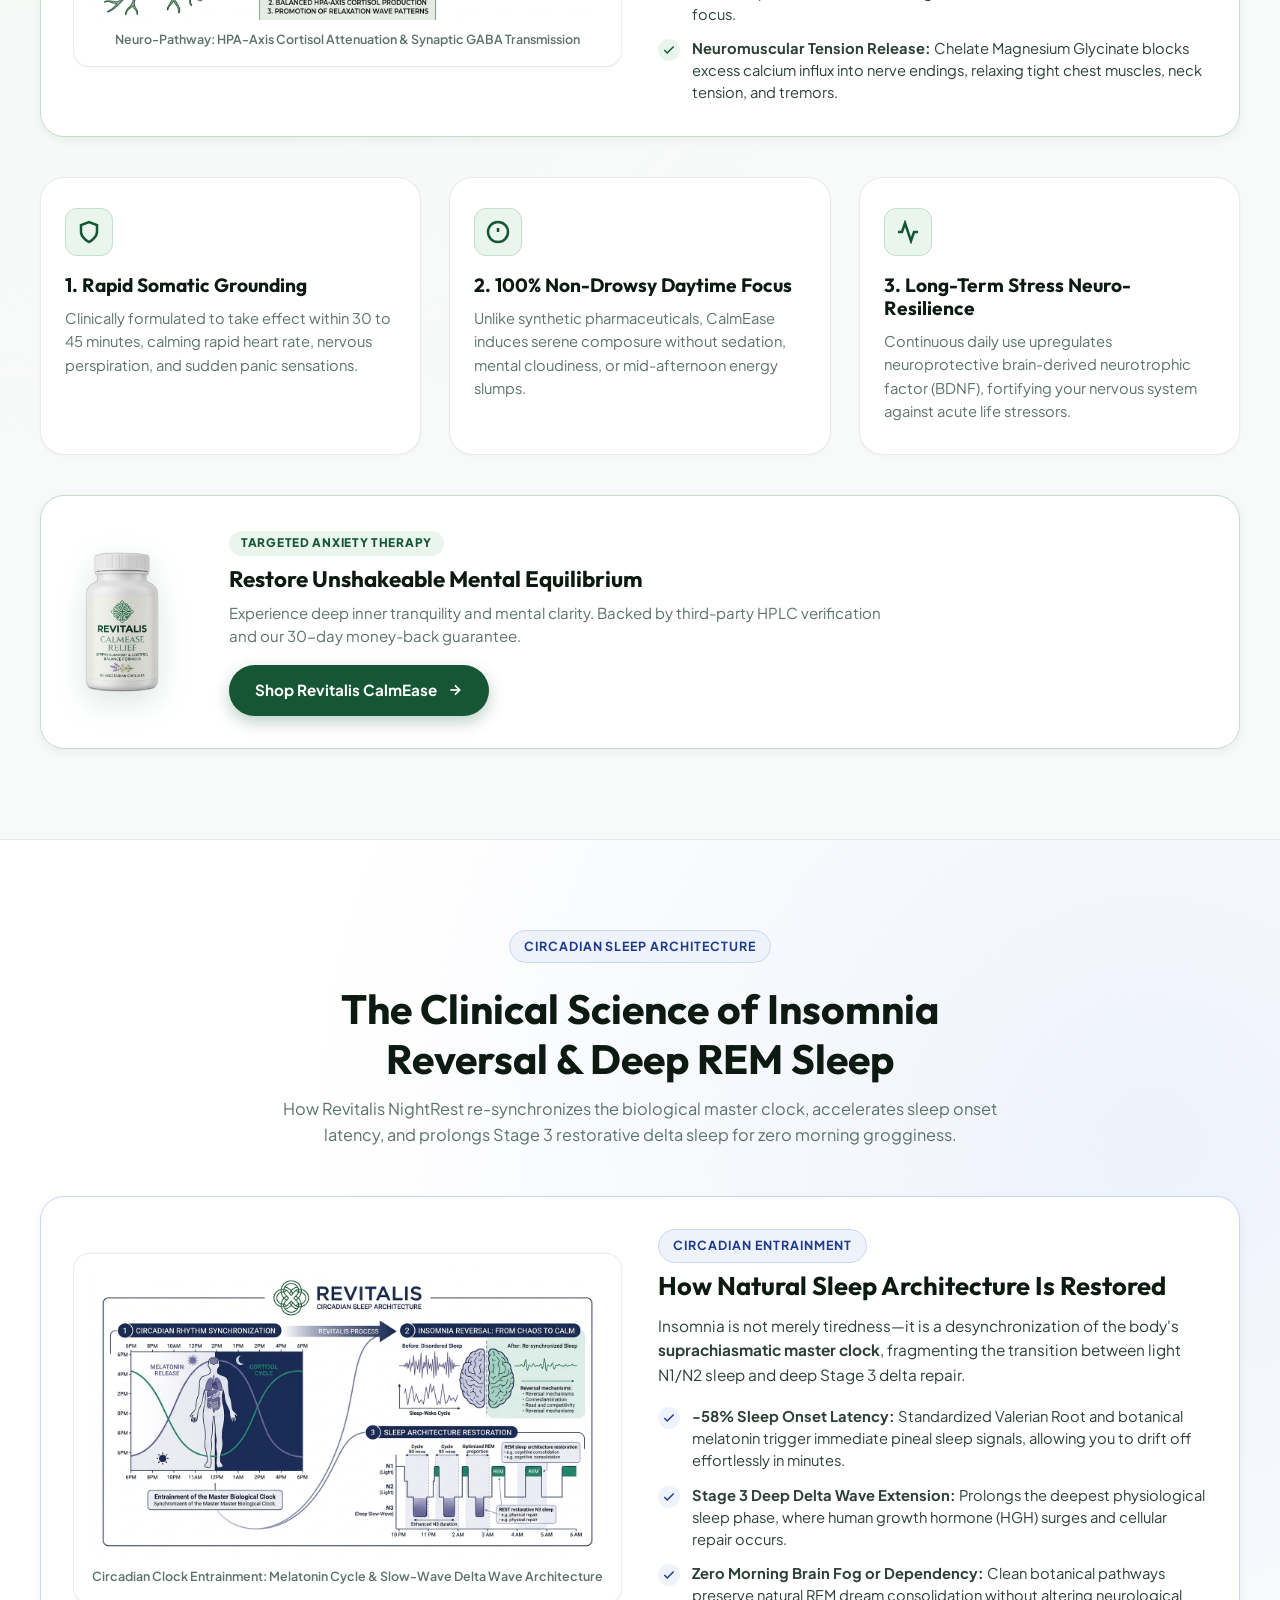
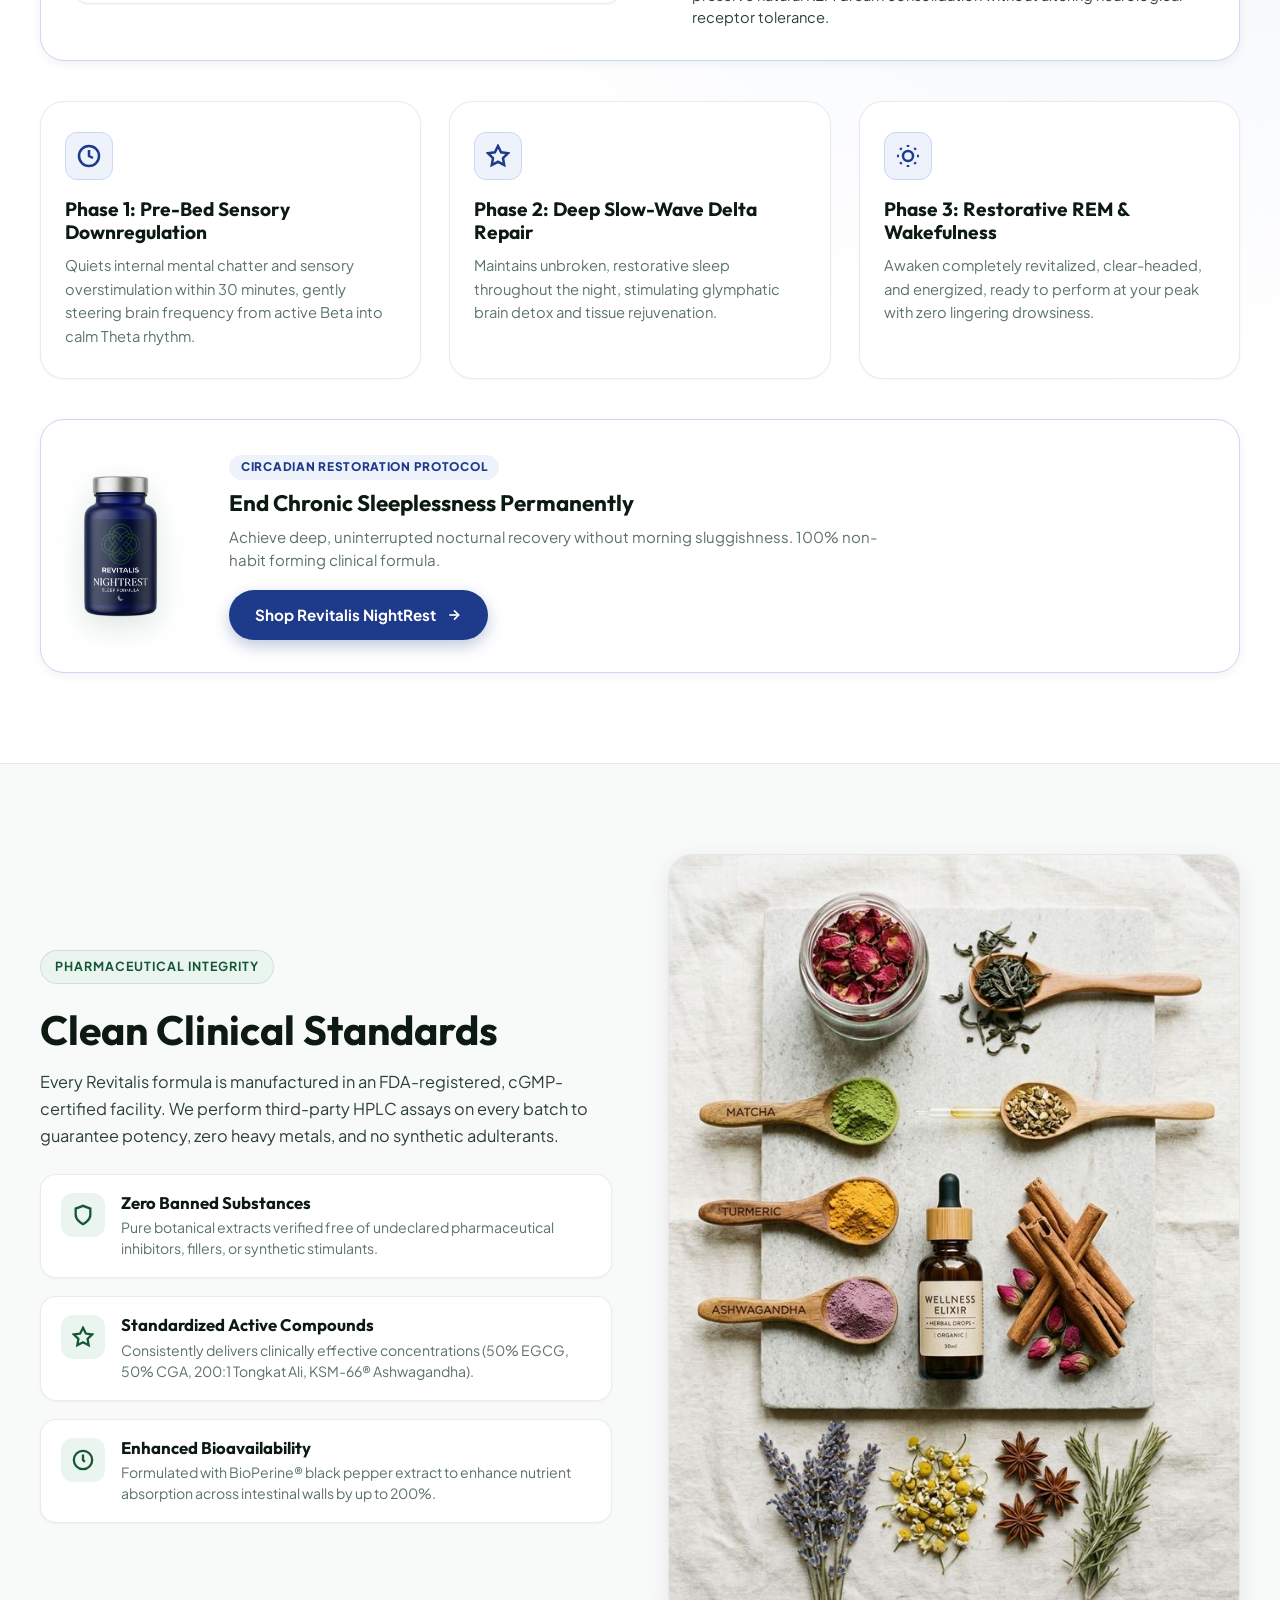
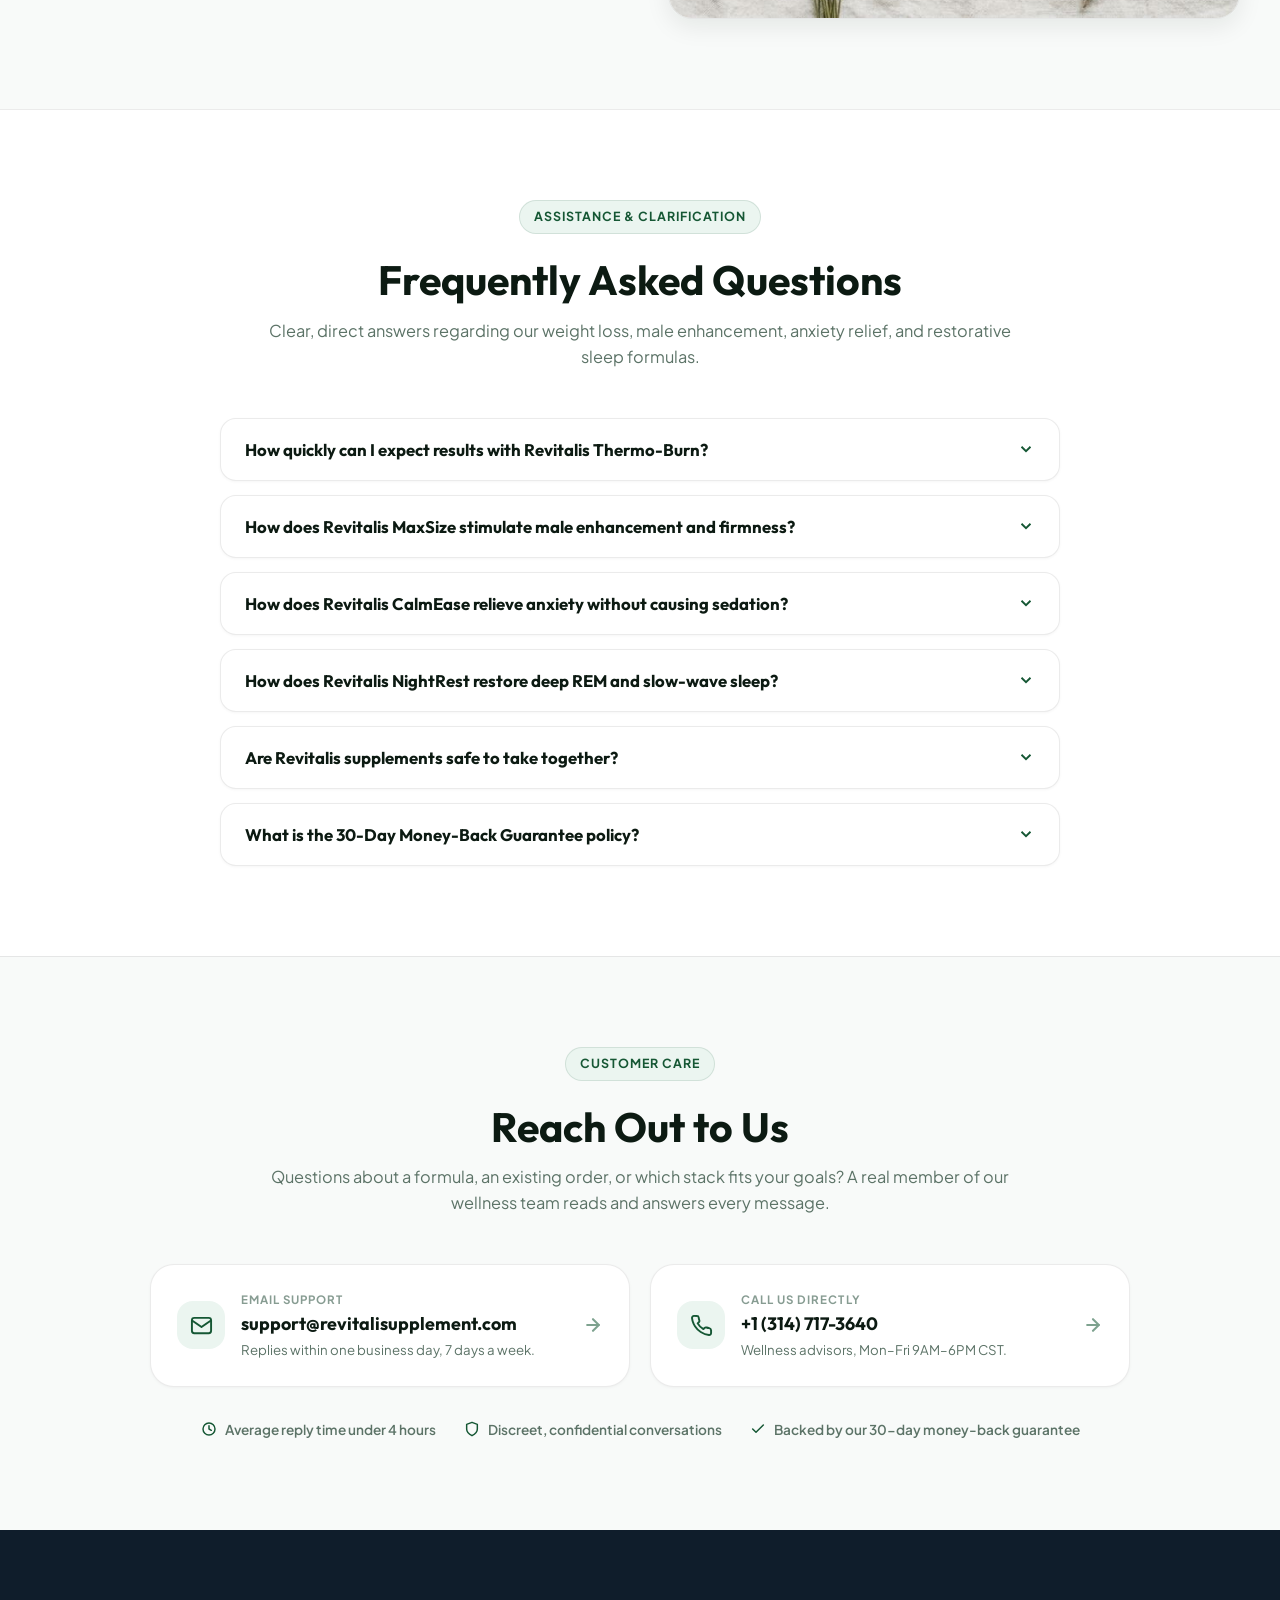
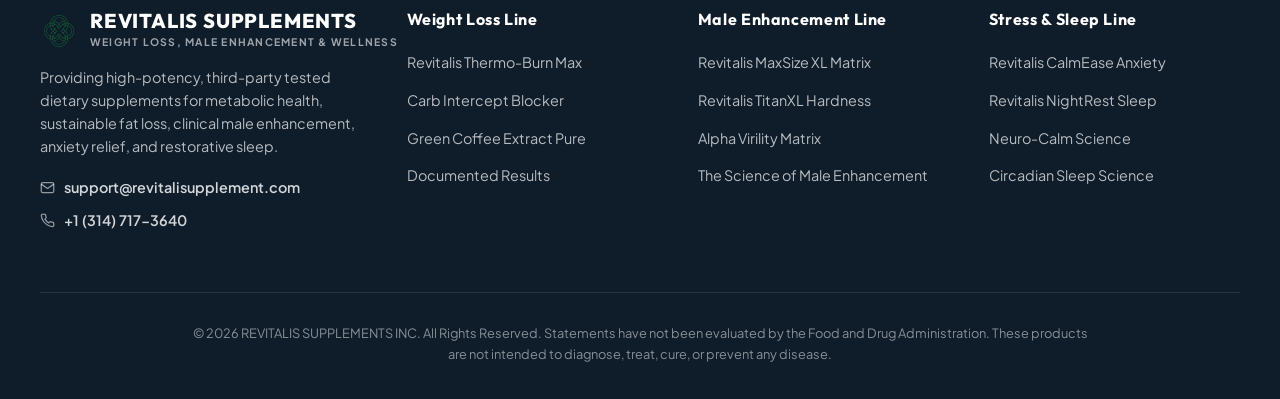
==== commit 9f7f6d6d: "Add Tawk.to live chat widget to index and product pages" ====
--- a/product.html
+++ b/product.html
@@ -201,5 +201,19 @@
 
   <script src="assets/js/products-data.js"></script>
   <script src="assets/js/product.js"></script>
+
+  <!--Start of Tawk.to Script-->
+  <script type="text/javascript">
+  var Tawk_API=Tawk_API||{}, Tawk_LoadStart=new Date();
+  (function(){
+  var s1=document.createElement("script"),s0=document.getElementsByTagName("script")[0];
+  s1.async=true;
+  s1.src='https://embed.tawk.to/6aa19ced4bac3434419427c2/1k23kq0ml';
+  s1.charset='UTF-8';
+  s1.setAttribute('crossorigin','*');
+  s0.parentNode.insertBefore(s1,s0);
+  })();
+  </script>
+  <!--End of Tawk.to Script-->
 </body>
 </html>
--- a/styles.css
+++ b/styles.css
@@ -1928,6 +1928,197 @@
 }
 
 /* ===================================================================
+   REACH OUT TO US (Support Email & Phone)
+   =================================================================== */
+.section-contact {
+  padding: clamp(56px, 8vw, 90px) 0;
+  background: var(--bg-page);
+  border-top: 1px solid var(--border-light);
+}
+
+.contact-card-grid {
+  display: grid;
+  /* 430px is the narrowest a card can be while still fitting the support
+     address on one line, so the grid drops to a single column before that.
+     min(...,100%) keeps the track from overflowing very narrow screens. */
+  grid-template-columns: repeat(auto-fit, minmax(min(430px, 100%), 1fr));
+  gap: 20px;
+  max-width: 980px;
+  margin: 0 auto;
+}
+
+.contact-card {
+  display: flex;
+  align-items: center;
+  gap: 16px;
+  padding: clamp(18px, 3.4vw, 26px);
+  background: var(--bg-surface);
+  border: 1px solid var(--border-light);
+  border-radius: var(--radius-lg);
+  box-shadow: var(--shadow-xs);
+  text-decoration: none;
+  color: inherit;
+  /* Long values (the support address) must never widen the grid track. */
+  min-width: 0;
+  transition: border-color var(--trans-fast), box-shadow var(--trans-fast), transform var(--trans-fast);
+}
+
+.contact-card:hover,
+.contact-card:focus-visible {
+  border-color: var(--primary);
+  box-shadow: var(--shadow-md);
+  transform: translateY(-3px);
+}
+
+.contact-card-icon {
+  flex: 0 0 auto;
+  width: 48px;
+  height: 48px;
+  display: flex;
+  align-items: center;
+  justify-content: center;
+  border-radius: var(--radius-md);
+  background: var(--primary-tint);
+  color: var(--primary);
+}
+
+.contact-card-icon svg {
+  width: 23px;
+  height: 23px;
+}
+
+.contact-card-text {
+  display: flex;
+  flex-direction: column;
+  gap: 3px;
+  /* Allows the flex child to shrink so the email can wrap. */
+  min-width: 0;
+  flex: 1 1 auto;
+}
+
+.contact-card-label {
+  font-size: 0.72rem;
+  font-weight: 700;
+  text-transform: uppercase;
+  letter-spacing: 0.09em;
+  color: var(--text-light);
+}
+
+.contact-card-value {
+  font-family: var(--font-heading);
+  /* Scales down on narrow phones instead of overflowing the card. */
+  font-size: clamp(0.95rem, 3.4vw, 1.12rem);
+  font-weight: 700;
+  color: var(--text-headline);
+  line-height: 1.35;
+  overflow-wrap: anywhere;
+  word-break: break-word;
+}
+
+.contact-card:hover .contact-card-value {
+  color: var(--primary);
+}
+
+.contact-card-note {
+  font-size: 0.83rem;
+  color: var(--text-muted);
+  line-height: 1.5;
+}
+
+.contact-card-arrow {
+  flex: 0 0 auto;
+  width: 20px;
+  height: 20px;
+  color: var(--primary);
+  opacity: 0.55;
+  transition: transform var(--trans-fast), opacity var(--trans-fast);
+}
+
+.contact-card-arrow svg {
+  width: 100%;
+  height: 100%;
+  display: block;
+}
+
+.contact-card:hover .contact-card-arrow {
+  opacity: 1;
+  transform: translateX(4px);
+}
+
+.contact-assurance-row {
+  list-style: none;
+  display: flex;
+  flex-wrap: wrap;
+  align-items: center;
+  justify-content: center;
+  gap: 12px 28px;
+  max-width: 980px;
+  margin: 32px auto 0;
+  padding: 0;
+}
+
+.contact-assurance-row li {
+  display: flex;
+  align-items: center;
+  gap: 8px;
+  font-size: 0.85rem;
+  font-weight: 600;
+  color: var(--text-muted);
+}
+
+.contact-assurance-row .icon-svg {
+  color: var(--primary);
+  flex-shrink: 0;
+}
+
+@media (max-width: 600px) {
+  .contact-card-grid {
+    grid-template-columns: 1fr;
+  }
+
+  .contact-card {
+    gap: 14px;
+  }
+
+  .contact-card-icon {
+    width: 42px;
+    height: 42px;
+  }
+
+  .contact-card-icon svg {
+    width: 20px;
+    height: 20px;
+  }
+
+  /* The arrow is decorative; the whole card is already the tap target. */
+  .contact-card-arrow {
+    display: none;
+  }
+
+  .contact-assurance-row {
+    flex-direction: column;
+    align-items: flex-start;
+    gap: 10px;
+    margin-top: 26px;
+  }
+}
+
+/* Very narrow phones: stack the icon above the text so the support address
+   gets the card's full width and stays on one line instead of breaking. */
+@media (max-width: 400px) {
+  .contact-card {
+    flex-direction: column;
+    align-items: flex-start;
+    gap: 12px;
+    padding: 18px 16px;
+  }
+
+  .contact-card-value {
+    font-size: 0.9rem;
+  }
+}
+
+/* ===================================================================
    FOOTER
    =================================================================== */
 .site-footer {
@@ -1943,6 +2134,39 @@
   margin-bottom: 60px;
 }
 
+
+.footer-contact-list {
+  list-style: none;
+  display: flex;
+  flex-direction: column;
+  gap: 10px;
+  margin-top: 18px;
+  padding: 0;
+}
+
+.footer-contact-list li {
+  display: flex;
+  align-items: center;
+  gap: 9px;
+  color: rgba(255, 255, 255, 0.55);
+  min-width: 0;
+}
+
+.footer-contact-list .icon-svg {
+  flex-shrink: 0;
+}
+
+.footer-contact-list a {
+  color: rgba(255, 255, 255, 0.82);
+  font-size: 0.9rem;
+  font-weight: 600;
+  overflow-wrap: anywhere;
+  transition: color var(--trans-fast);
+}
+
+.footer-contact-list a:hover {
+  color: #FFFFFF;
+}
 
 .footer-links-col h4 {
   color: #FFFFFF;
